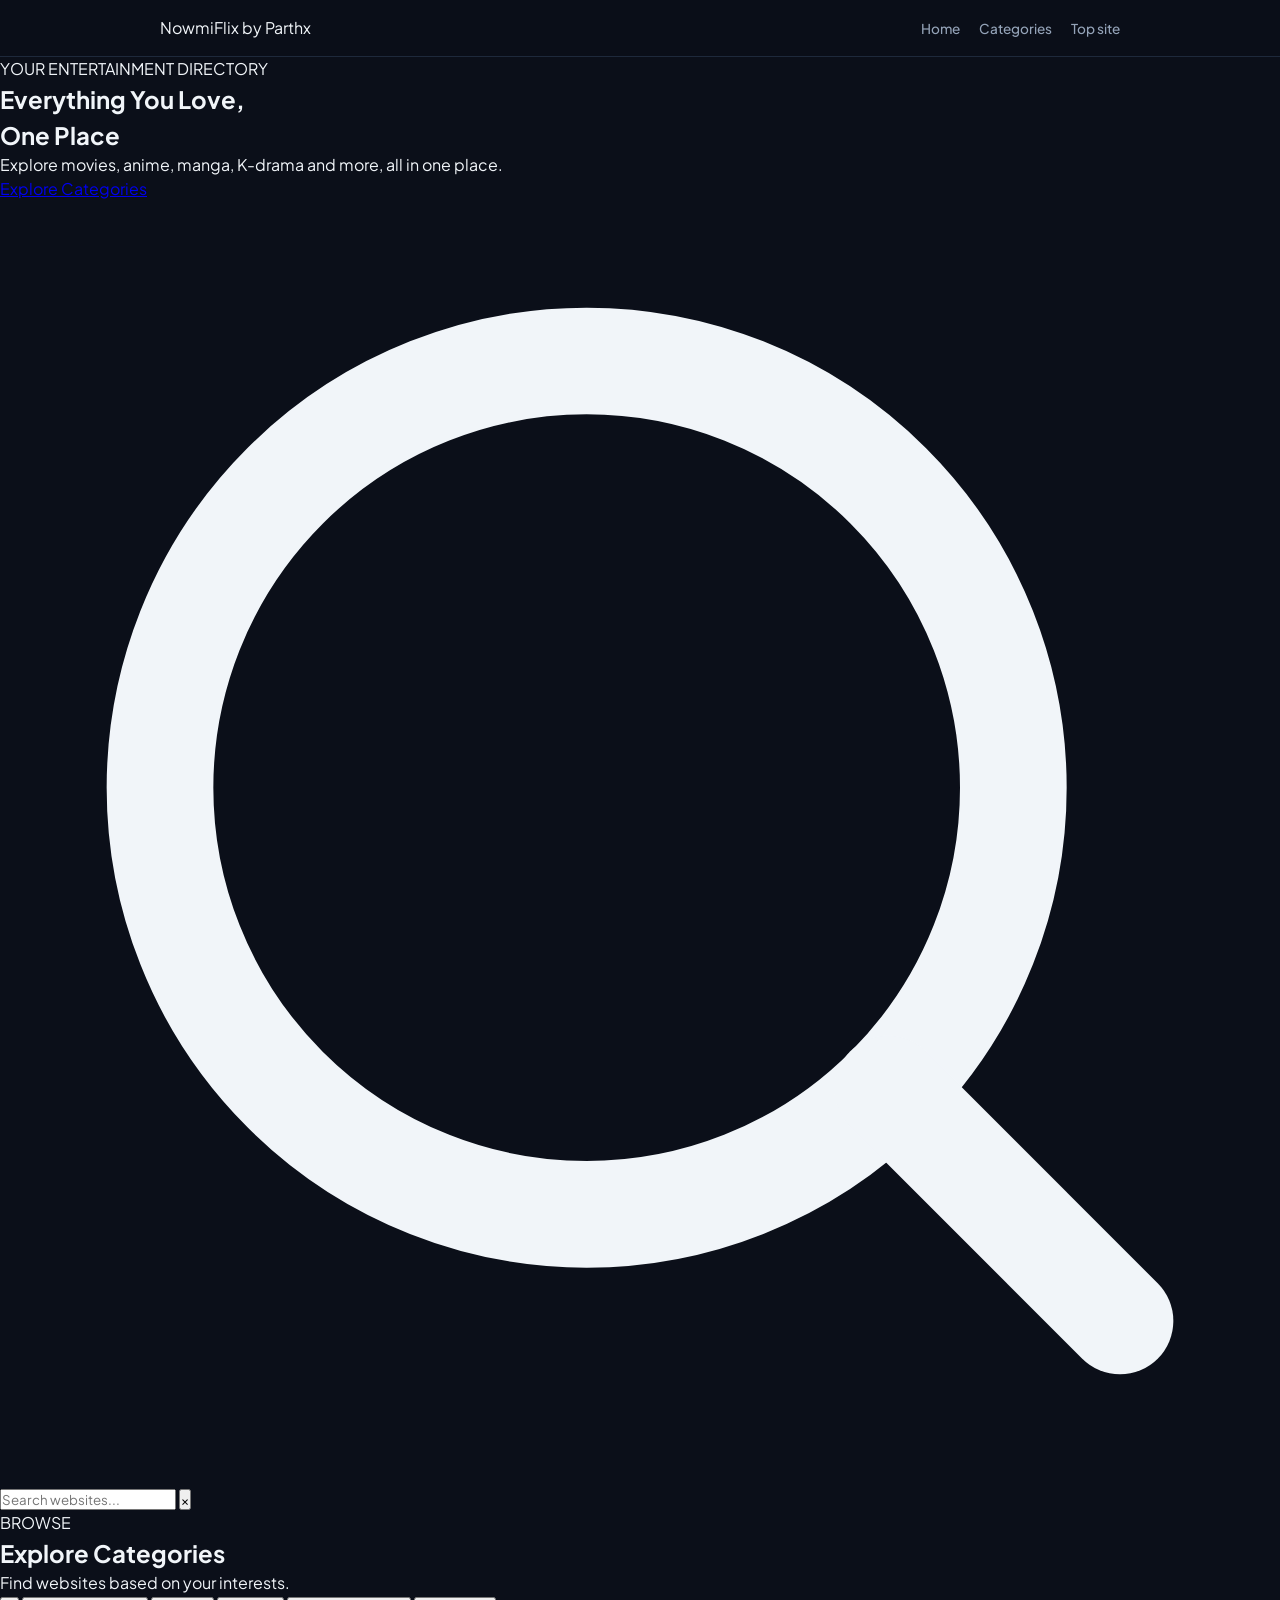
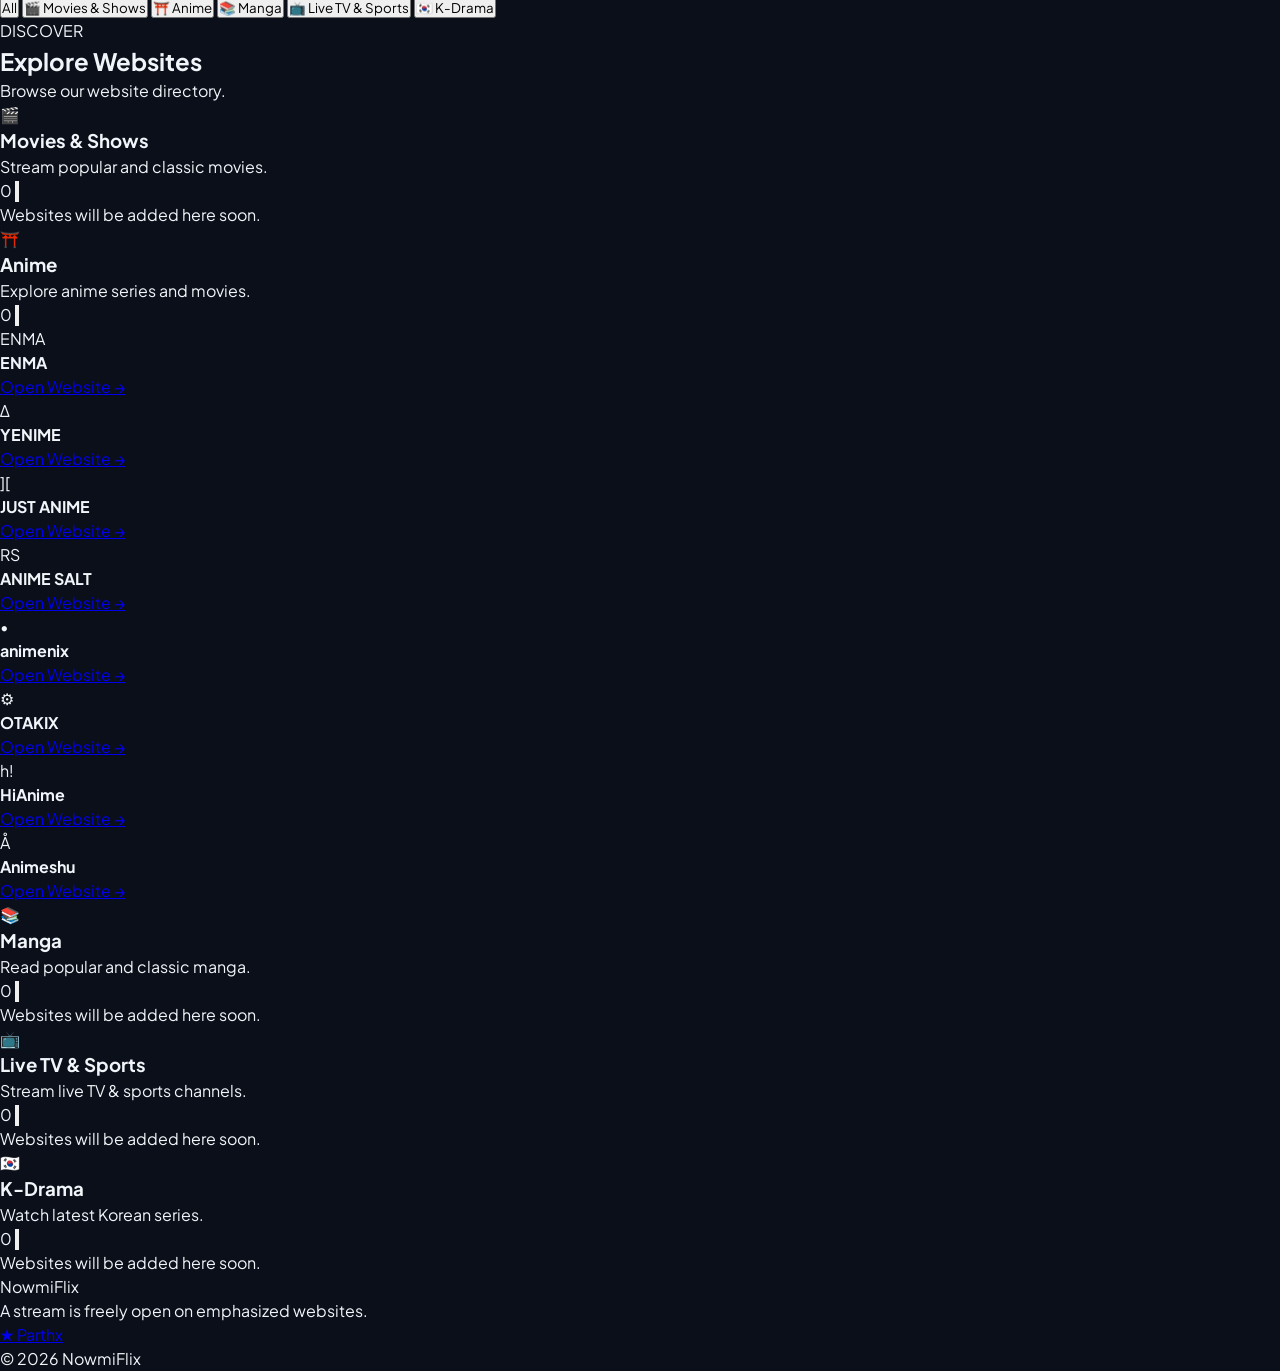
==== index.html @ 89842b66 "Create index.html" ====
<!DOCTYPE html>
<html lang="en">
<head>
  <meta charset="UTF-8">
  <meta name="viewport" content="width=device-width, initial-scale=1.0">
  <title>NowmiFlix</title>
  <link rel="stylesheet" href="style.css">
  <link rel="preconnect" href="https://fonts.googleapis.com">
  <link rel="preconnect" href="https://fonts.gstatic.com" crossorigin>
  <link href="https://fonts.googleapis.com/css2?family=Plus+Jakarta+Sans:wght@400;500;600;700;800&display=swap" rel="stylesheet">
</head>
<body>

  <!-- NAVBAR -->
  <header class="navbar">
    <div class="nav-container">
      <div class="brand">
        <span class="brand-title">Nowmi<span class="brand-accent">Flix</span></span>
        <span class="brand-sub">by Parthx</span>
      </div>
      <nav class="nav-links">
        <a href="#home">Home</a>
        <a href="#categories">Categories</a>
        <a href="#top-site">Top site</a>
      </nav>
    </div>
  </header>

  <main class="main-content">
    <!-- HERO SECTION -->
    <section class="hero-section" id="home">
      <span class="badge-label">YOUR ENTERTAINMENT DIRECTORY</span>
      <h1 class="hero-title">Everything You Love,<br><span class="hero-accent">One Place</span></h1>
      <p class="hero-desc">Explore movies, anime, manga, K-drama and more, all in one place.</p>
      <a href="#categories" class="btn-primary">Explore Categories</a>
    </section>

    <!-- SEARCH BAR -->
    <div class="search-wrapper">
      <div class="search-box">
        <svg class="search-icon" viewBox="0 0 24 24" fill="none" stroke="currentColor" stroke-width="2" stroke-linecap="round" stroke-linejoin="round">
          <circle cx="11" cy="11" r="8"></circle>
          <line x1="21" y1="21" x2="16.65" y2="16.65"></line>
        </svg>
        <input type="search" id="site-search" class="search-input" placeholder="Search websites..." autocomplete="off">
        <button type="button" id="clear-search-btn" class="clear-search-btn" aria-label="Clear Search">&times;</button>
      </div>
    </div>

    <!-- CATEGORY PILL SELECTOR -->
    <section class="filter-section" id="categories">
      <span class="sub-label">BROWSE</span>
      <h2 class="section-title">Explore Categories</h2>
      <p class="section-desc">Find websites based on your interests.</p>

      <div class="category-pills">
        <button class="pill active" data-category="all">All</button>
        <button class="pill" data-category="movies">🎬 Movies & Shows</button>
        <button class="pill" data-category="anime">⛩️ Anime</button>
        <button class="pill" data-category="manga">📚 Manga</button>
        <button class="pill" data-category="sports">📺 Live TV & Sports</button>
        <button class="pill" data-category="kdrama">🇰🇷 K-Drama</button>
      </div>
    </section>

    <!-- CATEGORY DIRECTORY -->
    <section class="directory-section">
      <span class="sub-label">DISCOVER</span>
      <h2 class="section-title">Explore Websites</h2>
      <p class="section-desc">Browse our website directory.</p>

      <div class="categories-list">
        
        <!-- 1. MOVIES & SHOWS -->
        <div class="category-card" data-category="movies">
          <div class="category-card-header">
            <div class="cat-left">
              <div class="cat-icon-box">🎬</div>
              <div class="cat-info">
                <h3 class="cat-title">Movies & Shows</h3>
                <p class="cat-sub">Stream popular and classic movies.</p>
              </div>
            </div>
            <div class="cat-right">
              <span class="cat-count">0</span>
              <button class="cat-toggle-btn" aria-label="Toggle">
                <svg viewBox="0 0 24 24" fill="none" stroke="currentColor" stroke-width="2.5" stroke-linecap="round" stroke-linejoin="round">
                  <polyline points="6 9 12 15 18 9"></polyline>
                </svg>
              </button>
            </div>
          </div>
          <div class="category-content">
            <p class="empty-msg">Websites will be added here soon.</p>
          </div>
        </div>

        <!-- 2. ANIME (EXPANDED BY DEFAULT) -->
        <div class="category-card expanded" data-category="anime">
          <div class="category-card-header">
            <div class="cat-left">
              <div class="cat-icon-box">⛩️</div>
              <div class="cat-info">
                <h3 class="cat-title">Anime</h3>
                <p class="cat-sub">Explore anime series and movies.</p>
              </div>
            </div>
            <div class="cat-right">
              <span class="cat-count">0</span>
              <button class="cat-toggle-btn" aria-label="Toggle">
                <svg viewBox="0 0 24 24" fill="none" stroke="currentColor" stroke-width="2.5" stroke-linecap="round" stroke-linejoin="round">
                  <polyline points="6 9 12 15 18 9"></polyline>
                </svg>
              </button>
            </div>
          </div>
          <div class="category-content">
            <div class="websites-grid">
              
              <div class="website-card">
                <div class="logo-box">
                  <span class="logo-text blue">ENMA</span>
                </div>
                <h4 class="website-name">ENMA</h4>
                <a href="https://enma.to" target="_blank" rel="noopener noreferrer" class="btn-visit">Open Website &rarr;</a>
              </div>

              <div class="website-card">
                <div class="logo-box">
                  <span class="logo-shape">&Delta;</span>
                </div>
                <h4 class="website-name">YENIME</h4>
                <a href="https://yenime.com" target="_blank" rel="noopener noreferrer" class="btn-visit">Open Website &rarr;</a>
              </div>

              <div class="website-card">
                <div class="logo-box">
                  <span class="logo-text tech">][</span>
                </div>
                <h4 class="website-name">JUST ANIME</h4>
                <a href="https://justanime.to" target="_blank" rel="noopener noreferrer" class="btn-visit">Open Website &rarr;</a>
              </div>

              <div class="website-card">
                <div class="logo-box">
                  <span class="logo-text pink">RS</span>
                </div>
                <h4 class="website-name">ANIME SALT</h4>
                <a href="https://animesalt.com" target="_blank" rel="noopener noreferrer" class="btn-visit">Open Website &rarr;</a>
              </div>

              <div class="website-card">
                <div class="logo-box">
                  <span class="logo-circle">&bull;</span>
                </div>
                <h4 class="website-name">animenix</h4>
                <a href="https://animenix.com" target="_blank" rel="noopener noreferrer" class="btn-visit">Open Website &rarr;</a>
              </div>

              <div class="website-card">
                <div class="logo-box">
                  <span class="logo-icon-orange">&#9881;</span>
                </div>
                <h4 class="website-name">OTAKIX</h4>
                <a href="https://otakix.com" target="_blank" rel="noopener noreferrer" class="btn-visit">Open Website &rarr;</a>
              </div>

              <div class="website-card">
                <div class="logo-box round purple">
                  <span class="logo-text white">h!</span>
                </div>
                <h4 class="website-name">HiAnime</h4>
                <a href="https://hianime.to" target="_blank" rel="noopener noreferrer" class="btn-visit">Open Website &rarr;</a>
              </div>

              <div class="website-card">
                <div class="logo-box round light">
                  <span class="logo-text dark">&Aring;</span>
                </div>
                <h4 class="website-name">Animeshu</h4>
                <a href="https://animeshu.to" target="_blank" rel="noopener noreferrer" class="btn-visit">Open Website &rarr;</a>
              </div>

            </div>
          </div>
        </div>

        <!-- 3. MANGA -->
        <div class="category-card" data-category="manga">
          <div class="category-card-header">
            <div class="cat-left">
              <div class="cat-icon-box">📚</div>
              <div class="cat-info">
                <h3 class="cat-title">Manga</h3>
                <p class="cat-sub">Read popular and classic manga.</p>
              </div>
            </div>
            <div class="cat-right">
              <span class="cat-count">0</span>
              <button class="cat-toggle-btn" aria-label="Toggle">
                <svg viewBox="0 0 24 24" fill="none" stroke="currentColor" stroke-width="2.5" stroke-linecap="round" stroke-linejoin="round">
                  <polyline points="6 9 12 15 18 9"></polyline>
                </svg>
              </button>
            </div>
          </div>
          <div class="category-content">
            <p class="empty-msg">Websites will be added here soon.</p>
          </div>
        </div>

        <!-- 4. LIVE TV & SPORTS -->
        <div class="category-card" data-category="sports">
          <div class="category-card-header">
            <div class="cat-left">
              <div class="cat-icon-box">📺</div>
              <div class="cat-info">
                <h3 class="cat-title">Live TV & Sports</h3>
                <p class="cat-sub">Stream live TV & sports channels.</p>
              </div>
            </div>
            <div class="cat-right">
              <span class="cat-count">0</span>
              <button class="cat-toggle-btn" aria-label="Toggle">
                <svg viewBox="0 0 24 24" fill="none" stroke="currentColor" stroke-width="2.5" stroke-linecap="round" stroke-linejoin="round">
                  <polyline points="6 9 12 15 18 9"></polyline>
                </svg>
              </button>
            </div>
          </div>
          <div class="category-content">
            <p class="empty-msg">Websites will be added here soon.</p>
          </div>
        </div>

        <!-- 5. K-DRAMA -->
        <div class="category-card" data-category="kdrama">
          <div class="category-card-header">
            <div class="cat-left">
              <div class="cat-icon-box">🇰🇷</div>
              <div class="cat-info">
                <h3 class="cat-title">K-Drama</h3>
                <p class="cat-sub">Watch latest Korean series.</p>
              </div>
            </div>
            <div class="cat-right">
              <span class="cat-count">0</span>
              <button class="cat-toggle-btn" aria-label="Toggle">
                <svg viewBox="0 0 24 24" fill="none" stroke="currentColor" stroke-width="2.5" stroke-linecap="round" stroke-linejoin="round">
                  <polyline points="6 9 12 15 18 9"></polyline>
                </svg>
              </button>
            </div>
          </div>
          <div class="category-content">
            <p class="empty-msg">Websites will be added here soon.</p>
          </div>
        </div>

      </div>
    </section>
  </main>

  <!-- FOOTER -->
  <footer class="footer">
    <div class="footer-brand">Nowmi<span class="brand-accent">Flix</span></div>
    <p class="footer-text">A stream is freely open on emphasized websites.</p>
    <a href="#" class="creator-badge">&#9733; Parthx</a>
    <p class="copyright">&copy; 2026 NowmiFlix</p>
  </footer>

  <script src="script.js"></script>
</body>
</html>
---- style.css ----
* {
  margin: 0;
  padding: 0;
  box-sizing: border-box;
  font-family: 'Plus Jakarta Sans', sans-serif;
  -webkit-tap-highlight-color: transparent;
}

body {
  background-color: #0b0f19;
  color: #f1f5f9;
  min-height: 100vh;
  line-height: 1.5;
  overflow-x: hidden;
}

/* Navbar */
.navbar {
  background-color: rgba(11, 15, 25, 0.95);
  backdrop-filter: blur(10px);
  position: sticky;
  top: 0;
  z-index: 100;
  border-bottom: 1px solid #1e293b;
}

.nav-container {
  max-width: 1000px;
  margin: 0 auto;
  padding: 16px 20px;
  display: flex;
  justify-content: space-between;
  align-items: center;
}

.logo h1 {
  font-size: 1.3rem;
  font-weight: 800;
  letter-spacing: -0.5px;
}

.logo h1 span {
  color: #2dd4bf;
}

.by-tag {
  font-size: 0.65rem;
  color: #64748b;
  display: block;
  margin-top: -3px;
}

.nav-links a {
  color: #94a3b8;
  text-decoration: none;
  font-size: 0.85rem;
  margin-left: 16px;
  font-weight: 500;
  transition: color 0.2s;
}

.nav-links a.active, .nav-links a:hover {
  color: #2dd4bf;
}

/* Hero Section */
.hero {
  padding: 40px 20px 25px;
  text-align: center;
  max-width: 700px;
  margin: 0 auto;
}

.badge {
  display: inline-block;
  font-size: 0.68rem;
  font-weight: 700;
  letter-spacing: 1px;
  color: #2dd4bf;
  margin-bottom: 12px;
}

.hero h2 {
  font-size: 2rem;
  font-weight: 800;
  line-height: 1.2;
  margin-bottom: 12px;
}

.gradient-text {
  background: linear-gradient(90deg, #2dd4bf, #38bdf8);
  -webkit-background-clip: text;
  -we
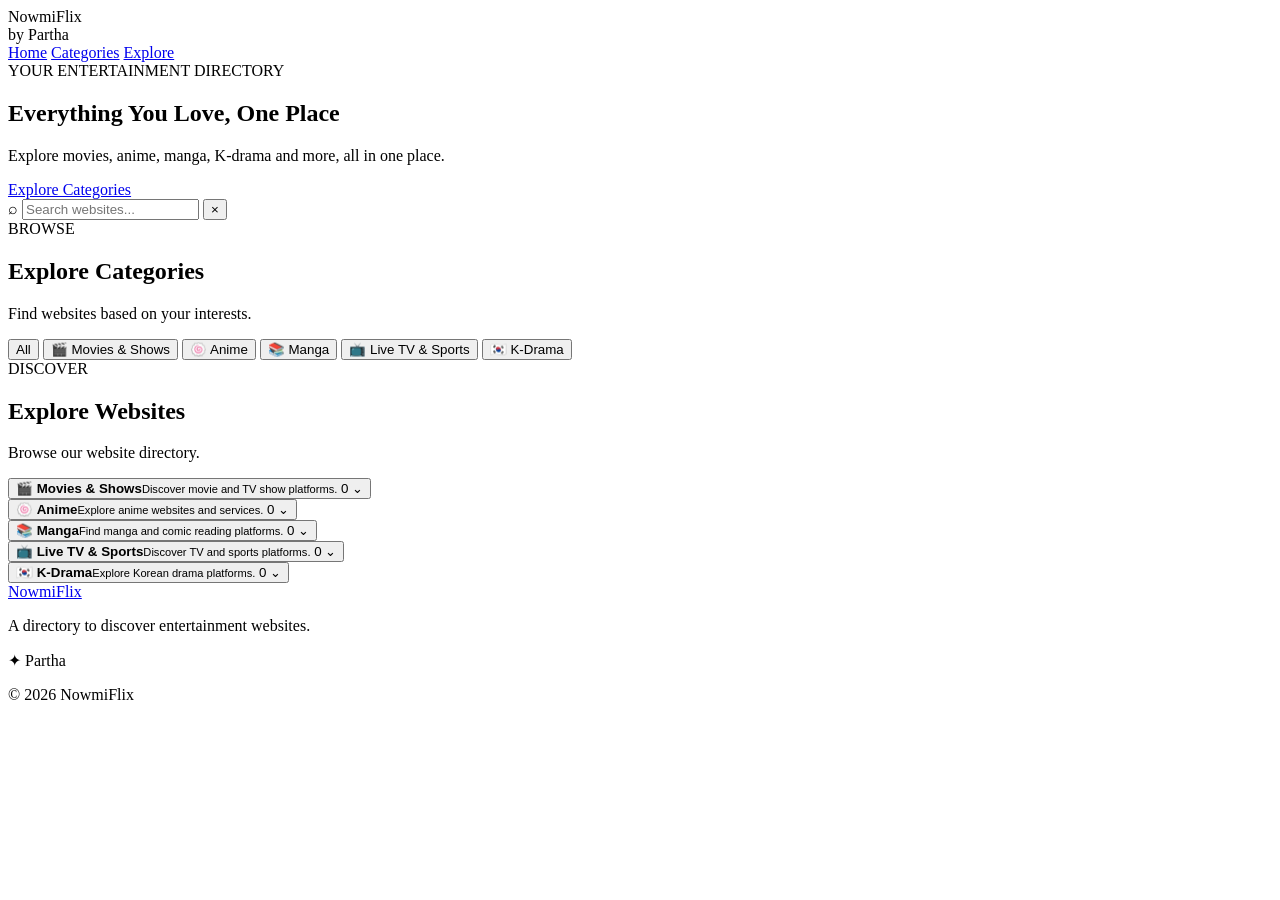
==== commit 3b5bae57: "Add files via upload" ====
--- a/index.html
+++ b/index.html
@@ -3,272 +3,407 @@
 <head>
   <meta charset="UTF-8">
   <meta name="viewport" content="width=device-width, initial-scale=1.0">
-  <title>NowmiFlix</title>
+  <meta name="theme-color" content="#10131e">
+
+  <title>NowmiFlix | Discover More</title>
+  <meta name="description"
+        content="Discover movies, anime, manga, K-drama and more with NowmiFlix.">
+
   <link rel="stylesheet" href="style.css">
-  <link rel="preconnect" href="https://fonts.googleapis.com">
-  <link rel="preconnect" href="https://fonts.gstatic.com" crossorigin>
-  <link href="https://fonts.googleapis.com/css2?family=Plus+Jakarta+Sans:wght@400;500;600;700;800&display=swap" rel="stylesheet">
 </head>
+
 <body>
 
-  <!-- NAVBAR -->
   <header class="navbar">
-    <div class="nav-container">
-      <div class="brand">
-        <span class="brand-title">Nowmi<span class="brand-accent">Flix</span></span>
-        <span class="brand-sub">by Parthx</span>
-      </div>
-      <nav class="nav-links">
-        <a href="#home">Home</a>
-        <a href="#categories">Categories</a>
-        <a href="#top-site">Top site</a>
-      </nav>
+
+    <div class="logo-wrap">
+      <div class="logo">
+        Nowmi<span>Flix</span>
+      </div>
+
+      <div class="logo-author">
+        by Partha
+      </div>
     </div>
+
+    <nav>
+      <a href="#home">Home</a>
+      <a href="#categories">Categories</a>
+      <a href="#sites">Explore</a>
+    </nav>
+
   </header>
 
-  <main class="main-content">
-    <!-- HERO SECTION -->
-    <section class="hero-section" id="home">
-      <span class="badge-label">YOUR ENTERTAINMENT DIRECTORY</span>
-      <h1 class="hero-title">Everything You Love,<br><span class="hero-accent">One Place</span></h1>
-      <p class="hero-desc">Explore movies, anime, manga, K-drama and more, all in one place.</p>
-      <a href="#categories" class="btn-primary">Explore Categories</a>
+
+  <main id="home">
+
+    <!-- Hero -->
+    <section class="hero">
+
+      <div class="hero-content">
+
+        <span class="eyebrow">
+          YOUR ENTERTAINMENT DIRECTORY
+        </span>
+
+        <h1>
+          Everything You Love,
+          <span>One Place</span>
+        </h1>
+
+        <p>
+          Explore movies, anime, manga, K-drama and more,
+          all in one place.
+        </p>
+
+        <a href="#categories" class="hero-btn">
+          Explore Categories
+        </a>
+
+      </div>
+
     </section>
 
-    <!-- SEARCH BAR -->
-    <div class="search-wrapper">
+
+    <!-- Search -->
+    <section class="search-section">
+
       <div class="search-box">
-        <svg class="search-icon" viewBox="0 0 24 24" fill="none" stroke="currentColor" stroke-width="2" stroke-linecap="round" stroke-linejoin="round">
-          <circle cx="11" cy="11" r="8"></circle>
-          <line x1="21" y1="21" x2="16.65" y2="16.65"></line>
-        </svg>
-        <input type="search" id="site-search" class="search-input" placeholder="Search websites..." autocomplete="off">
-        <button type="button" id="clear-search-btn" class="clear-search-btn" aria-label="Clear Search">&times;</button>
-      </div>
+
+        <span class="search-icon">
+          ⌕
+        </span>
+
+        <input
+          type="search"
+          id="searchInput"
+          placeholder="Search websites..."
+          aria-label="Search websites"
+        >
+
+        <button
+          id="clearSearch"
+          aria-label="Clear search"
+        >
+          ×
+        </button>
+
+      </div>
+
+    </section>
+
+
+    <!-- Categories -->
+    <section
+      class="section"
+      id="categories"
+    >
+
+      <div class="section-heading">
+
+        <div>
+
+          <span class="eyebrow">
+            BROWSE
+          </span>
+
+          <h2>
+            Explore Categories
+          </h2>
+
+          <p>
+            Find websites based on your interests.
+          </p>
+
+        </div>
+
+      </div>
+
+
+      <div class="category-list">
+
+        <button
+          class="category active"
+          data-category="all"
+        >
+          All
+        </button>
+
+        <button
+          class="category"
+          data-category="movies"
+        >
+          🎬 Movies & Shows
+        </button>
+
+        <button
+          class="category"
+          data-category="anime"
+        >
+          🍥 Anime
+        </button>
+
+        <button
+          class="category"
+          data-category="manga"
+        >
+          📚 Manga
+        </button>
+
+        <button
+          class="category"
+          data-category="sports"
+        >
+          📺 Live TV & Sports
+        </button>
+
+        <button
+          class="category"
+          data-category="kdrama"
+        >
+          🇰🇷 K-Drama
+        </button>
+
+      </div>
+
+    </section>
+
+
+    <!-- Websites -->
+    <section
+      class="section sites-section"
+      id="sites"
+    >
+
+      <div class="section-heading">
+
+        <div>
+
+          <span class="eyebrow">
+            DISCOVER
+          </span>
+
+          <h2>
+            Explore Websites
+          </h2>
+
+          <p id="resultText">
+            Browse our website directory.
+          </p>
+
+        </div>
+
+      </div>
+
+
+      <div class="site-groups" id="siteGroups">
+        <section class="site-group" data-category="movies">
+          <button class="group-header" type="button" aria-expanded="false">
+            <span class="group-heading-icon" aria-hidden="true">🎬</span>
+            <span class="group-heading-text"><strong>Movies & Shows</strong><small>Discover movie and TV show platforms.</small></span>
+            <span class="group-count" data-count>0</span>
+            <span class="group-arrow" aria-hidden="true">⌄</span>
+          </button>
+          <div class="website-grid" hidden>
+          <p class="category-empty">Websites will be added here soon.</p>
+          </div>
+        </section>
+        <section class="site-group" data-category="anime">
+          <button class="group-header" type="button" aria-expanded="false">
+            <span class="group-heading-icon" aria-hidden="true">🍥</span>
+            <span class="group-heading-text"><strong>Anime</strong><small>Explore anime websites and services.</small></span>
+            <span class="group-count" data-count>0</span>
+            <span class="group-arrow" aria-hidden="true">⌄</span>
+          </button>
+          <div class="website-grid" hidden>
+          <a class="website-card" href="https://enma.lol" target="_blank" rel="noopener noreferrer nofollow" data-name="ENMA">
+            <img class="website-logo" src="https://www.google.com/s2/favicons?domain=enma.lol&amp;sz=64" alt="" loading="lazy" onerror="this.style.display='none'">
+            <div class="website-info">
+              <h3>ENMA</h3>
+              <span class="open-website">Open Website ↗</span>
+            </div>
+          </a>
+          <a class="website-card" href="https://yenime.net" target="_blank" rel="noopener noreferrer nofollow" data-name="YENIME">
+            <img class="website-logo" src="https://www.google.com/s2/favicons?domain=yenime.net&amp;sz=64" alt="" loading="lazy" onerror="this.style.display='none'">
+            <div class="website-info">
+              <h3>YENIME</h3>
+              <span class="open-website">Open Website ↗</span>
+            </div>
+          </a>
+          <a class="website-card" href="https://flixani.studio" target="_blank" rel="noopener noreferrer nofollow" data-name="FLIXANI">
+            <img class="website-logo" src="https://www.google.com/s2/favicons?domain=flixani.studio&amp;sz=64" alt="" loading="lazy" onerror="this.style.display='none'">
+            <div class="website-info">
+              <h3>FLIXANI</h3>
+              <span class="open-website">Open Website ↗</span>
+            </div>
+          </a>
+          <a class="website-card" href="https://anishows.org" target="_blank" rel="noopener noreferrer nofollow" data-name="ANY SHOWS">
+            <img class="website-logo" src="https://www.google.com/s2/favicons?domain=anishows.org&amp;sz=64" alt="" loading="lazy" onerror="this.style.display='none'">
+            <div class="website-info">
+              <h3>ANY SHOWS</h3>
+              <span class="open-website">Open Website ↗</span>
+            </div>
+          </a>
+          <a class="website-card" href="https://animetvplus.xyz" target="_blank" rel="noopener noreferrer nofollow" data-name="ANIME TV">
+            <img class="website-logo" src="https://www.google.com/s2/favicons?domain=animetvplus.xyz&amp;sz=64" alt="" loading="lazy" onerror="this.style.display='none'">
+            <div class="website-info">
+              <h3>ANIME TV</h3>
+              <span class="open-website">Open Website ↗</span>
+            </div>
+          </a>
+          <a class="website-card" href="https://kaa.lt" target="_blank" rel="noopener noreferrer nofollow" data-name="KAA">
+            <img class="website-logo" src="https://www.google.com/s2/favicons?domain=kaa.lt&amp;sz=64" alt="" loading="lazy" onerror="this.style.display='none'">
+            <div class="website-info">
+              <h3>KAA</h3>
+              <span class="open-website">Open Website ↗</span>
+            </div>
+          </a>
+          <a class="website-card" href="https://justanime.to" target="_blank" rel="noopener noreferrer nofollow" data-name="JUST ANIME">
+            <img class="website-logo" src="https://www.google.com/s2/favicons?domain=justanime.to&amp;sz=64" alt="" loading="lazy" onerror="this.style.display='none'">
+            <div class="website-info">
+              <h3>JUST ANIME</h3>
+              <span class="open-website">Open Website ↗</span>
+            </div>
+          </a>
+          <a class="website-card" href="https://animesalt.link" target="_blank" rel="noopener noreferrer nofollow" data-name="ANIME SALT">
+            <img class="website-logo" src="https://www.google.com/s2/favicons?domain=animesalt.link&amp;sz=64" alt="" loading="lazy" onerror="this.style.display='none'">
+            <div class="website-info">
+              <h3>ANIME SALT</h3>
+              <span class="open-website">Open Website ↗</span>
+            </div>
+          </a>
+          <a class="website-card" href="https://senpaiflix.fun" target="_blank" rel="noopener noreferrer nofollow" data-name="SENPAI FLIX">
+            <img class="website-logo" src="https://www.google.com/s2/favicons?domain=senpaiflix.fun&amp;sz=64" alt="" loading="lazy" onerror="this.style.display='none'">
+            <div class="website-info">
+              <h3>SENPAI FLIX</h3>
+              <span class="open-website">Open Website ↗</span>
+            </div>
+          </a>
+          <a class="website-card" href="https://animextrons.co.in" target="_blank" rel="noopener noreferrer nofollow" data-name="ANIMEXTRONS">
+            <img class="website-logo" src="https://www.google.com/s2/favicons?domain=animextrons.co.in&amp;sz=64" alt="" loading="lazy" onerror="this.style.display='none'">
+            <div class="website-info">
+              <h3>ANIMEXTRONS</h3>
+              <span class="open-website">Open Website ↗</span>
+            </div>
+          </a>
+          <a class="website-card" href="https://anikototv.to" target="_blank" rel="noopener noreferrer nofollow" data-name="ANIKOTO TV">
+            <img class="website-logo" src="https://www.google.com/s2/favicons?domain=anikototv.to&amp;sz=64" alt="" loading="lazy" onerror="this.style.display='none'">
+            <div class="website-info">
+              <h3>ANIKOTO TV</h3>
+              <span class="open-website">Open Website ↗</span>
+            </div>
+          </a>
+          <a class="website-card" href="https://watchanimez.me" target="_blank" rel="noopener noreferrer nofollow" data-name="WATCH ANIMEx">
+            <img class="website-logo" src="https://www.google.com/s2/favicons?domain=watchanimez.me&amp;sz=64" alt="" loading="lazy" onerror="this.style.display='none'">
+            <div class="website-info">
+              <h3>WATCH ANIMEx</h3>
+              <span class="open-website">Open Website ↗</span>
+            </div>
+          </a>
+          <a class="website-card" href="https://animerulz.co.in" target="_blank" rel="noopener noreferrer nofollow" data-name="animerulz">
+            <img class="website-logo" src="https://www.google.com/s2/favicons?domain=animerulz.co.in&amp;sz=64" alt="" loading="lazy" onerror="this.style.display='none'">
+            <div class="website-info">
+              <h3>animerulz</h3>
+              <span class="open-website">Open Website ↗</span>
+            </div>
+          </a>
+          <a class="website-card" href="https://otanox.online" target="_blank" rel="noopener noreferrer nofollow" data-name="OTANOX">
+            <img class="website-logo" src="https://www.google.com/s2/favicons?domain=otanox.online&amp;sz=64" alt="" loading="lazy" onerror="this.style.display='none'">
+            <div class="website-info">
+              <h3>OTANOX</h3>
+              <span class="open-website">Open Website ↗</span>
+            </div>
+          </a>
+          <a class="website-card" href="https://hianime.at" target="_blank" rel="noopener noreferrer nofollow" data-name="HiAnime">
+            <img class="website-logo" src="https://www.google.com/s2/favicons?domain=hianime.at&amp;sz=64" alt="" loading="lazy" onerror="this.style.display='none'">
+            <div class="website-info">
+              <h3>HiAnime</h3>
+              <span class="open-website">Open Website ↗</span>
+            </div>
+          </a>
+          <a class="website-card" href="https://animetsu.site" target="_blank" rel="noopener noreferrer nofollow" data-name="Animetsu">
+            <img class="website-logo" src="https://www.google.com/s2/favicons?domain=animetsu.site&amp;sz=64" alt="" loading="lazy" onerror="this.style.display='none'">
+            <div class="website-info">
+              <h3>Animetsu</h3>
+              <span class="open-website">Open Website ↗</span>
+            </div>
+          </a>
+          </div>
+        </section>
+        <section class="site-group" data-category="manga">
+          <button class="group-header" type="button" aria-expanded="false">
+            <span class="group-heading-icon" aria-hidden="true">📚</span>
+            <span class="group-heading-text"><strong>Manga</strong><small>Find manga and comic reading platforms.</small></span>
+            <span class="group-count" data-count>0</span>
+            <span class="group-arrow" aria-hidden="true">⌄</span>
+          </button>
+          <div class="website-grid" hidden>
+          <p class="category-empty">Websites will be added here soon.</p>
+          </div>
+        </section>
+        <section class="site-group" data-category="sports">
+          <button class="group-header" type="button" aria-expanded="false">
+            <span class="group-heading-icon" aria-hidden="true">📺</span>
+            <span class="group-heading-text"><strong>Live TV & Sports</strong><small>Discover TV and sports platforms.</small></span>
+            <span class="group-count" data-count>0</span>
+            <span class="group-arrow" aria-hidden="true">⌄</span>
+          </button>
+          <div class="website-grid" hidden>
+          <p class="category-empty">Websites will be added here soon.</p>
+          </div>
+        </section>
+        <section class="site-group" data-category="kdrama">
+          <button class="group-header" type="button" aria-expanded="false">
+            <span class="group-heading-icon" aria-hidden="true">🇰🇷</span>
+            <span class="group-heading-text"><strong>K-Drama</strong><small>Explore Korean drama platforms.</small></span>
+            <span class="group-count" data-count>0</span>
+            <span class="group-arrow" aria-hidden="true">⌄</span>
+          </button>
+          <div class="website-grid" hidden>
+          <p class="category-empty">Websites will be added here soon.</p>
+          </div>
+        </section>
+      </div>
+
+      <p
+        class="empty-message"
+        id="emptyMessage"
+        hidden
+      >
+        No matching websites found.
+      </p>
+
+    </section>
+
+  </main>
+
+
+  <!-- Footer -->
+  <footer>
+
+    <a
+      href="#home"
+      class="logo"
+    >
+      Nowmi<span>Flix</span>
+    </a>
+
+    <p>
+      A directory to discover entertainment websites.
+    </p>
+
+    <div class="creator-badge">
+      ✦ Partha
     </div>
 
-    <!-- CATEGORY PILL SELECTOR -->
-    <section class="filter-section" id="categories">
-      <span class="sub-label">BROWSE</span>
-      <h2 class="section-title">Explore Categories</h2>
-      <p class="section-desc">Find websites based on your interests.</p>
-
-      <div class="category-pills">
-        <button class="pill active" data-category="all">All</button>
-        <button class="pill" data-category="movies">🎬 Movies & Shows</button>
-        <button class="pill" data-category="anime">⛩️ Anime</button>
-        <button class="pill" data-category="manga">📚 Manga</button>
-        <button class="pill" data-category="sports">📺 Live TV & Sports</button>
-        <button class="pill" data-category="kdrama">🇰🇷 K-Drama</button>
-      </div>
-    </section>
-
-    <!-- CATEGORY DIRECTORY -->
-    <section class="directory-section">
-      <span class="sub-label">DISCOVER</span>
-      <h2 class="section-title">Explore Websites</h2>
-      <p class="section-desc">Browse our website directory.</p>
-
-      <div class="categories-list">
-        
-        <!-- 1. MOVIES & SHOWS -->
-        <div class="category-card" data-category="movies">
-          <div class="category-card-header">
-            <div class="cat-left">
-              <div class="cat-icon-box">🎬</div>
-              <div class="cat-info">
-                <h3 class="cat-title">Movies & Shows</h3>
-                <p class="cat-sub">Stream popular and classic movies.</p>
-              </div>
-            </div>
-            <div class="cat-right">
-              <span class="cat-count">0</span>
-              <button class="cat-toggle-btn" aria-label="Toggle">
-                <svg viewBox="0 0 24 24" fill="none" stroke="currentColor" stroke-width="2.5" stroke-linecap="round" stroke-linejoin="round">
-                  <polyline points="6 9 12 15 18 9"></polyline>
-                </svg>
-              </button>
-            </div>
-          </div>
-          <div class="category-content">
-            <p class="empty-msg">Websites will be added here soon.</p>
-          </div>
-        </div>
-
-        <!-- 2. ANIME (EXPANDED BY DEFAULT) -->
-        <div class="category-card expanded" data-category="anime">
-          <div class="category-card-header">
-            <div class="cat-left">
-              <div class="cat-icon-box">⛩️</div>
-              <div class="cat-info">
-                <h3 class="cat-title">Anime</h3>
-                <p class="cat-sub">Explore anime series and movies.</p>
-              </div>
-            </div>
-            <div class="cat-right">
-              <span class="cat-count">0</span>
-              <button class="cat-toggle-btn" aria-label="Toggle">
-                <svg viewBox="0 0 24 24" fill="none" stroke="currentColor" stroke-width="2.5" stroke-linecap="round" stroke-linejoin="round">
-                  <polyline points="6 9 12 15 18 9"></polyline>
-                </svg>
-              </button>
-            </div>
-          </div>
-          <div class="category-content">
-            <div class="websites-grid">
-              
-              <div class="website-card">
-                <div class="logo-box">
-                  <span class="logo-text blue">ENMA</span>
-                </div>
-                <h4 class="website-name">ENMA</h4>
-                <a href="https://enma.to" target="_blank" rel="noopener noreferrer" class="btn-visit">Open Website &rarr;</a>
-              </div>
-
-              <div class="website-card">
-                <div class="logo-box">
-                  <span class="logo-shape">&Delta;</span>
-                </div>
-                <h4 class="website-name">YENIME</h4>
-                <a href="https://yenime.com" target="_blank" rel="noopener noreferrer" class="btn-visit">Open Website &rarr;</a>
-              </div>
-
-              <div class="website-card">
-                <div class="logo-box">
-                  <span class="logo-text tech">][</span>
-                </div>
-                <h4 class="website-name">JUST ANIME</h4>
-                <a href="https://justanime.to" target="_blank" rel="noopener noreferrer" class="btn-visit">Open Website &rarr;</a>
-              </div>
-
-              <div class="website-card">
-                <div class="logo-box">
-                  <span class="logo-text pink">RS</span>
-                </div>
-                <h4 class="website-name">ANIME SALT</h4>
-                <a href="https://animesalt.com" target="_blank" rel="noopener noreferrer" class="btn-visit">Open Website &rarr;</a>
-              </div>
-
-              <div class="website-card">
-                <div class="logo-box">
-                  <span class="logo-circle">&bull;</span>
-                </div>
-                <h4 class="website-name">animenix</h4>
-                <a href="https://animenix.com" target="_blank" rel="noopener noreferrer" class="btn-visit">Open Website &rarr;</a>
-              </div>
-
-              <div class="website-card">
-                <div class="logo-box">
-                  <span class="logo-icon-orange">&#9881;</span>
-                </div>
-                <h4 class="website-name">OTAKIX</h4>
-                <a href="https://otakix.com" target="_blank" rel="noopener noreferrer" class="btn-visit">Open Website &rarr;</a>
-              </div>
-
-              <div class="website-card">
-                <div class="logo-box round purple">
-                  <span class="logo-text white">h!</span>
-                </div>
-                <h4 class="website-name">HiAnime</h4>
-                <a href="https://hianime.to" target="_blank" rel="noopener noreferrer" class="btn-visit">Open Website &rarr;</a>
-              </div>
-
-              <div class="website-card">
-                <div class="logo-box round light">
-                  <span class="logo-text dark">&Aring;</span>
-                </div>
-                <h4 class="website-name">Animeshu</h4>
-                <a href="https://animeshu.to" target="_blank" rel="noopener noreferrer" class="btn-visit">Open Website &rarr;</a>
-              </div>
-
-            </div>
-          </div>
-        </div>
-
-        <!-- 3. MANGA -->
-        <div class="category-card" data-category="manga">
-          <div class="category-card-header">
-            <div class="cat-left">
-              <div class="cat-icon-box">📚</div>
-              <div class="cat-info">
-                <h3 class="cat-title">Manga</h3>
-                <p class="cat-sub">Read popular and classic manga.</p>
-              </div>
-            </div>
-            <div class="cat-right">
-              <span class="cat-count">0</span>
-              <button class="cat-toggle-btn" aria-label="Toggle">
-                <svg viewBox="0 0 24 24" fill="none" stroke="currentColor" stroke-width="2.5" stroke-linecap="round" stroke-linejoin="round">
-                  <polyline points="6 9 12 15 18 9"></polyline>
-                </svg>
-              </button>
-            </div>
-          </div>
-          <div class="category-content">
-            <p class="empty-msg">Websites will be added here soon.</p>
-          </div>
-        </div>
-
-        <!-- 4. LIVE TV & SPORTS -->
-        <div class="category-card" data-category="sports">
-          <div class="category-card-header">
-            <div class="cat-left">
-              <div class="cat-icon-box">📺</div>
-              <div class="cat-info">
-                <h3 class="cat-title">Live TV & Sports</h3>
-                <p class="cat-sub">Stream live TV & sports channels.</p>
-              </div>
-            </div>
-            <div class="cat-right">
-              <span class="cat-count">0</span>
-              <button class="cat-toggle-btn" aria-label="Toggle">
-                <svg viewBox="0 0 24 24" fill="none" stroke="currentColor" stroke-width="2.5" stroke-linecap="round" stroke-linejoin="round">
-                  <polyline points="6 9 12 15 18 9"></polyline>
-                </svg>
-              </button>
-            </div>
-          </div>
-          <div class="category-content">
-            <p class="empty-msg">Websites will be added here soon.</p>
-          </div>
-        </div>
-
-        <!-- 5. K-DRAMA -->
-        <div class="category-card" data-category="kdrama">
-          <div class="category-card-header">
-            <div class="cat-left">
-              <div class="cat-icon-box">🇰🇷</div>
-              <div class="cat-info">
-                <h3 class="cat-title">K-Drama</h3>
-                <p class="cat-sub">Watch latest Korean series.</p>
-              </div>
-            </div>
-            <div class="cat-right">
-              <span class="cat-count">0</span>
-              <button class="cat-toggle-btn" aria-label="Toggle">
-                <svg viewBox="0 0 24 24" fill="none" stroke="currentColor" stroke-width="2.5" stroke-linecap="round" stroke-linejoin="round">
-                  <polyline points="6 9 12 15 18 9"></polyline>
-                </svg>
-              </button>
-            </div>
-          </div>
-          <div class="category-content">
-            <p class="empty-msg">Websites will be added here soon.</p>
-          </div>
-        </div>
-
-      </div>
-    </section>
-  </main>
-
-  <!-- FOOTER -->
-  <footer class="footer">
-    <div class="footer-brand">Nowmi<span class="brand-accent">Flix</span></div>
-    <p class="footer-text">A stream is freely open on emphasized websites.</p>
-    <a href="#" class="creator-badge">&#9733; Parthx</a>
-    <p class="copyright">&copy; 2026 NowmiFlix</p>
+    <p class="copyright">
+      © 2026 NowmiFlix
+    </p>
+
   </footer>
 
-  <script src="script.js"></script>
+
+  <script src="script.js" defer></script>
+
 </body>
 </html>
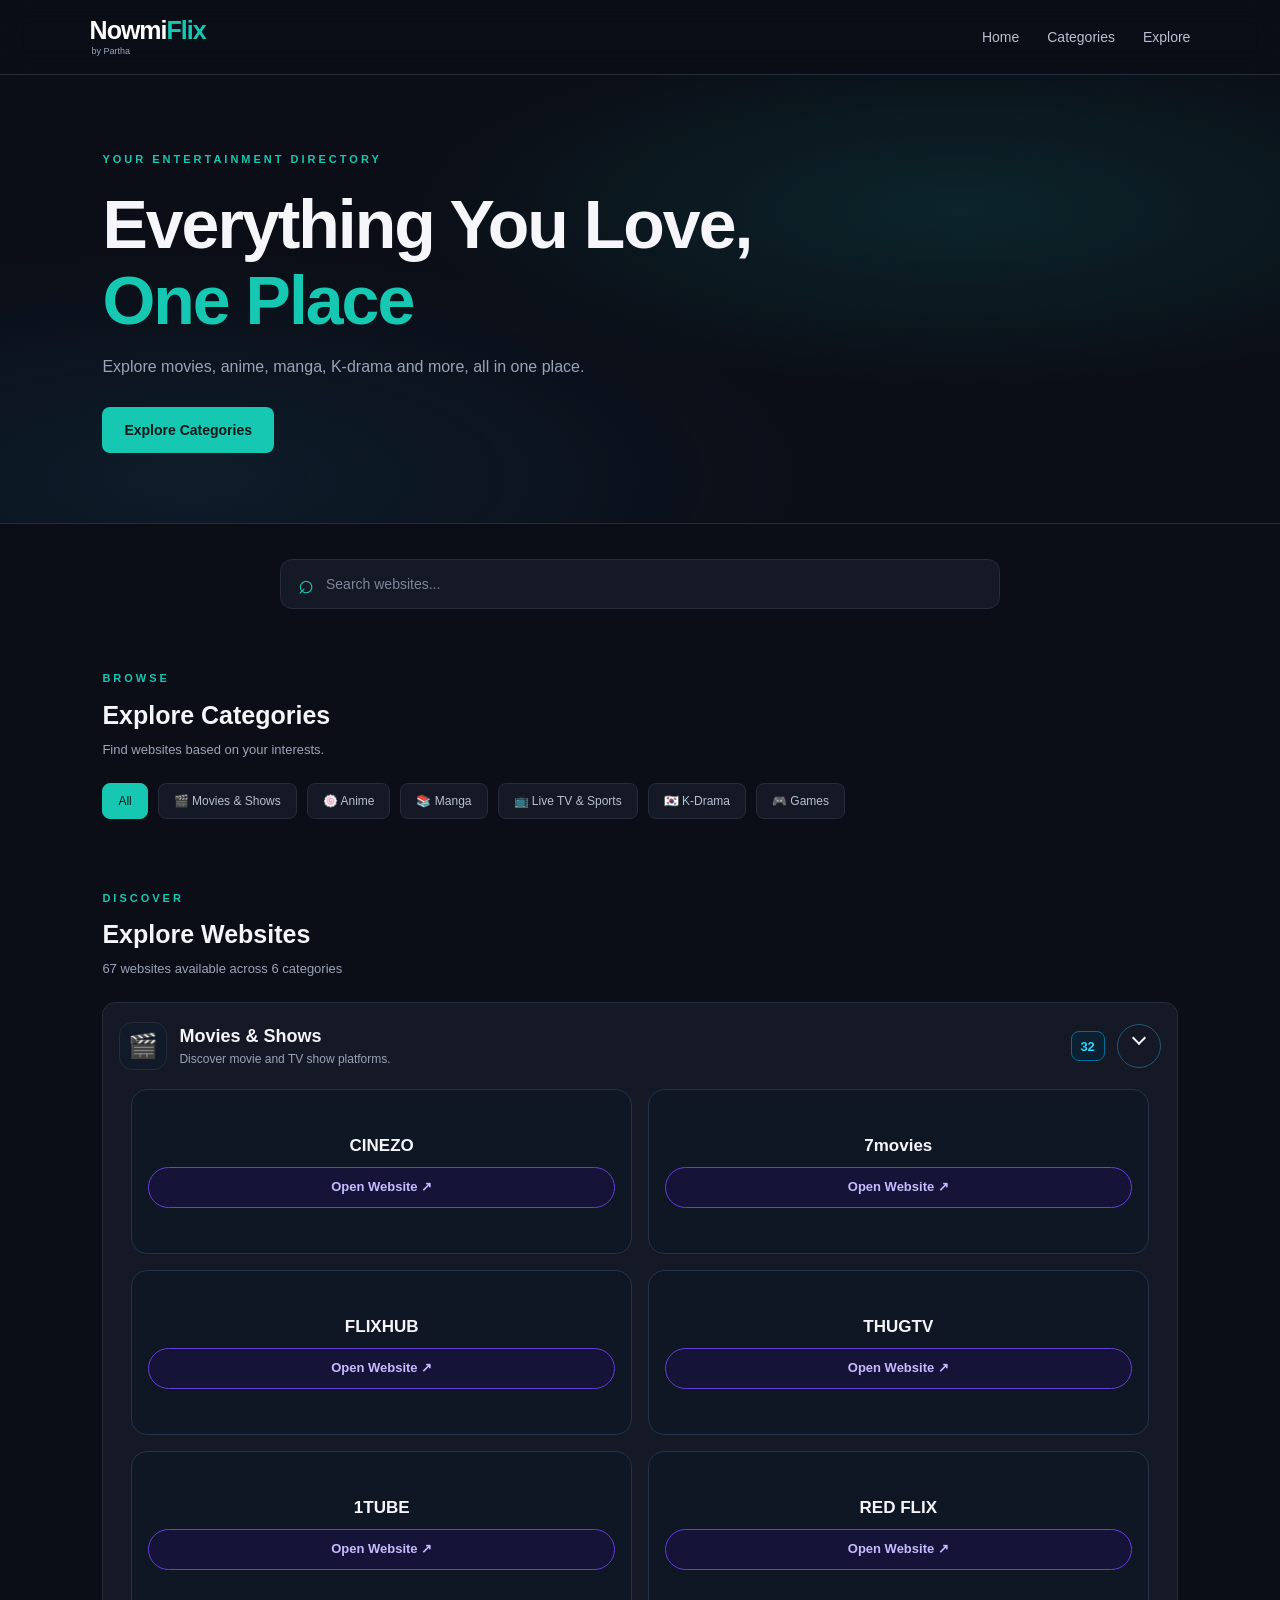
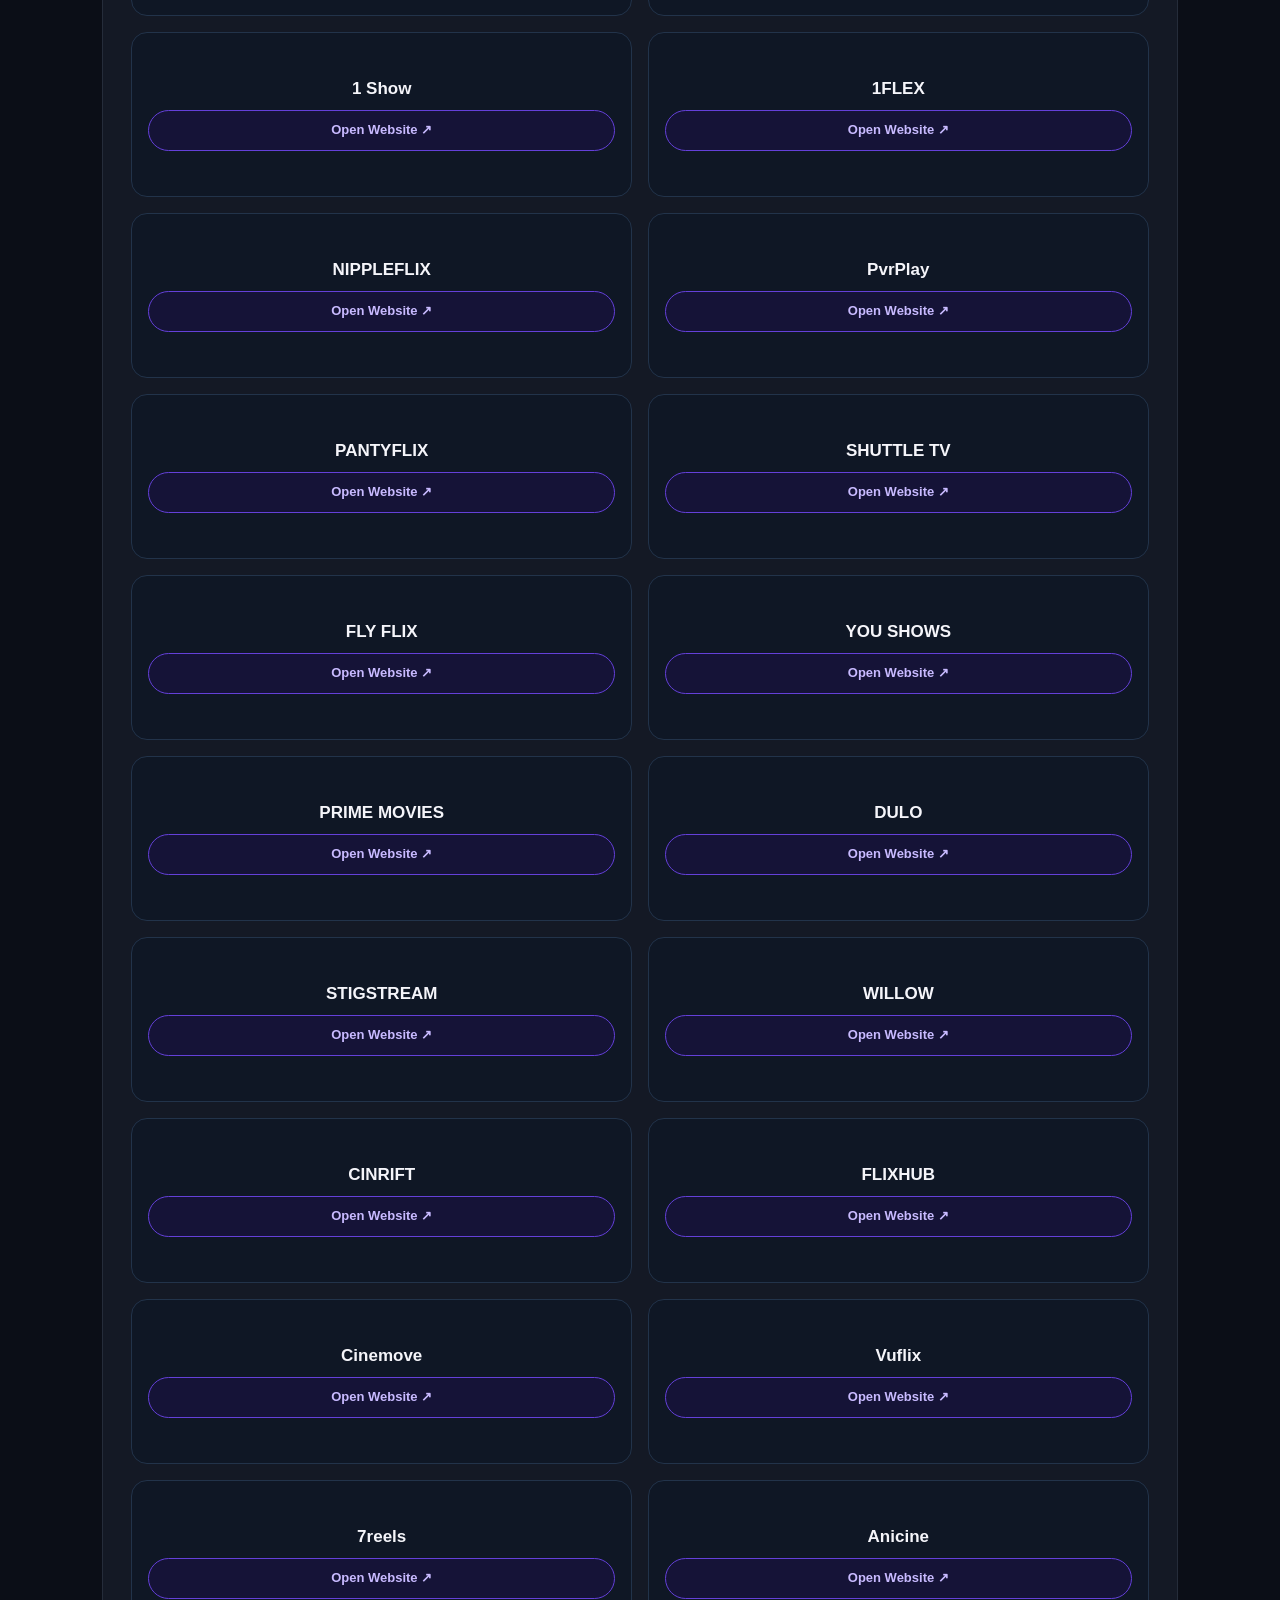
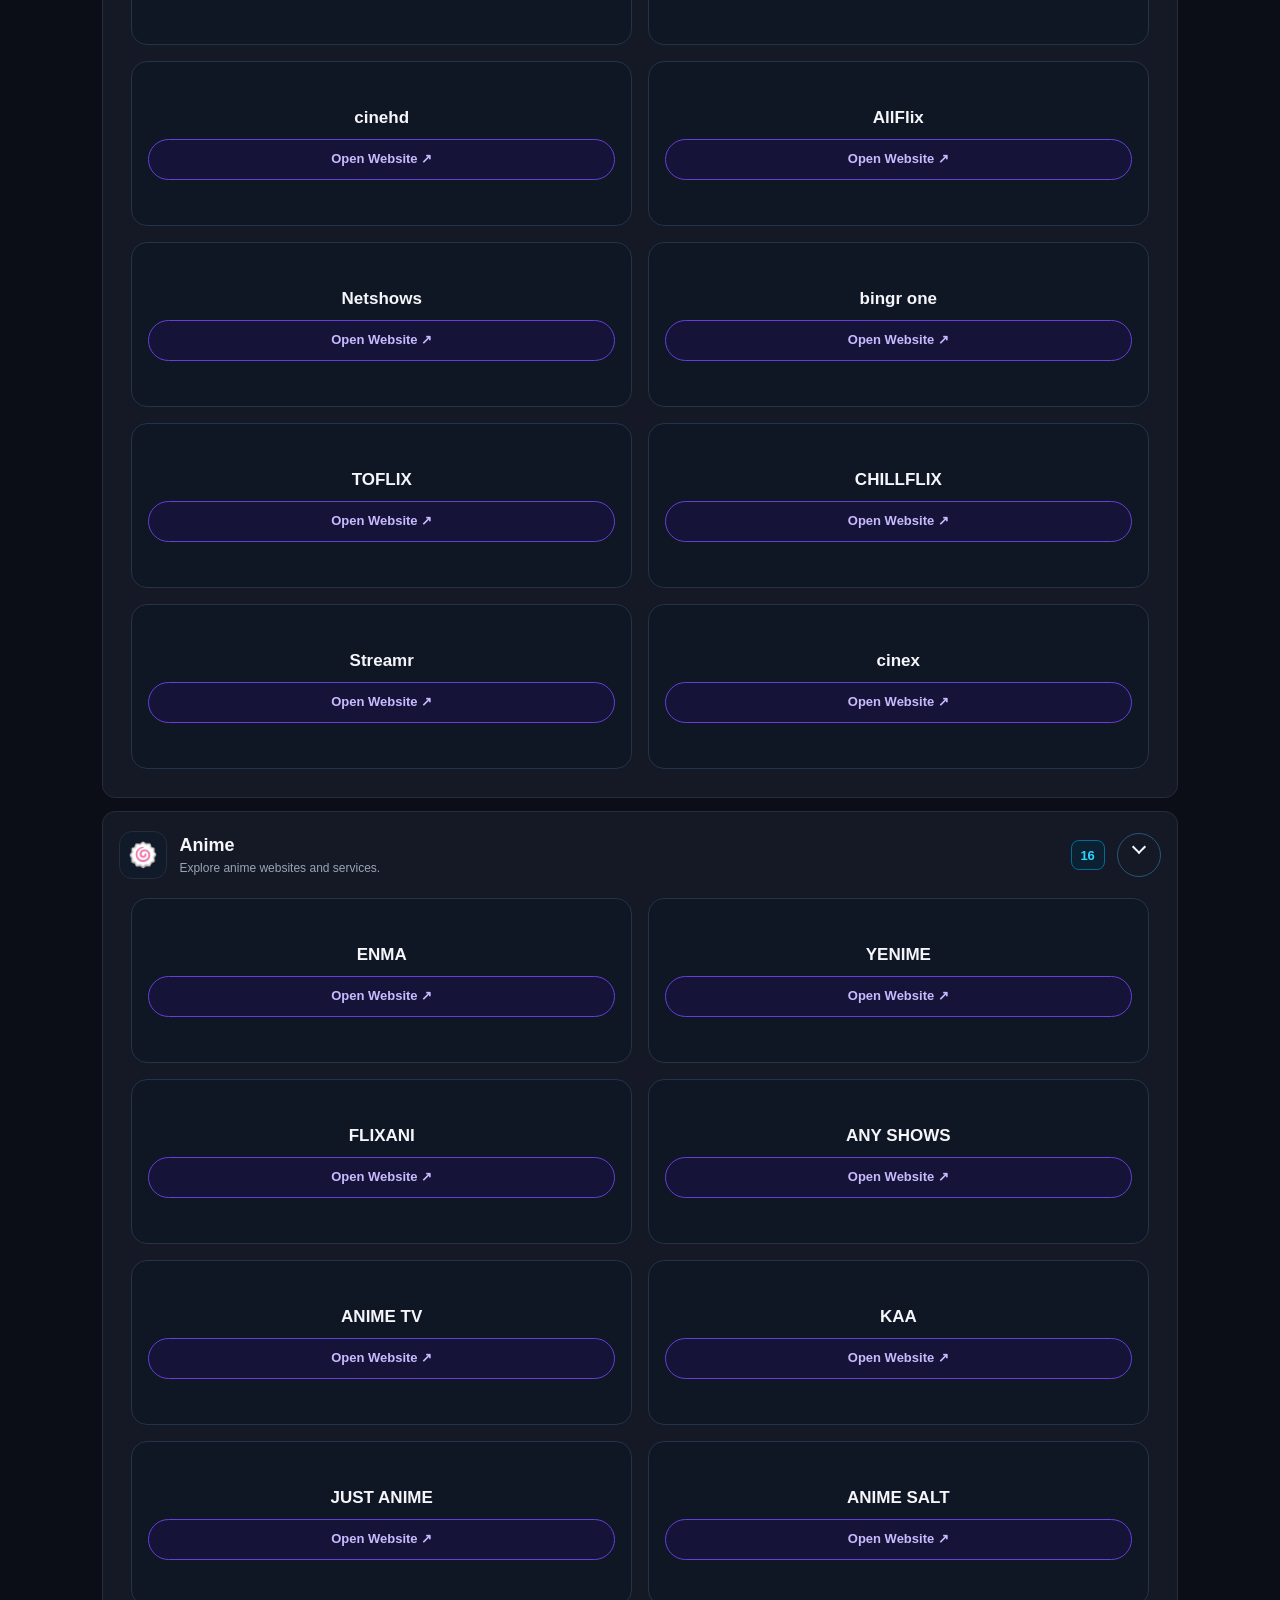
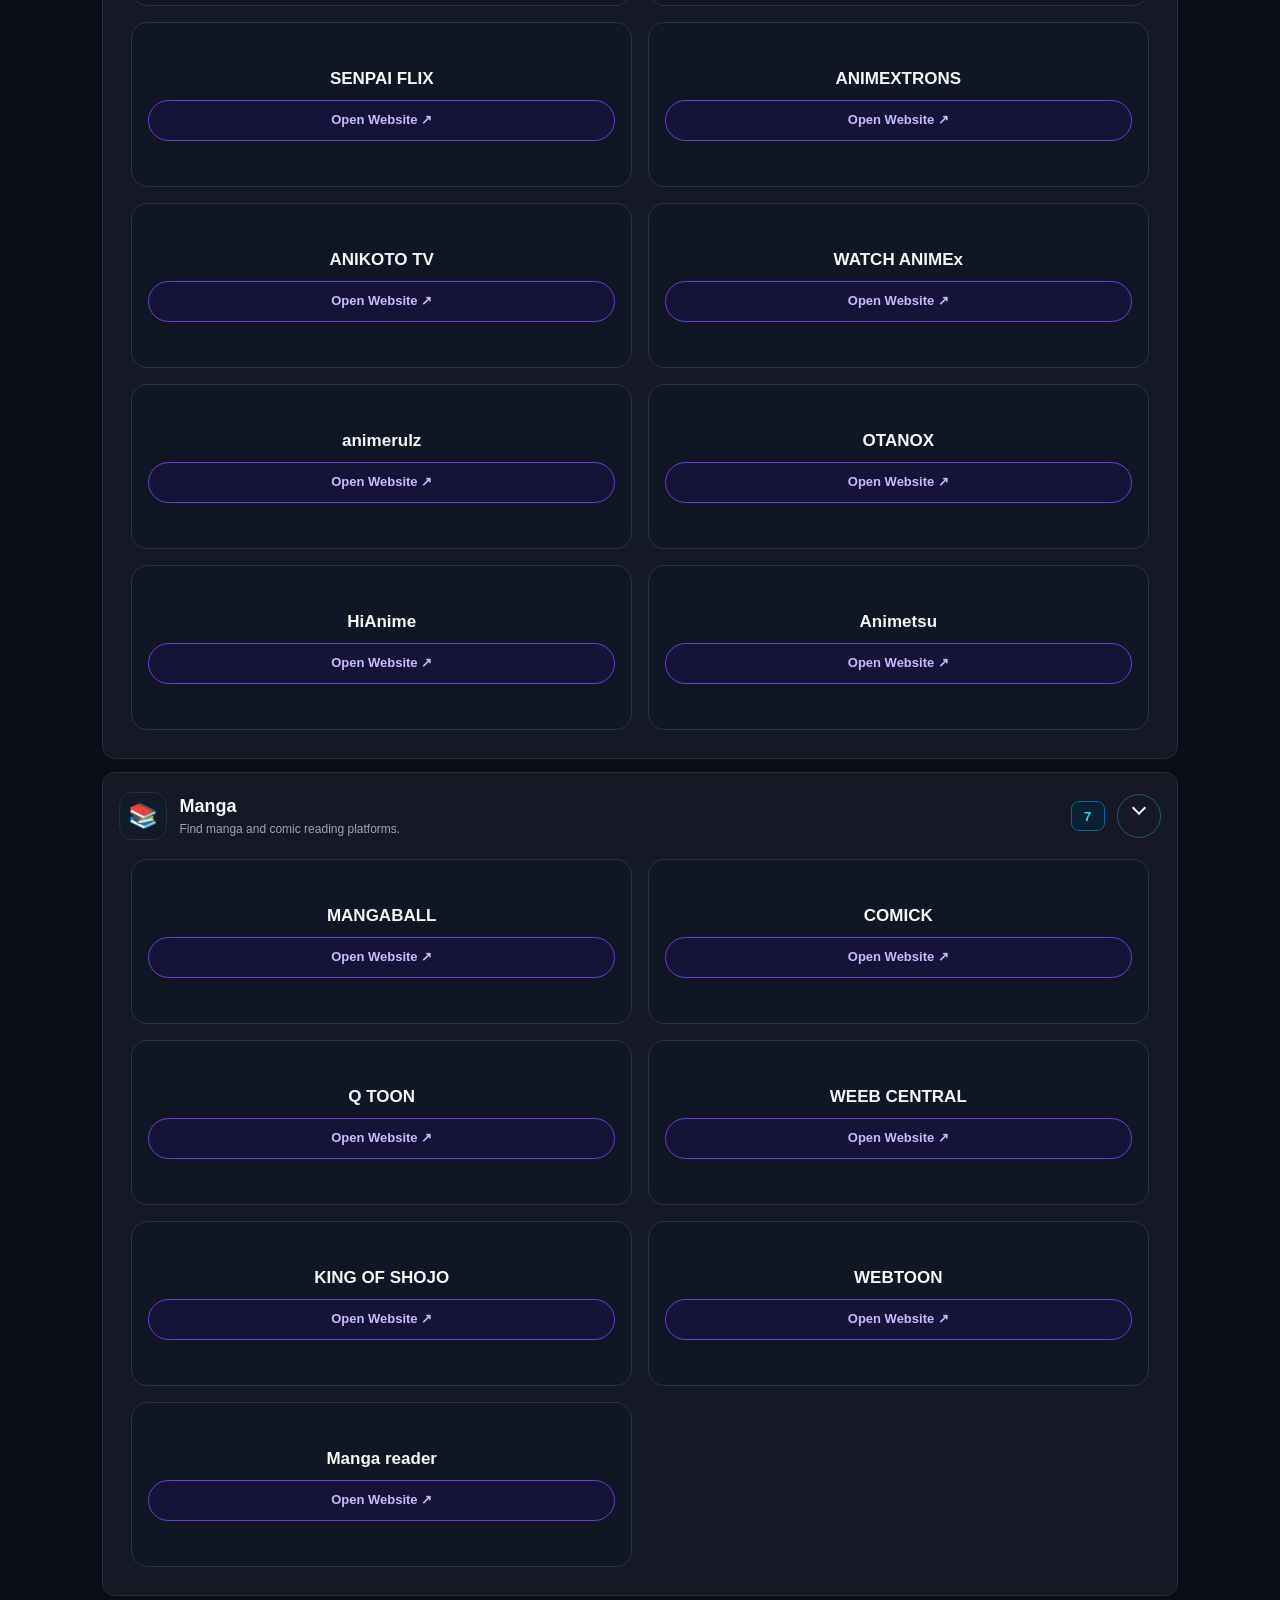
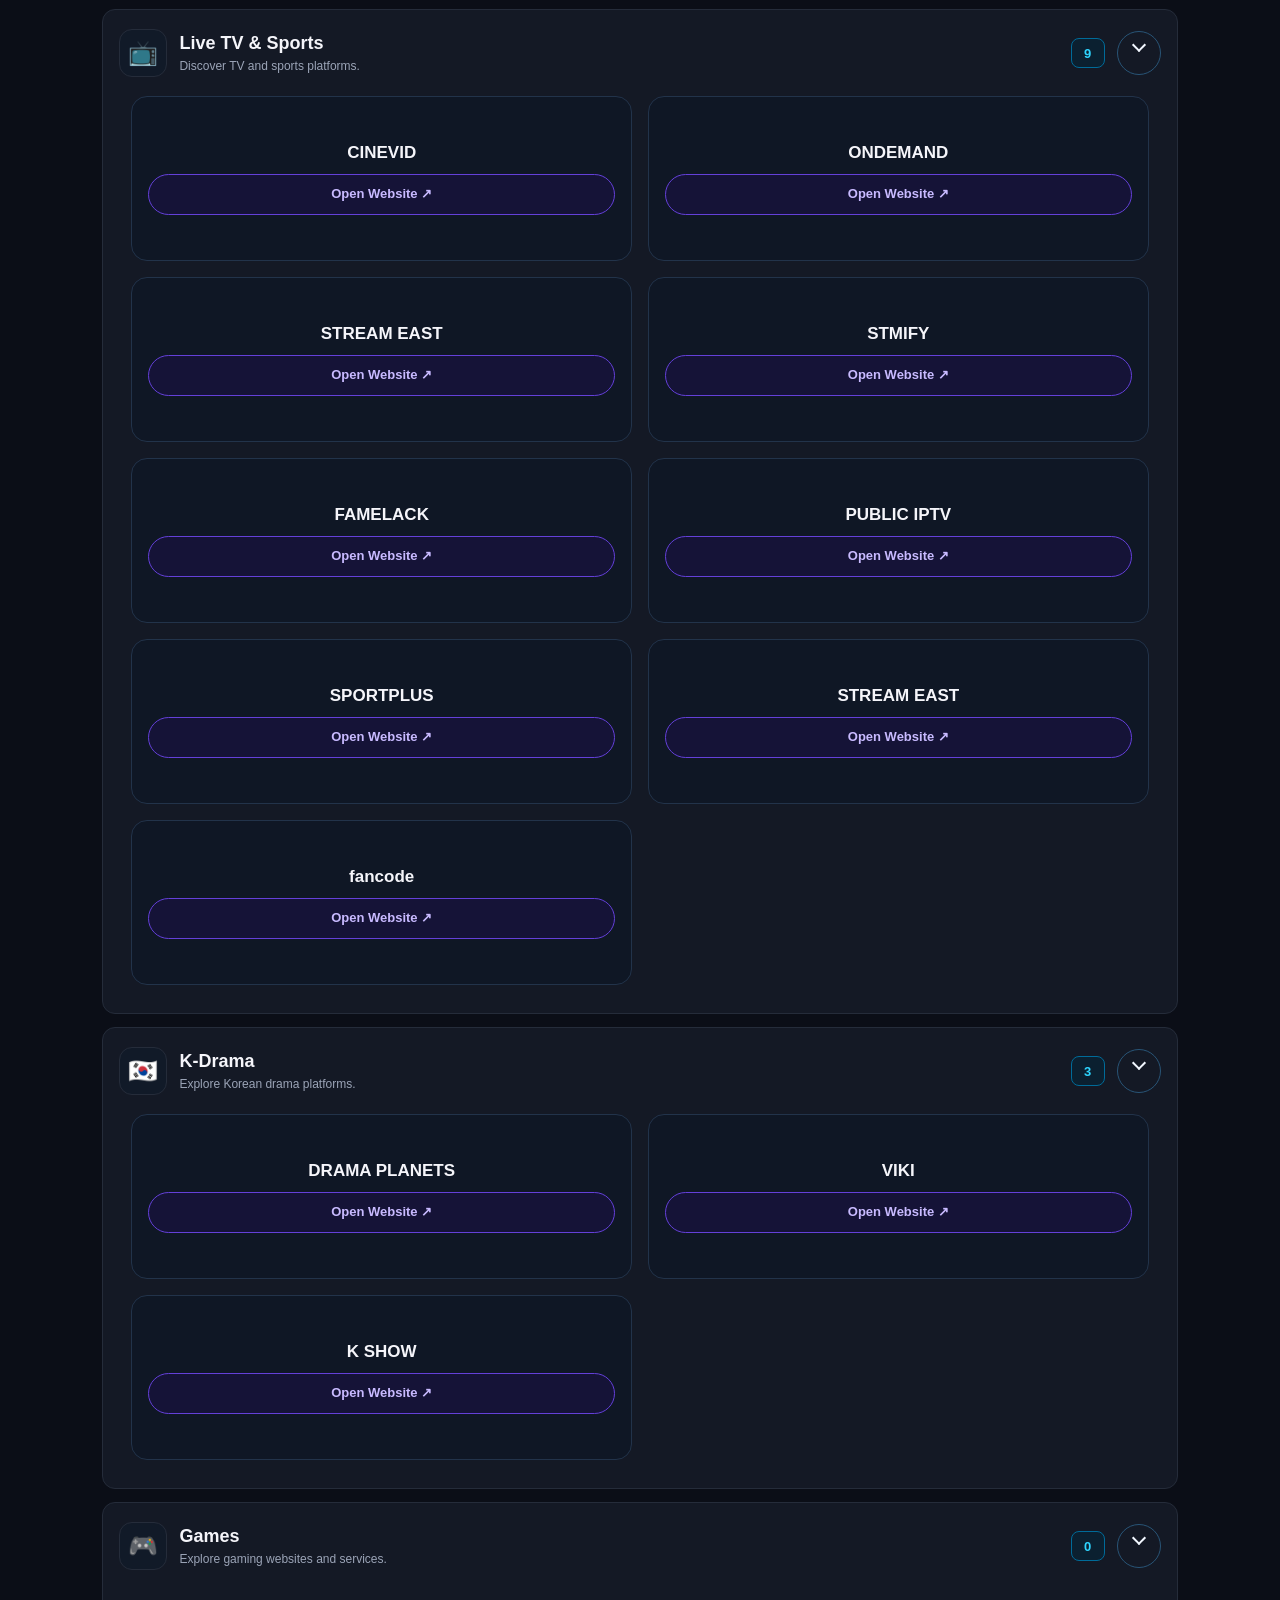
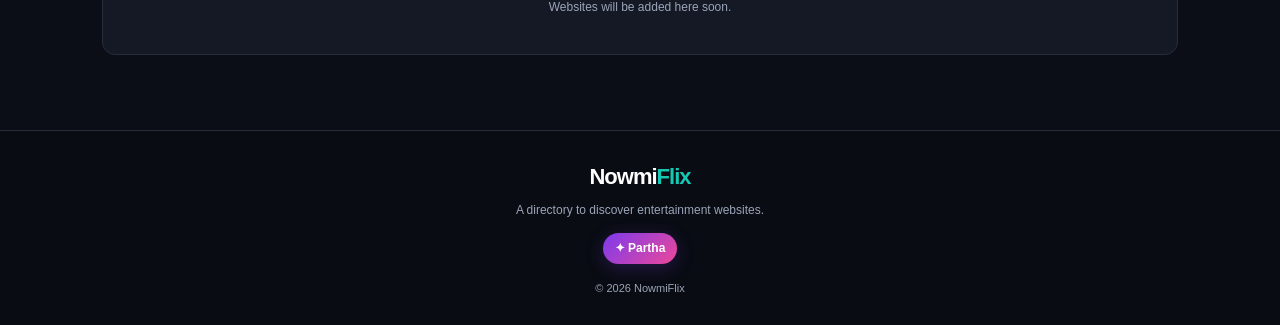
==== commit 702032c4: "Add files via upload" ====
--- a/index.html
+++ b/index.html
@@ -162,6 +162,13 @@
           data-category="kdrama"
         >
           🇰🇷 K-Drama
+        </button>
+
+        <button
+          class="category"
+          data-category="games"
+        >
+          🎮 Games
         </button>
 
       </div>
@@ -205,7 +212,230 @@
             <span class="group-arrow" aria-hidden="true">⌄</span>
           </button>
           <div class="website-grid" hidden>
-          <p class="category-empty">Websites will be added here soon.</p>
+          <a class="website-card" href="https://cinezo.net" target="_blank" rel="noopener noreferrer nofollow" data-name="CINEZO">
+            <img class="website-logo" src="https://www.google.com/s2/favicons?domain=cinezo.net&amp;sz=64" alt="" loading="lazy" onerror="this.style.display='none'">
+            <div class="website-info">
+              <h3>CINEZO</h3>
+              <span class="open-website">Open Website ↗</span>
+            </div>
+          </a>
+          <a class="website-card" href="https://7movies.in" target="_blank" rel="noopener noreferrer nofollow" data-name="7movies">
+            <img class="website-logo" src="https://www.google.com/s2/favicons?domain=7movies.in&amp;sz=64" alt="" loading="lazy" onerror="this.style.display='none'">
+            <div class="website-info">
+              <h3>7movies</h3>
+              <span class="open-website">Open Website ↗</span>
+            </div>
+          </a>
+          <a class="website-card" href="https://flixhub.studio" target="_blank" rel="noopener noreferrer nofollow" data-name="FLIXHUB">
+            <img class="website-logo" src="https://www.google.com/s2/favicons?domain=flixhub.studio&amp;sz=64" alt="" loading="lazy" onerror="this.style.display='none'">
+            <div class="website-info">
+              <h3>FLIXHUB</h3>
+              <span class="open-website">Open Website ↗</span>
+            </div>
+          </a>
+          <a class="website-card" href="https://thugtv.online" target="_blank" rel="noopener noreferrer nofollow" data-name="THUGTV">
+            <img class="website-logo" src="https://www.google.com/s2/favicons?domain=thugtv.online&amp;sz=64" alt="" loading="lazy" onerror="this.style.display='none'">
+            <div class="website-info">
+              <h3>THUGTV</h3>
+              <span class="open-website">Open Website ↗</span>
+            </div>
+          </a>
+          <a class="website-card" href="https://1tube.org" target="_blank" rel="noopener noreferrer nofollow" data-name="1TUBE">
+            <img class="website-logo" src="https://www.google.com/s2/favicons?domain=1tube.org&amp;sz=64" alt="" loading="lazy" onerror="this.style.display='none'">
+            <div class="website-info">
+              <h3>1TUBE</h3>
+              <span class="open-website">Open Website ↗</span>
+            </div>
+          </a>
+          <a class="website-card" href="https://redflix.club" target="_blank" rel="noopener noreferrer nofollow" data-name="RED FLIX">
+            <img class="website-logo" src="https://www.google.com/s2/favicons?domain=redflix.club&amp;sz=64" alt="" loading="lazy" onerror="this.style.display='none'">
+            <div class="website-info">
+              <h3>RED FLIX</h3>
+              <span class="open-website">Open Website ↗</span>
+            </div>
+          </a>
+          <a class="website-card" href="https://1shows.org" target="_blank" rel="noopener noreferrer nofollow" data-name="1 Show">
+            <img class="website-logo" src="https://www.google.com/s2/favicons?domain=1shows.org&amp;sz=64" alt="" loading="lazy" onerror="this.style.display='none'">
+            <div class="website-info">
+              <h3>1 Show</h3>
+              <span class="open-website">Open Website ↗</span>
+            </div>
+          </a>
+          <a class="website-card" href="https://1flex.org" target="_blank" rel="noopener noreferrer nofollow" data-name="1FLEX">
+            <img class="website-logo" src="https://www.google.com/s2/favicons?domain=1flex.org&amp;sz=64" alt="" loading="lazy" onerror="this.style.display='none'">
+            <div class="website-info">
+              <h3>1FLEX</h3>
+              <span class="open-website">Open Website ↗</span>
+            </div>
+          </a>
+          <a class="website-card" href="https://nippleflix.org" target="_blank" rel="noopener noreferrer nofollow" data-name="NIPPLEFLIX">
+            <img class="website-logo" src="https://www.google.com/s2/favicons?domain=nippleflix.org&amp;sz=64" alt="" loading="lazy" onerror="this.style.display='none'">
+            <div class="website-info">
+              <h3>NIPPLEFLIX</h3>
+              <span class="open-website">Open Website ↗</span>
+            </div>
+          </a>
+          <a class="website-card" href="https://pvrplay.com" target="_blank" rel="noopener noreferrer nofollow" data-name="PvrPlay">
+            <img class="website-logo" src="https://www.google.com/s2/favicons?domain=pvrplay.com&amp;sz=64" alt="" loading="lazy" onerror="this.style.display='none'">
+            <div class="website-info">
+              <h3>PvrPlay</h3>
+              <span class="open-website">Open Website ↗</span>
+            </div>
+          </a>
+          <a class="website-card" href="https://pantyflix.org" target="_blank" rel="noopener noreferrer nofollow" data-name="PANTYFLIX">
+            <img class="website-logo" src="https://www.google.com/s2/favicons?domain=pantyflix.org&amp;sz=64" alt="" loading="lazy" onerror="this.style.display='none'">
+            <div class="website-info">
+              <h3>PANTYFLIX</h3>
+              <span class="open-website">Open Website ↗</span>
+            </div>
+          </a>
+          <a class="website-card" href="https://shuttletv.su" target="_blank" rel="noopener noreferrer nofollow" data-name="SHUTTLE TV">
+            <img class="website-logo" src="https://www.google.com/s2/favicons?domain=shuttletv.su&amp;sz=64" alt="" loading="lazy" onerror="this.style.display='none'">
+            <div class="website-info">
+              <h3>SHUTTLE TV</h3>
+              <span class="open-website">Open Website ↗</span>
+            </div>
+          </a>
+          <a class="website-card" href="https://flyflix.net" target="_blank" rel="noopener noreferrer nofollow" data-name="FLY FLIX">
+            <img class="website-logo" src="https://www.google.com/s2/favicons?domain=flyflix.net&amp;sz=64" alt="" loading="lazy" onerror="this.style.display='none'">
+            <div class="website-info">
+              <h3>FLY FLIX</h3>
+              <span class="open-website">Open Website ↗</span>
+            </div>
+          </a>
+          <a class="website-card" href="https://youshows.org" target="_blank" rel="noopener noreferrer nofollow" data-name="YOU SHOWS">
+            <img class="website-logo" src="https://www.google.com/s2/favicons?domain=youshows.org&amp;sz=64" alt="" loading="lazy" onerror="this.style.display='none'">
+            <div class="website-info">
+              <h3>YOU SHOWS</h3>
+              <span class="open-website">Open Website ↗</span>
+            </div>
+          </a>
+          <a class="website-card" href="https://primeshows.org" target="_blank" rel="noopener noreferrer nofollow" data-name="PRIME MOVIES">
+            <img class="website-logo" src="https://www.google.com/s2/favicons?domain=primeshows.org&amp;sz=64" alt="" loading="lazy" onerror="this.style.display='none'">
+            <div class="website-info">
+              <h3>PRIME MOVIES</h3>
+              <span class="open-website">Open Website ↗</span>
+            </div>
+          </a>
+          <a class="website-card" href="https://dulo.cx" target="_blank" rel="noopener noreferrer nofollow" data-name="DULO">
+            <img class="website-logo" src="https://www.google.com/s2/favicons?domain=dulo.cx&amp;sz=64" alt="" loading="lazy" onerror="this.style.display='none'">
+            <div class="website-info">
+              <h3>DULO</h3>
+              <span class="open-website">Open Website ↗</span>
+            </div>
+          </a>
+          <a class="website-card" href="https://stigstream.ru" target="_blank" rel="noopener noreferrer nofollow" data-name="STIGSTREAM">
+            <img class="website-logo" src="https://www.google.com/s2/favicons?domain=stigstream.ru&amp;sz=64" alt="" loading="lazy" onerror="this.style.display='none'">
+            <div class="website-info">
+              <h3>STIGSTREAM</h3>
+              <span class="open-website">Open Website ↗</span>
+            </div>
+          </a>
+          <a class="website-card" href="https://willow.arlen.icu" target="_blank" rel="noopener noreferrer nofollow" data-name="WILLOW">
+            <img class="website-logo" src="https://www.google.com/s2/favicons?domain=willow.arlen.icu&amp;sz=64" alt="" loading="lazy" onerror="this.style.display='none'">
+            <div class="website-info">
+              <h3>WILLOW</h3>
+              <span class="open-website">Open Website ↗</span>
+            </div>
+          </a>
+          <a class="website-card" href="https://cinrift.me" target="_blank" rel="noopener noreferrer nofollow" data-name="CINRIFT">
+            <img class="website-logo" src="https://www.google.com/s2/favicons?domain=cinrift.me&amp;sz=64" alt="" loading="lazy" onerror="this.style.display='none'">
+            <div class="website-info">
+              <h3>CINRIFT</h3>
+              <span class="open-website">Open Website ↗</span>
+            </div>
+          </a>
+          <a class="website-card" href="https://flixhub.studio" target="_blank" rel="noopener noreferrer nofollow" data-name="FLIXHUB">
+            <img class="website-logo" src="https://www.google.com/s2/favicons?domain=flixhub.studio&amp;sz=64" alt="" loading="lazy" onerror="this.style.display='none'">
+            <div class="website-info">
+              <h3>FLIXHUB</h3>
+              <span class="open-website">Open Website ↗</span>
+            </div>
+          </a>
+          <a class="website-card" href="https://cinemove.cc" target="_blank" rel="noopener noreferrer nofollow" data-name="Cinemove">
+            <img class="website-logo" src="https://www.google.com/s2/favicons?domain=cinemove.cc&amp;sz=64" alt="" loading="lazy" onerror="this.style.display='none'">
+            <div class="website-info">
+              <h3>Cinemove</h3>
+              <span class="open-website">Open Website ↗</span>
+            </div>
+          </a>
+          <a class="website-card" href="https://vuflix.co" target="_blank" rel="noopener noreferrer nofollow" data-name="Vuflix">
+            <img class="website-logo" src="https://www.google.com/s2/favicons?domain=vuflix.co&amp;sz=64" alt="" loading="lazy" onerror="this.style.display='none'">
+            <div class="website-info">
+              <h3>Vuflix</h3>
+              <span class="open-website">Open Website ↗</span>
+            </div>
+          </a>
+          <a class="website-card" href="https://7reels.cc" target="_blank" rel="noopener noreferrer nofollow" data-name="7reels">
+            <img class="website-logo" src="https://www.google.com/s2/favicons?domain=7reels.cc&amp;sz=64" alt="" loading="lazy" onerror="this.style.display='none'">
+            <div class="website-info">
+              <h3>7reels</h3>
+              <span class="open-website">Open Website ↗</span>
+            </div>
+          </a>
+          <a class="website-card" href="https://anicine.xyz" target="_blank" rel="noopener noreferrer nofollow" data-name="Anicine">
+            <img class="website-logo" src="https://www.google.com/s2/favicons?domain=anicine.xyz&amp;sz=64" alt="" loading="lazy" onerror="this.style.display='none'">
+            <div class="website-info">
+              <h3>Anicine</h3>
+              <span class="open-website">Open Website ↗</span>
+            </div>
+          </a>
+          <a class="website-card" href="https://cinehd.vc" target="_blank" rel="noopener noreferrer nofollow" data-name="cinehd">
+            <img class="website-logo" src="https://www.google.com/s2/favicons?domain=cinehd.vc&amp;sz=64" alt="" loading="lazy" onerror="this.style.display='none'">
+            <div class="website-info">
+              <h3>cinehd</h3>
+              <span class="open-website">Open Website ↗</span>
+            </div>
+          </a>
+          <a class="website-card" href="https://allflix.org" target="_blank" rel="noopener noreferrer nofollow" data-name="AllFlix">
+            <img class="website-logo" src="https://www.google.com/s2/favicons?domain=allflix.org&amp;sz=64" alt="" loading="lazy" onerror="this.style.display='none'">
+            <div class="website-info">
+              <h3>AllFlix</h3>
+              <span class="open-website">Open Website ↗</span>
+            </div>
+          </a>
+          <a class="website-card" href="https://netshows.xyz" target="_blank" rel="noopener noreferrer nofollow" data-name="Netshows">
+            <img class="website-logo" src="https://www.google.com/s2/favicons?domain=netshows.xyz&amp;sz=64" alt="" loading="lazy" onerror="this.style.display='none'">
+            <div class="website-info">
+              <h3>Netshows</h3>
+              <span class="open-website">Open Website ↗</span>
+            </div>
+          </a>
+          <a class="website-card" href="https://bingr.one" target="_blank" rel="noopener noreferrer nofollow" data-name="bingr one">
+            <img class="website-logo" src="https://www.google.com/s2/favicons?domain=bingr.one&amp;sz=64" alt="" loading="lazy" onerror="this.style.display='none'">
+            <div class="website-info">
+              <h3>bingr one</h3>
+              <span class="open-website">Open Website ↗</span>
+            </div>
+          </a>
+          <a class="website-card" href="https://toflix.co" target="_blank" rel="noopener noreferrer nofollow" data-name="TOFLIX">
+            <img class="website-logo" src="https://www.google.com/s2/favicons?domain=toflix.co&amp;sz=64" alt="" loading="lazy" onerror="this.style.display='none'">
+            <div class="website-info">
+              <h3>TOFLIX</h3>
+              <span class="open-website">Open Website ↗</span>
+            </div>
+          </a>
+          <a class="website-card" href="https://chillflix.lol" target="_blank" rel="noopener noreferrer nofollow" data-name="CHILLFLIX">
+            <img class="website-logo" src="https://www.google.com/s2/favicons?domain=chillflix.lol&amp;sz=64" alt="" loading="lazy" onerror="this.style.display='none'">
+            <div class="website-info">
+              <h3>CHILLFLIX</h3>
+              <span class="open-website">Open Website ↗</span>
+            </div>
+          </a>
+          <a class="website-card" href="https://streamr.dpdns.org" target="_blank" rel="noopener noreferrer nofollow" data-name="Streamr">
+            <img class="website-logo" src="https://www.google.com/s2/favicons?domain=streamr.dpdns.org&amp;sz=64" alt="" loading="lazy" onerror="this.style.display='none'">
+            <div class="website-info">
+              <h3>Streamr</h3>
+              <span class="open-website">Open Website ↗</span>
+            </div>
+          </a>
+          <a class="website-card" href="https://cinex.lol" target="_blank" rel="noopener noreferrer nofollow" data-name="cinex">
+            <img class="website-logo" src="https://www.google.com/s2/favicons?domain=cinex.lol&amp;sz=64" alt="" loading="lazy" onerror="this.style.display='none'">
+            <div class="website-info">
+              <h3>cinex</h3>
+              <span class="open-website">Open Website ↗</span>
+            </div>
+          </a>
           </div>
         </section>
         <section class="site-group" data-category="anime">
@@ -338,7 +568,55 @@
             <span class="group-arrow" aria-hidden="true">⌄</span>
           </button>
           <div class="website-grid" hidden>
-          <p class="category-empty">Websites will be added here soon.</p>
+          <a class="website-card" href="https://mangaball.net" target="_blank" rel="noopener noreferrer nofollow" data-name="MANGABALL">
+            <img class="website-logo" src="https://www.google.com/s2/favicons?domain=mangaball.net&amp;sz=64" alt="" loading="lazy" onerror="this.style.display='none'">
+            <div class="website-info">
+              <h3>MANGABALL</h3>
+              <span class="open-website">Open Website ↗</span>
+            </div>
+          </a>
+          <a class="website-card" href="https://comick.dev" target="_blank" rel="noopener noreferrer nofollow" data-name="COMICK">
+            <img class="website-logo" src="https://www.google.com/s2/favicons?domain=comick.dev&amp;sz=64" alt="" loading="lazy" onerror="this.style.display='none'">
+            <div class="website-info">
+              <h3>COMICK</h3>
+              <span class="open-website">Open Website ↗</span>
+            </div>
+          </a>
+          <a class="website-card" href="https://qtoon.org" target="_blank" rel="noopener noreferrer nofollow" data-name="Q TOON">
+            <img class="website-logo" src="https://www.google.com/s2/favicons?domain=qtoon.org&amp;sz=64" alt="" loading="lazy" onerror="this.style.display='none'">
+            <div class="website-info">
+              <h3>Q TOON</h3>
+              <span class="open-website">Open Website ↗</span>
+            </div>
+          </a>
+          <a class="website-card" href="https://weebcentral.com" target="_blank" rel="noopener noreferrer nofollow" data-name="WEEB CENTRAL">
+            <img class="website-logo" src="https://www.google.com/s2/favicons?domain=weebcentral.com&amp;sz=64" alt="" loading="lazy" onerror="this.style.display='none'">
+            <div class="website-info">
+              <h3>WEEB CENTRAL</h3>
+              <span class="open-website">Open Website ↗</span>
+            </div>
+          </a>
+          <a class="website-card" href="https://kingofshojo.com" target="_blank" rel="noopener noreferrer nofollow" data-name="KING OF SHOJO">
+            <img class="website-logo" src="https://www.google.com/s2/favicons?domain=kingofshojo.com&amp;sz=64" alt="" loading="lazy" onerror="this.style.display='none'">
+            <div class="website-info">
+              <h3>KING OF SHOJO</h3>
+              <span class="open-website">Open Website ↗</span>
+            </div>
+          </a>
+          <a class="website-card" href="https://webtoons.com" target="_blank" rel="noopener noreferrer nofollow" data-name="WEBTOON">
+            <img class="website-logo" src="https://www.google.com/s2/favicons?domain=webtoons.com&amp;sz=64" alt="" loading="lazy" onerror="this.style.display='none'">
+            <div class="website-info">
+              <h3>WEBTOON</h3>
+              <span class="open-website">Open Website ↗</span>
+            </div>
+          </a>
+          <a class="website-card" href="https://anireads.cc" target="_blank" rel="noopener noreferrer nofollow" data-name="Manga reader">
+            <img class="website-logo" src="https://www.google.com/s2/favicons?domain=anireads.cc&amp;sz=64" alt="" loading="lazy" onerror="this.style.display='none'">
+            <div class="website-info">
+              <h3>Manga reader</h3>
+              <span class="open-website">Open Website ↗</span>
+            </div>
+          </a>
           </div>
         </section>
         <section class="site-group" data-category="sports">
@@ -349,7 +627,69 @@
             <span class="group-arrow" aria-hidden="true">⌄</span>
           </button>
           <div class="website-grid" hidden>
-          <p class="category-empty">Websites will be added here soon.</p>
+          <a class="website-card" href="https://cinevid.st" target="_blank" rel="noopener noreferrer nofollow" data-name="CINEVID">
+            <img class="website-logo" src="https://www.google.com/s2/favicons?domain=cinevid.st&amp;sz=64" alt="" loading="lazy" onerror="this.style.display='none'">
+            <div class="website-info">
+              <h3>CINEVID</h3>
+              <span class="open-website">Open Website ↗</span>
+            </div>
+          </a>
+          <a class="website-card" href="https://ondemand.st" target="_blank" rel="noopener noreferrer nofollow" data-name="ONDEMAND">
+            <img class="website-logo" src="https://www.google.com/s2/favicons?domain=ondemand.st&amp;sz=64" alt="" loading="lazy" onerror="this.style.display='none'">
+            <div class="website-info">
+              <h3>ONDEMAND</h3>
+              <span class="open-website">Open Website ↗</span>
+            </div>
+          </a>
+          <a class="website-card" href="https://thestreameast.top" target="_blank" rel="noopener noreferrer nofollow" data-name="STREAM EAST">
+            <img class="website-logo" src="https://www.google.com/s2/favicons?domain=thestreameast.top&amp;sz=64" alt="" loading="lazy" onerror="this.style.display='none'">
+            <div class="website-info">
+              <h3>STREAM EAST</h3>
+              <span class="open-website">Open Website ↗</span>
+            </div>
+          </a>
+          <a class="website-card" href="https://stmify.com" target="_blank" rel="noopener noreferrer nofollow" data-name="STMIFY">
+            <img class="website-logo" src="https://www.google.com/s2/favicons?domain=stmify.com&amp;sz=64" alt="" loading="lazy" onerror="this.style.display='none'">
+            <div class="website-info">
+              <h3>STMIFY</h3>
+              <span class="open-website">Open Website ↗</span>
+            </div>
+          </a>
+          <a class="website-card" href="https://famelack.com" target="_blank" rel="noopener noreferrer nofollow" data-name="FAMELACK">
+            <img class="website-logo" src="https://www.google.com/s2/favicons?domain=famelack.com&amp;sz=64" alt="" loading="lazy" onerror="this.style.display='none'">
+            <div class="website-info">
+              <h3>FAMELACK</h3>
+              <span class="open-website">Open Website ↗</span>
+            </div>
+          </a>
+          <a class="website-card" href="https://publiciptv.com" target="_blank" rel="noopener noreferrer nofollow" data-name="PUBLIC IPTV">
+            <img class="website-logo" src="https://www.google.com/s2/favicons?domain=publiciptv.com&amp;sz=64" alt="" loading="lazy" onerror="this.style.display='none'">
+            <div class="website-info">
+              <h3>PUBLIC IPTV</h3>
+              <span class="open-website">Open Website ↗</span>
+            </div>
+          </a>
+          <a class="website-card" href="https://en97.sportplus.watch" target="_blank" rel="noopener noreferrer nofollow" data-name="SPORTPLUS">
+            <img class="website-logo" src="https://www.google.com/s2/favicons?domain=en97.sportplus.watch&amp;sz=64" alt="" loading="lazy" onerror="this.style.display='none'">
+            <div class="website-info">
+              <h3>SPORTPLUS</h3>
+              <span class="open-website">Open Website ↗</span>
+            </div>
+          </a>
+          <a class="website-card" href="https://streameastnow.net" target="_blank" rel="noopener noreferrer nofollow" data-name="STREAM EAST">
+            <img class="website-logo" src="https://www.google.com/s2/favicons?domain=streameastnow.net&amp;sz=64" alt="" loading="lazy" onerror="this.style.display='none'">
+            <div class="website-info">
+              <h3>STREAM EAST</h3>
+              <span class="open-website">Open Website ↗</span>
+            </div>
+          </a>
+          <a class="website-card" href="https://fancode.com" target="_blank" rel="noopener noreferrer nofollow" data-name="fancode">
+            <img class="website-logo" src="https://www.google.com/s2/favicons?domain=fancode.com&amp;sz=64" alt="" loading="lazy" onerror="this.style.display='none'">
+            <div class="website-info">
+              <h3>fancode</h3>
+              <span class="open-website">Open Website ↗</span>
+            </div>
+          </a>
           </div>
         </section>
         <section class="site-group" data-category="kdrama">
@@ -360,7 +700,41 @@
             <span class="group-arrow" aria-hidden="true">⌄</span>
           </button>
           <div class="website-grid" hidden>
-          <p class="category-empty">Websites will be added here soon.</p>
+          <a class="website-card" href="https://dramaplanets.online" target="_blank" rel="noopener noreferrer nofollow" data-name="DRAMA PLANETS">
+            <img class="website-logo" src="https://www.google.com/s2/favicons?domain=dramaplanets.online&amp;sz=64" alt="" loading="lazy" onerror="this.style.display='none'">
+            <div class="website-info">
+              <h3>DRAMA PLANETS</h3>
+              <span class="open-website">Open Website ↗</span>
+            </div>
+          </a>
+          <a class="website-card" href="https://viki.com" target="_blank" rel="noopener noreferrer nofollow" data-name="VIKI">
+            <img class="website-logo" src="https://www.google.com/s2/favicons?domain=viki.com&amp;sz=64" alt="" loading="lazy" onerror="this.style.display='none'">
+            <div class="website-info">
+              <h3>VIKI</h3>
+              <span class="open-website">Open Website ↗</span>
+            </div>
+          </a>
+          <a class="website-card" href="https://kshow123.tv" target="_blank" rel="noopener noreferrer nofollow" data-name="K SHOW">
+            <img class="website-logo" src="https://www.google.com/s2/favicons?domain=kshow123.tv&amp;sz=64" alt="" loading="lazy" onerror="this.style.display='none'">
+            <div class="website-info">
+              <h3>K SHOW</h3>
+              <span class="open-website">Open Website ↗</span>
+            </div>
+          </a>
+          </div>
+        </section>
+
+        <section class="site-group" data-category="games">
+          <button class="group-header" type="button" aria-expanded="false">
+            <span class="group-heading-icon" aria-hidden="true">🎮</span>
+            <span class="group-heading-text"><strong>Games</strong><small>Explore gaming websites and services.</small></span>
+            <span class="group-count" data-count>0</span>
+            <span class="group-arrow" aria-hidden="true">⌄</span>
+          </button>
+          <div class="website-grid" hidden>
+            <div class="category-empty">
+              Websites will be added here soon.
+            </div>
           </div>
         </section>
       </div>
--- a/style.css
+++ b/style.css
@@ -0,0 +1,738 @@
+* {
+  margin: 0;
+  padding: 0;
+  box-sizing: border-box;
+}
+
+html {
+  scroll-behavior: smooth;
+}
+
+body {
+  font-family: Arial, sans-serif;
+  background: #0b0e17;
+  color: #f5f5fa;
+  line-height: 1.6;
+}
+
+:root {
+  --accent: #16c7b2;
+  --accent-light: #75f1dc;
+  --surface: #141925;
+  --border: #252c3a;
+  --muted: #9ba4b7;
+}
+
+/* Navbar */
+
+.logo-wrap {
+  display: flex;
+  flex-direction: column;
+  align-items: flex-start;
+  line-height: 1;
+}
+
+.logo-author {
+  font-size: 9px;
+  color: var(--muted);
+  margin-top: 4px;
+  margin-left: 2px;
+}
+
+.navbar {
+  position: sticky;
+  top: 0;
+  z-index: 10;
+  display: flex;
+  align-items: center;
+  justify-content: space-between;
+  padding: 18px 7%;
+  background: #0b0e17ed;
+  backdrop-filter: blur(14px);
+  border-bottom: 1px solid var(--border);
+}
+
+.logo {
+  color: white;
+  text-decoration: none;
+  font-size: 25px;
+  font-weight: 800;
+  letter-spacing: -1px;
+}
+
+.logo span {
+  color: var(--accent);
+}
+
+.navbar nav {
+  display: flex;
+  gap: 28px;
+}
+
+.navbar nav a {
+  color: #b9c0cf;
+  text-decoration: none;
+  font-size: 14px;
+  transition: color 0.2s;
+}
+
+.navbar nav a:hover {
+  color: var(--accent-light);
+}
+
+/* Hero */
+
+.hero {
+  min-height: 410px;
+  display: flex;
+  align-items: center;
+  padding: 70px 8%;
+  background:
+    radial-gradient(ellipse at 75% 30%, #0c766d38, transparent 40%),
+    radial-gradient(ellipse at 15% 90%, #164d6d38, transparent 40%),
+    #0b0e17;
+  border-bottom: 1px solid var(--border);
+}
+
+.hero-content {
+  max-width: 700px;
+}
+
+.eyebrow {
+  color: var(--accent);
+  font-size: 11px;
+  font-weight: 700;
+  letter-spacing: 3px;
+}
+
+.hero h1 {
+  font-size: clamp(38px, 7vw, 68px);
+  line-height: 1.13;
+  margin: 15px 0;
+  letter-spacing: -2px;
+}
+
+.hero h1 span {
+  color: var(--accent);
+}
+
+.hero p {
+  max-width: 490px;
+  color: var(--muted);
+  font-size: 16px;
+  margin-bottom: 27px;
+}
+
+.hero-btn {
+  display: inline-block;
+  background: var(--accent);
+  color: #061b18;
+  text-decoration: none;
+  font-size: 14px;
+  font-weight: 700;
+  padding: 12px 22px;
+  border-radius: 8px;
+  transition: 0.2s;
+}
+
+.hero-btn:hover {
+  background: var(--accent-light);
+  transform: translateY(-2px);
+}
+
+/* Search */
+
+.search-section {
+  padding: 35px 8% 10px;
+}
+
+.search-box {
+  max-width: 720px;
+  margin: auto;
+  display: flex;
+  align-items: center;
+  background: var(--surface);
+  border: 1px solid var(--border);
+  border-radius: 12px;
+  padding: 0 17px;
+  transition: border 0.2s;
+}
+
+.search-box:focus-within {
+  border-color: var(--accent);
+}
+
+.search-icon {
+  font-size: 27px;
+  color: var(--accent);
+  margin-right: 12px;
+}
+
+.search-box input {
+  flex: 1;
+  min-width: 0;
+  padding: 16px 0;
+  background: transparent;
+  border: none;
+  outline: none;
+  color: white;
+  font-size: 14px;
+}
+
+.search-box input::placeholder {
+  color: #7c8598;
+}
+
+.search-box button {
+  border: none;
+  background: transparent;
+  color: var(--muted);
+  font-size: 23px;
+  cursor: pointer;
+  padding: 5px;
+}
+
+/* Sections */
+
+.section {
+  padding: 45px 8% 20px;
+}
+
+.section-heading {
+  margin-bottom: 22px;
+}
+
+.section-heading h2 {
+  font-size: 25px;
+  margin: 5px 0;
+}
+
+.section-heading p {
+  color: var(--muted);
+  font-size: 13px;
+}
+
+/* Categories */
+
+.category-list {
+  display: flex;
+  flex-wrap: wrap;
+  gap: 10px;
+}
+
+.category {
+  padding: 10px 15px;
+  background: var(--surface);
+  border: 1px solid var(--border);
+  border-radius: 8px;
+  color: #b8c0d0;
+  font-size: 12px;
+  cursor: pointer;
+  transition: 0.2s;
+}
+
+.category:hover,
+.category.active {
+  color: #071c19;
+  background: var(--accent);
+  border-color: var(--accent);
+}
+
+/* Website cards */
+
+.sites-section {
+  padding-bottom: 75px;
+}
+
+.site-grid {
+  display: grid;
+  grid-template-columns: repeat(3, minmax(0, 1fr));
+  gap: 16px;
+}
+
+.site-card {
+  display: flex;
+  text-decoration: none;
+  color: inherit;
+  align-items: flex-start;
+  gap: 14px;
+  padding: 18px;
+  min-width: 0;
+  background: var(--surface);
+  border: 1px solid var(--border);
+  border-radius: 12px;
+  transition: transform 0.2s, border-color 0.2s;
+}
+
+.site-card:hover {
+  transform: translateY(-3px);
+  border-color: var(--accent);
+}
+
+.site-icon {
+  width: 48px;
+  height: 48px;
+  flex-shrink: 0;
+  display: grid;
+  place-items: center;
+  background: #1d2933;
+  border-radius: 10px;
+  font-size: 23px;
+}
+
+.site-info {
+  min-width: 0;
+}
+
+.site-info h3 {
+  font-size: 15px;
+  margin-bottom: 4px;
+}
+
+.site-info p {
+  color: var(--muted);
+  font-size: 12px;
+  line-height: 1.5;
+  margin-bottom: 10px;
+}
+
+.site-category {
+  color: var(--accent-light);
+  font-size: 10px;
+}
+
+.empty-message {
+  color: var(--muted);
+  text-align: center;
+  padding: 35px 10px;
+}
+
+
+/* Expandable category headers and website cards */
+
+.site-groups {
+  display: grid;
+  gap: 13px;
+}
+
+.site-group {
+  min-width: 0;
+  border: 1px solid var(--border);
+  border-radius: 13px;
+  background: var(--surface);
+  overflow: hidden;
+  transition: border-color .2s ease, box-shadow .2s ease;
+}
+
+.site-group.expanded {
+  border-color: #1b5a76;
+  box-shadow: 0 0 0 1px rgba(22, 199, 178, .05);
+}
+
+.site-group[hidden],
+.website-card[hidden] {
+  display: none !important;
+}
+
+/* The complete category card is clickable. */
+.group-header {
+  width: 100%;
+  min-height: 86px;
+  display: flex;
+  align-items: center;
+  gap: 12px;
+  padding: 15px 16px;
+  border: 0;
+  text-align: left;
+  color: inherit;
+  background: transparent;
+  cursor: pointer;
+  -webkit-tap-highlight-color: transparent;
+}
+
+.group-header:hover,
+.group-header:focus-visible,
+.site-group.expanded .group-header {
+  background: #111b2a;
+}
+
+.group-header:focus-visible {
+  outline: 2px solid var(--accent);
+  outline-offset: -2px;
+}
+
+.group-heading-icon {
+  width: 48px;
+  height: 48px;
+  display: grid;
+  place-items: center;
+  flex: 0 0 48px;
+  border-radius: 13px;
+  background: #111a28;
+  border: 1px solid var(--border);
+  font-size: 24px;
+}
+
+.group-heading-text {
+  flex: 1;
+  min-width: 0;
+  display: flex;
+  flex-direction: column;
+}
+
+.group-heading-text strong {
+  font-size: 18px;
+  line-height: 1.35;
+}
+
+.group-heading-text small {
+  margin-top: 3px;
+  color: var(--muted);
+  font-size: 12px;
+  line-height: 1.4;
+}
+
+.group-count {
+  min-width: 34px;
+  height: 30px;
+  padding: 0 8px;
+  display: inline-grid;
+  place-items: center;
+  border: 1px solid #006b99;
+  border-radius: 8px;
+  background: #0b2030;
+  color: #2ed5ff;
+  font-size: 13px;
+  font-weight: 700;
+}
+
+/* Category expand/collapse arrow */
+.group-arrow {
+  width: 44px;
+  height: 44px;
+  flex: 0 0 44px;
+  display: grid;
+  place-items: center;
+  border: 1.5px solid #285476;
+  border-radius: 50%;
+  color: #f2f7ff;
+  position: relative;
+  font-size: 0;
+  transition: background .2s ease, border-color .2s ease;
+}
+
+.group-arrow::before {
+  content: "";
+  width: 8px;
+  height: 8px;
+  border-right: 2.5px solid currentColor;
+  border-bottom: 2.5px solid currentColor;
+  transform: rotate(45deg);
+  transition: transform .2s ease;
+}
+
+.group-header[aria-expanded="true"] .group-arrow {
+  background: #102f3c;
+  border-color: #2a8c97;
+}
+
+.group-header[aria-expanded="true"] .group-arrow::before {
+  transform: rotate(225deg);
+}
+
+.website-grid {
+  display: grid;
+  grid-template-columns: repeat(2, minmax(0, 1fr));
+  gap: 16px;
+  padding: 0 28px 28px;
+}
+
+.website-card {
+  min-width: 0;
+  min-height: 165px;
+  display: flex;
+  flex-direction: column;
+  align-items: center;
+  justify-content: center;
+  gap: 8px;
+  padding: 16px;
+  border: 1px solid #22334a;
+  border-radius: 16px;
+  background: #0f1725;
+  color: inherit;
+  text-decoration: none;
+  text-align: center;
+  transition: border-color .2s, transform .2s, background .2s;
+  -webkit-tap-highlight-color: transparent;
+}
+
+.website-card:hover {
+  border-color: var(--accent);
+  background: #111c2d;
+  transform: translateY(-2px);
+}
+
+.website-logo {
+  width: 58px;
+  height: 58px;
+  flex: 0 0 58px;
+  object-fit: contain;
+  border-radius: 14px;
+  background: #080c14;
+  border: 1px solid #26354a;
+}
+
+.website-info {
+  width: 100%;
+  min-width: 0;
+}
+
+.website-info h3 {
+  overflow-wrap: anywhere;
+  font-size: 17px;
+  line-height: 1.35;
+}
+
+.open-website {
+  width: 100%;
+  display: flex;
+  align-items: center;
+  justify-content: center;
+  margin-top: 9px;
+  padding: 9px 10px;
+  border: 1px solid #6440d9;
+  border-radius: 999px;
+  background: #151337;
+  color: #c8baff;
+  font-size: 13px;
+  font-weight: 700;
+}
+
+.category-empty {
+  grid-column: 1 / -1;
+  padding: 9px 2px;
+  color: var(--muted);
+  font-size: 12px;
+  text-align: center;
+}
+
+@media (max-width: 700px) {
+  .group-header {
+    min-height: 78px;
+    gap: 9px;
+    padding: 13px 11px;
+  }
+
+  .group-heading-icon {
+    width: 42px;
+    height: 42px;
+    flex-basis: 42px;
+    font-size: 21px;
+  }
+
+  .group-heading-text strong {
+    font-size: 15px;
+  }
+
+  .group-heading-text small {
+    font-size: 10px;
+  }
+
+  .group-count {
+    min-width: 30px;
+    height: 28px;
+    font-size: 12px;
+  }
+
+  .group-arrow {
+    width: 44px;
+    height: 44px;
+    flex-basis: 44px;
+  }
+
+  .group-arrow::before {
+    width: 8px;
+    height: 8px;
+  }
+
+  .website-grid {
+    grid-template-columns: repeat(2, minmax(0, 1fr));
+    gap: 10px;
+    padding: 0 10px 12px;
+  }
+
+  .website-card {
+    min-height: 155px;
+    padding: 12px 9px;
+    border-radius: 13px;
+  }
+
+  .website-logo {
+    width: 50px;
+    height: 50px;
+    flex-basis: 50px;
+  }
+
+  .website-info h3 {
+    font-size: 13px;
+  }
+
+  .open-website {
+    font-size: 10px;
+    padding: 8px 5px;
+  }
+}
+
+#clearSearch {
+  display: inline-grid;
+  place-items: center;
+  width: 30px;
+  height: 30px;
+  flex: 0 0 30px;
+}
+
+#clearSearch[hidden] {
+  display: none !important;
+}
+
+/* Hide the browser's second/native X on search inputs.
+   NowmiFlix uses its own single clear-search button. */
+.search-box input[type="search"]::-webkit-search-cancel-button,
+.search-box input[type="search"]::-webkit-search-decoration {
+  -webkit-appearance: none;
+  appearance: none;
+}
+
+.search-box input[type="search"] {
+  -moz-appearance: textfield;
+  appearance: textfield;
+}
+
+/* Footer */
+
+footer {
+  padding: 28px 8%;
+  text-align: center;
+  border-top: 1px solid var(--border);
+  background: #090c13;
+}
+
+footer .logo {
+  font-size: 22px;
+}
+
+footer p {
+  color: var(--muted);
+  font-size: 12px;
+  margin-top: 7px;
+}
+
+footer .copyright {
+  margin-top: 16px;
+  font-size: 11px;
+}
+
+.creator-badge {
+  display: inline-block;
+  margin-top: 12px;
+  padding: 6px 12px;
+  border-radius: 999px;
+  color: #ffffff;
+  background: linear-gradient(135deg, #7c3aed, #ec4899);
+  font-size: 12px;
+  font-weight: 600;
+  box-shadow: 0 4px 18px rgba(124, 58, 237, 0.25);
+}
+
+/* Tablet */
+
+@media (max-width: 900px) {
+  .site-grid {
+    grid-template-columns: repeat(2, minmax(0, 1fr));
+  }
+
+  .hero {
+    min-height: 360px;
+  }
+}
+
+/* Mobile */
+
+@media (max-width: 600px) {
+  .navbar {
+    padding: 14px 5%;
+  }
+
+  .logo {
+    font-size: 22px;
+  }
+
+  .navbar nav {
+    gap: 13px;
+  }
+
+  .navbar nav a {
+    font-size: 12px;
+  }
+
+  .hero {
+    min-height: 340px;
+    padding: 55px 6%;
+  }
+
+  .hero h1 {
+    font-size: 42px;
+  }
+
+  .hero p {
+    font-size: 14px;
+  }
+
+  .search-section {
+    padding: 25px 5% 5px;
+  }
+
+  .section {
+    padding: 35px 5% 15px;
+  }
+
+  .section-heading h2 {
+    font-size: 22px;
+  }
+
+  .category-list {
+    gap: 8px;
+  }
+
+  .category {
+    padding: 9px 11px;
+    font-size: 11px;
+  }
+
+  .site-grid {
+    grid-template-columns: 1fr;
+    gap: 12px;
+  }
+
+  .site-card {
+    padding: 15px;
+  }
+
+  .sites-section {
+    padding-bottom: 50px;
+  }
+}
+
+@media (max-width: 360px) {
+  .navbar nav {
+    gap: 9px;
+  }
+
+  .navbar nav a {
+    font-size: 11px;
+  }
+
+  .hero h1 {
+    font-size: 36px;
+  }
+}
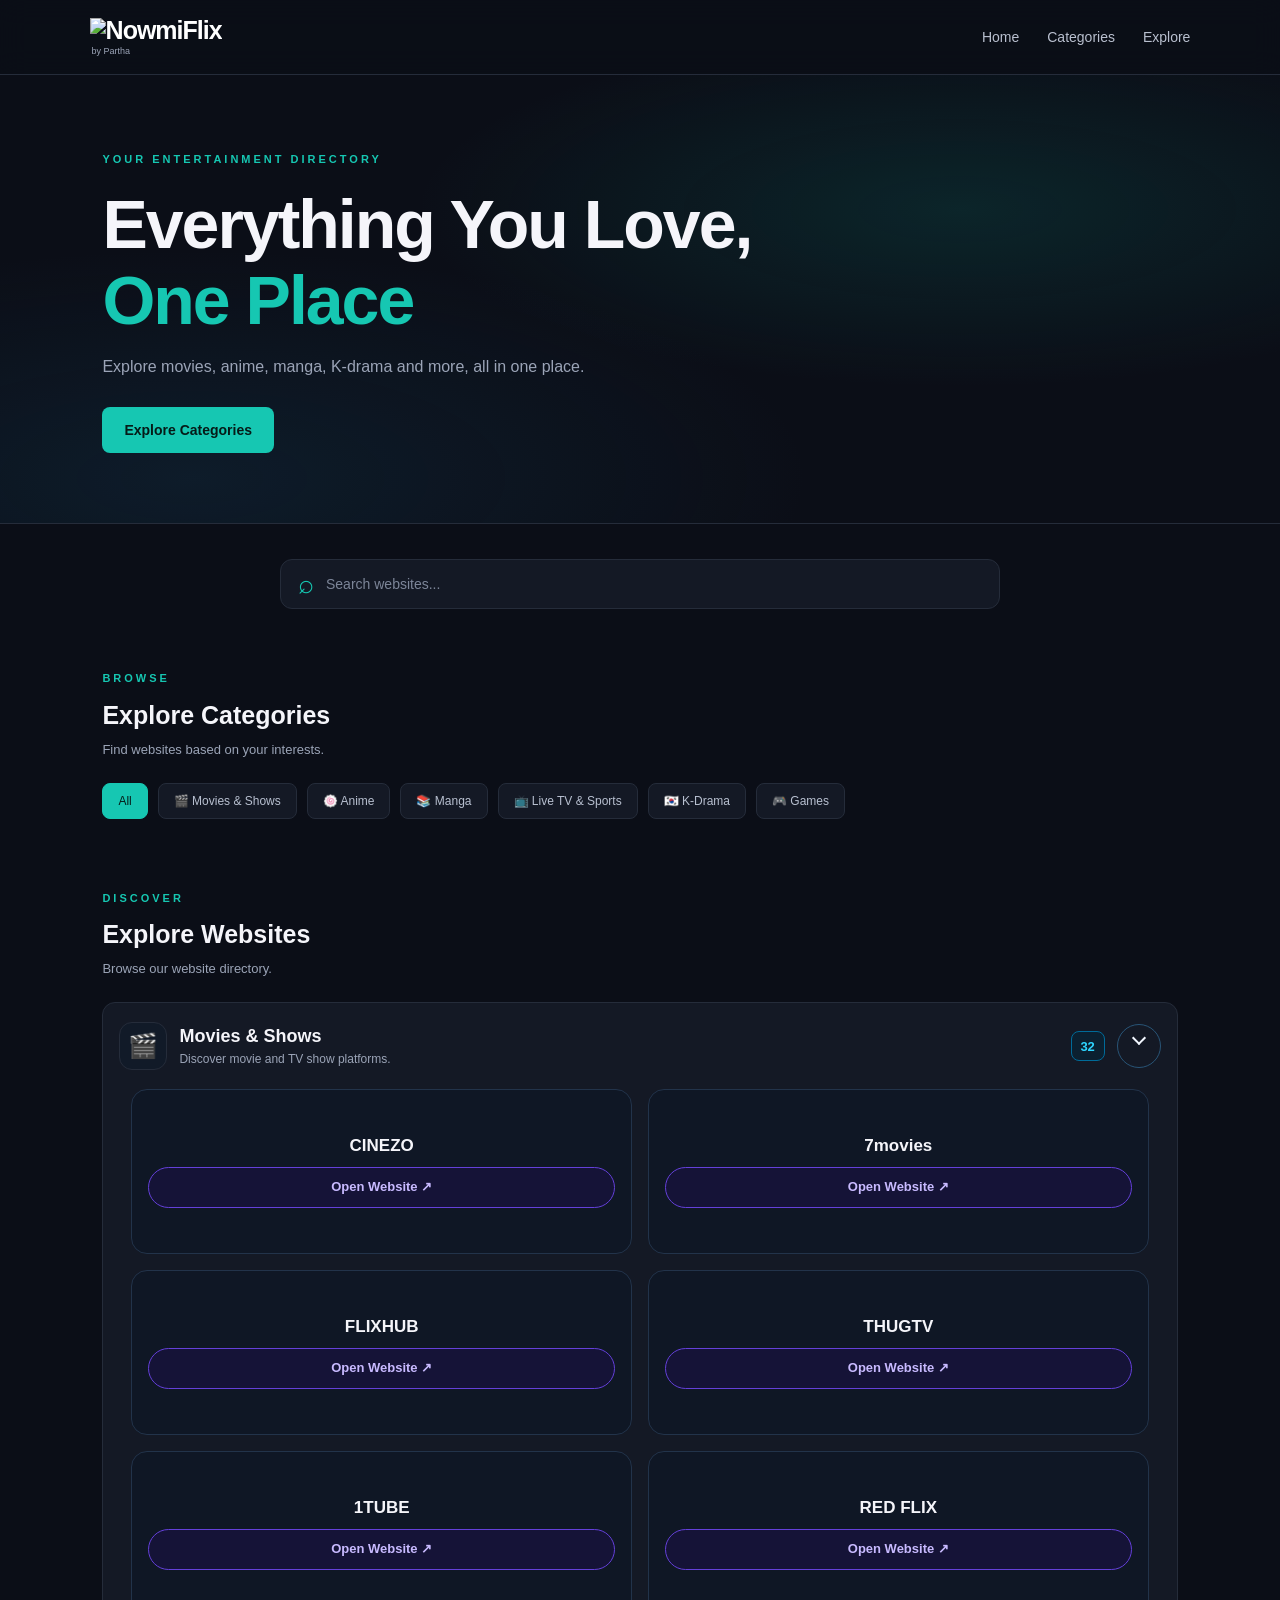
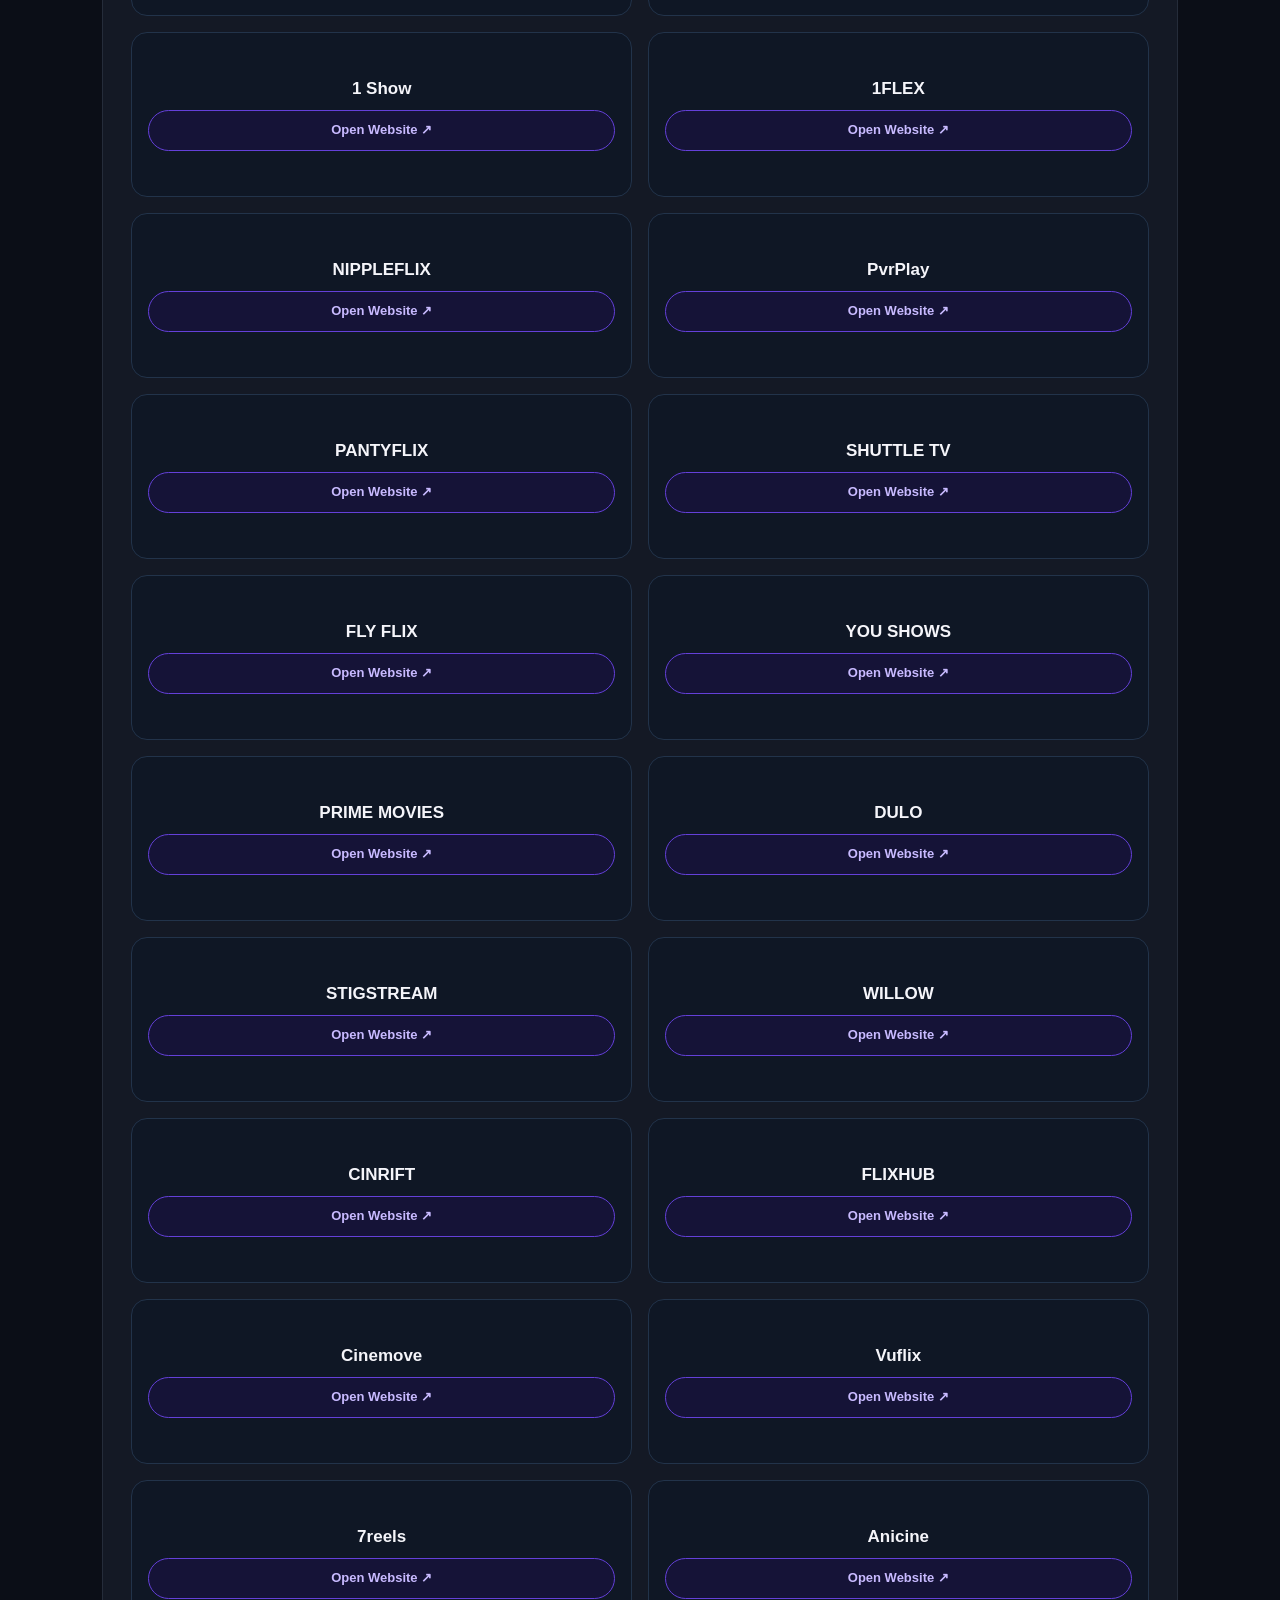
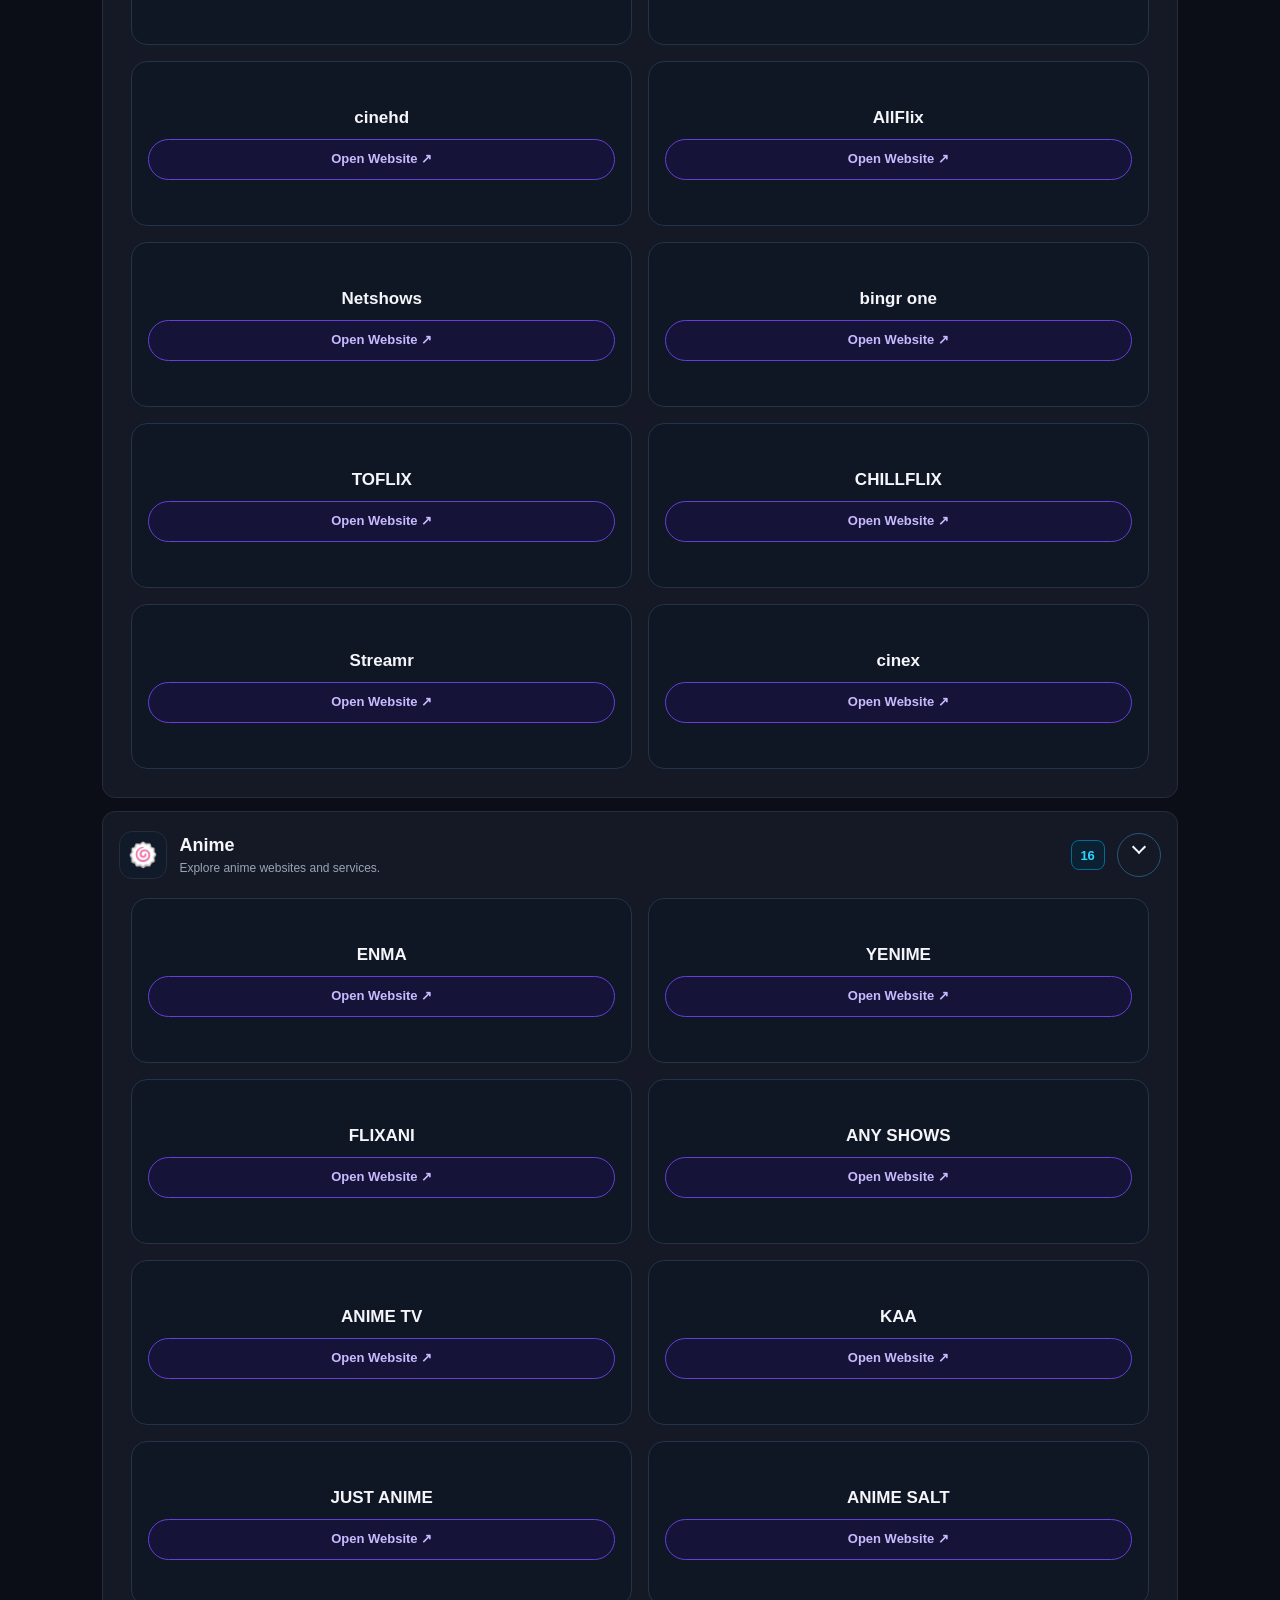
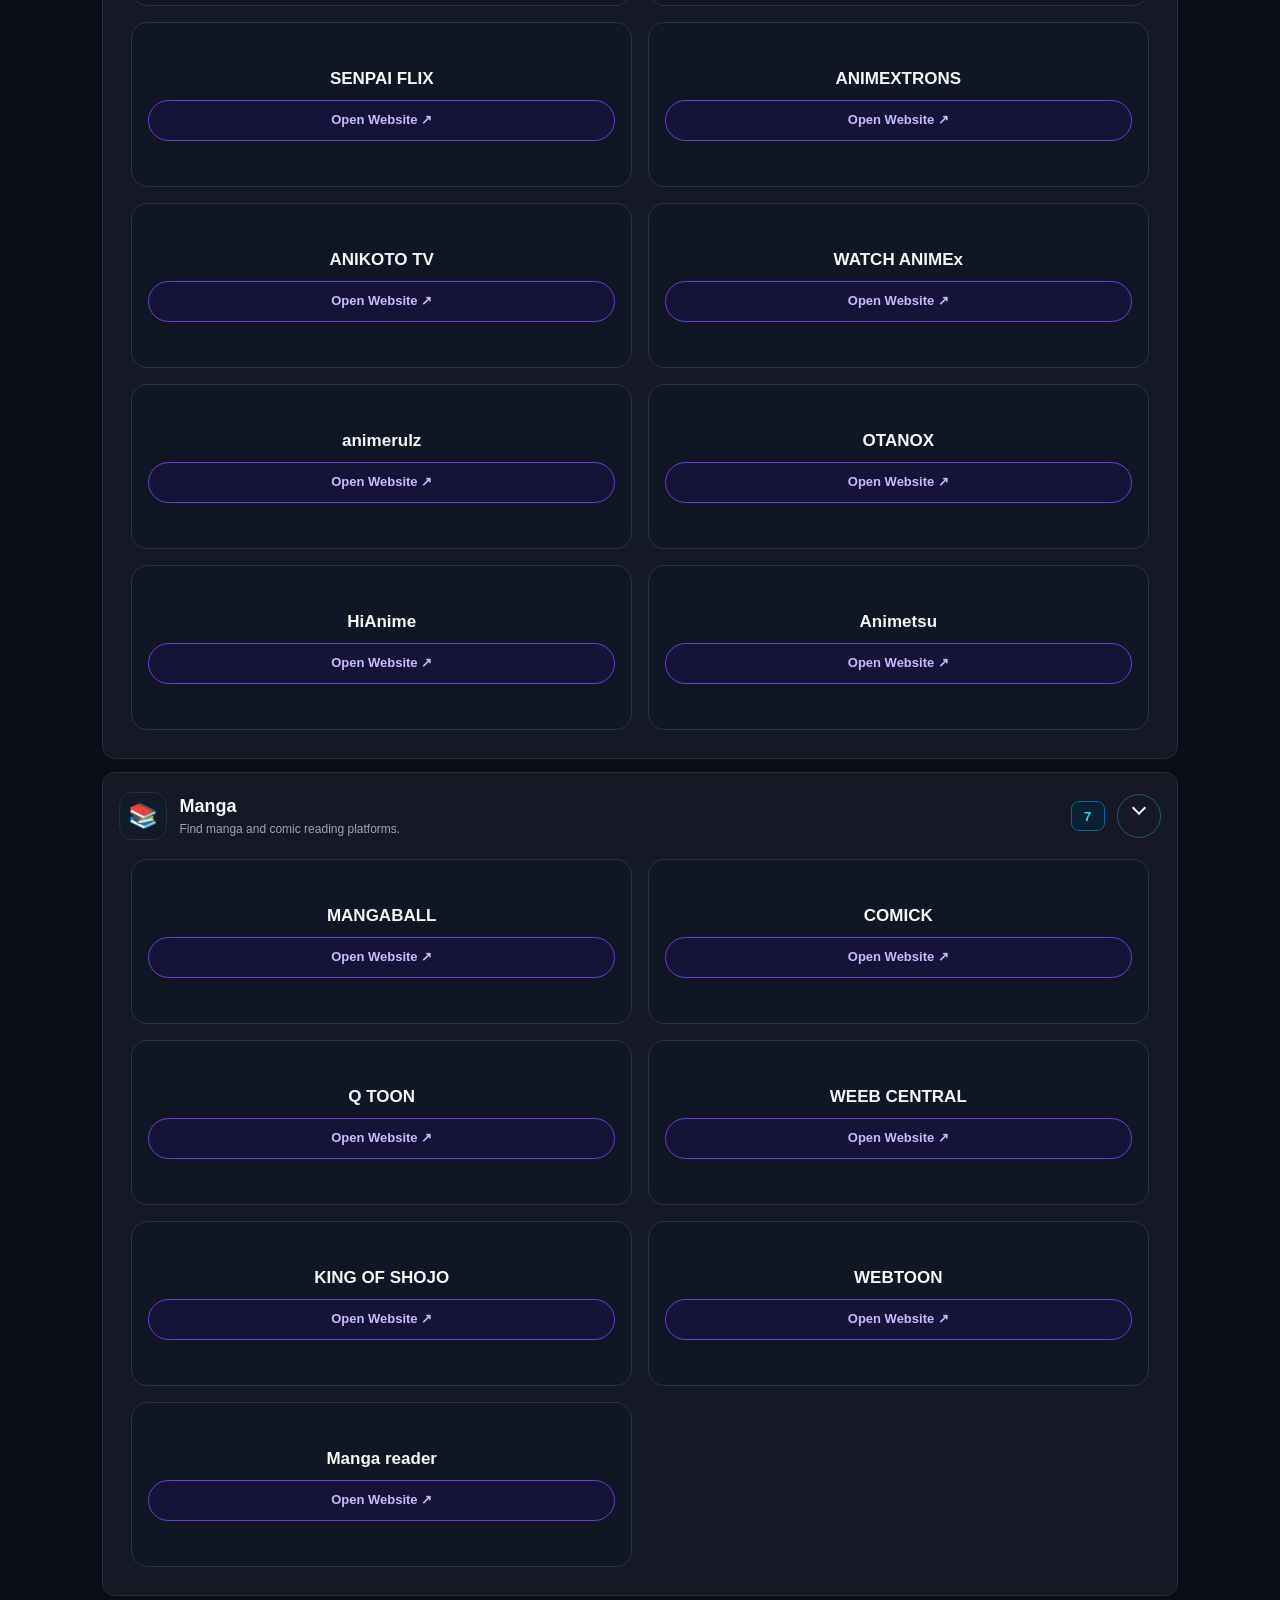
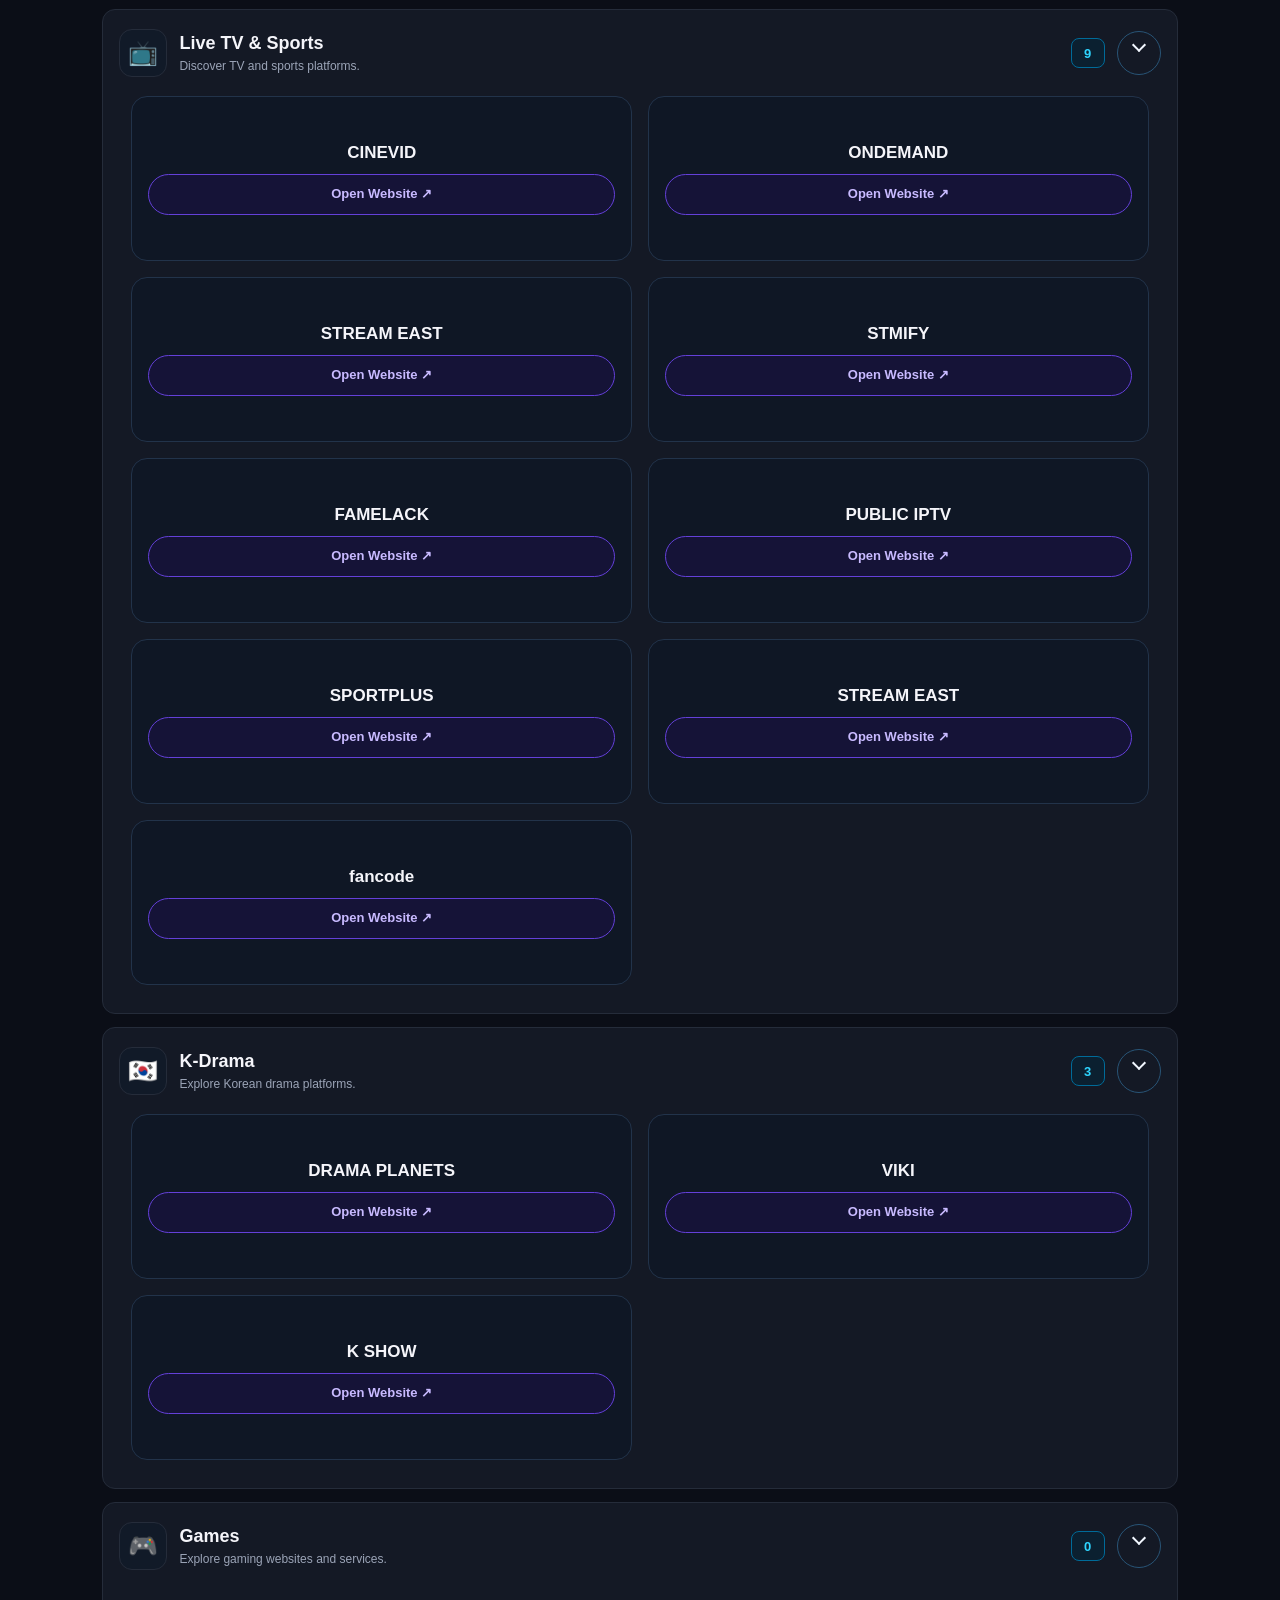
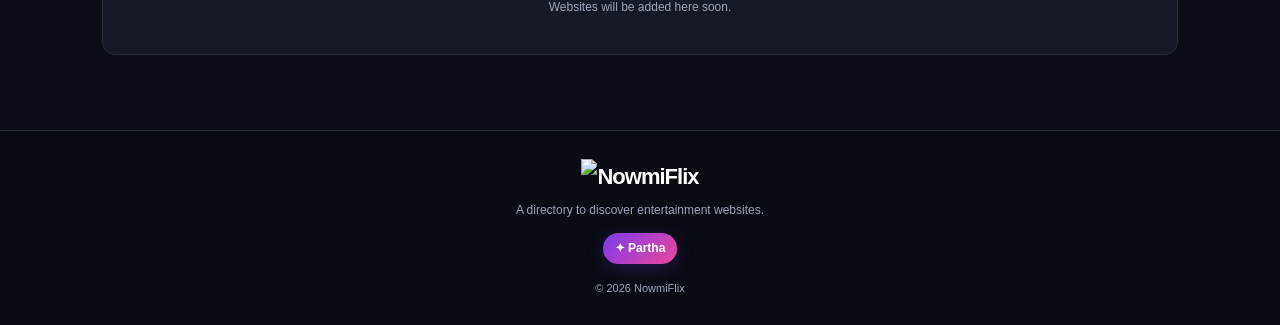
==== commit d31ca672: "Add files via upload" ====
--- a/index.html
+++ b/index.html
@@ -17,9 +17,9 @@
   <header class="navbar">
 
     <div class="logo-wrap">
-      <div class="logo">
-        Nowmi<span>Flix</span>
-      </div>
+      <a href="#home" class="logo logo-image-link" aria-label="NowmiFlix Home">
+        <img src="assets/NowmiFlix-logo-option-2.png" alt="NowmiFlix" class="brand-logo">
+      </a>
 
       <div class="logo-author">
         by Partha
@@ -757,9 +757,10 @@
 
     <a
       href="#home"
-      class="logo"
+      class="logo logo-image-link footer-logo-link"
+      aria-label="NowmiFlix Home"
     >
-      Nowmi<span>Flix</span>
+      <img src="assets/NowmiFlix-logo-option-2.png" alt="NowmiFlix" class="brand-logo footer-brand-logo">
     </a>
 
     <p>
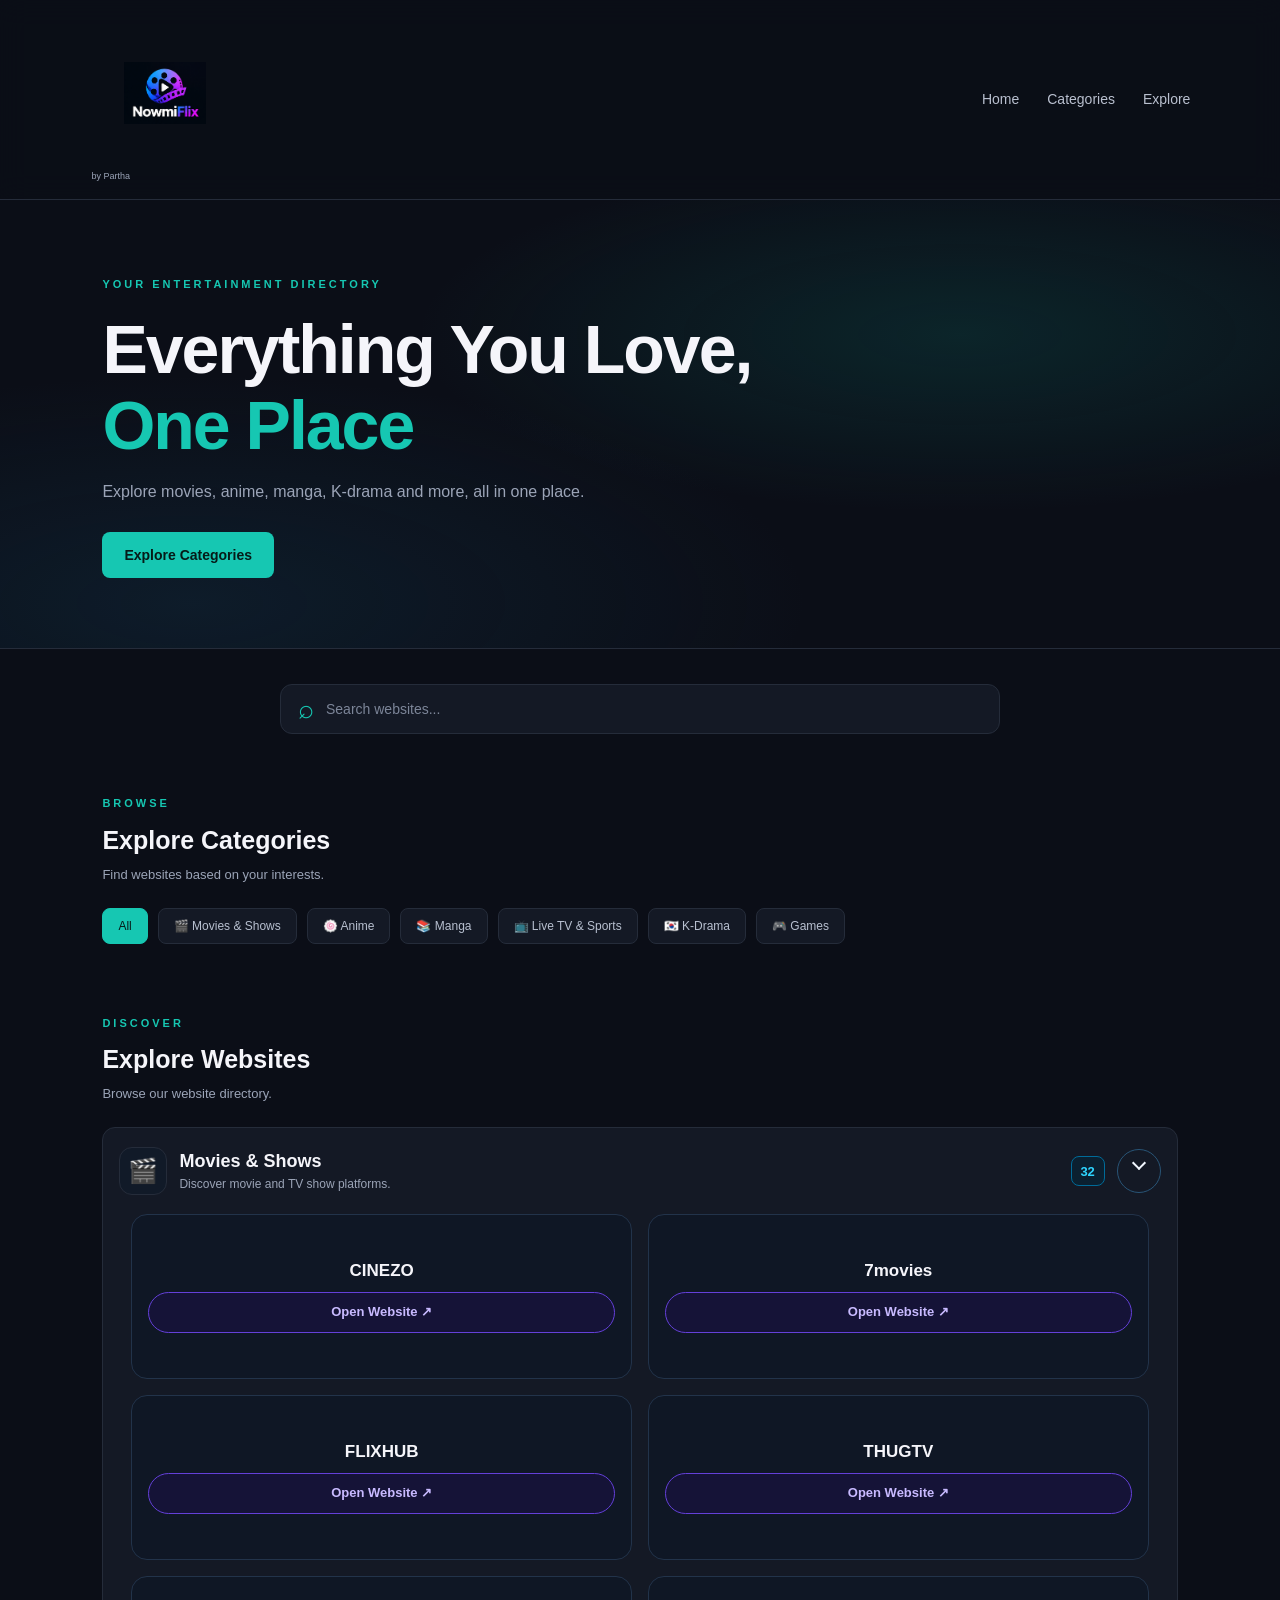
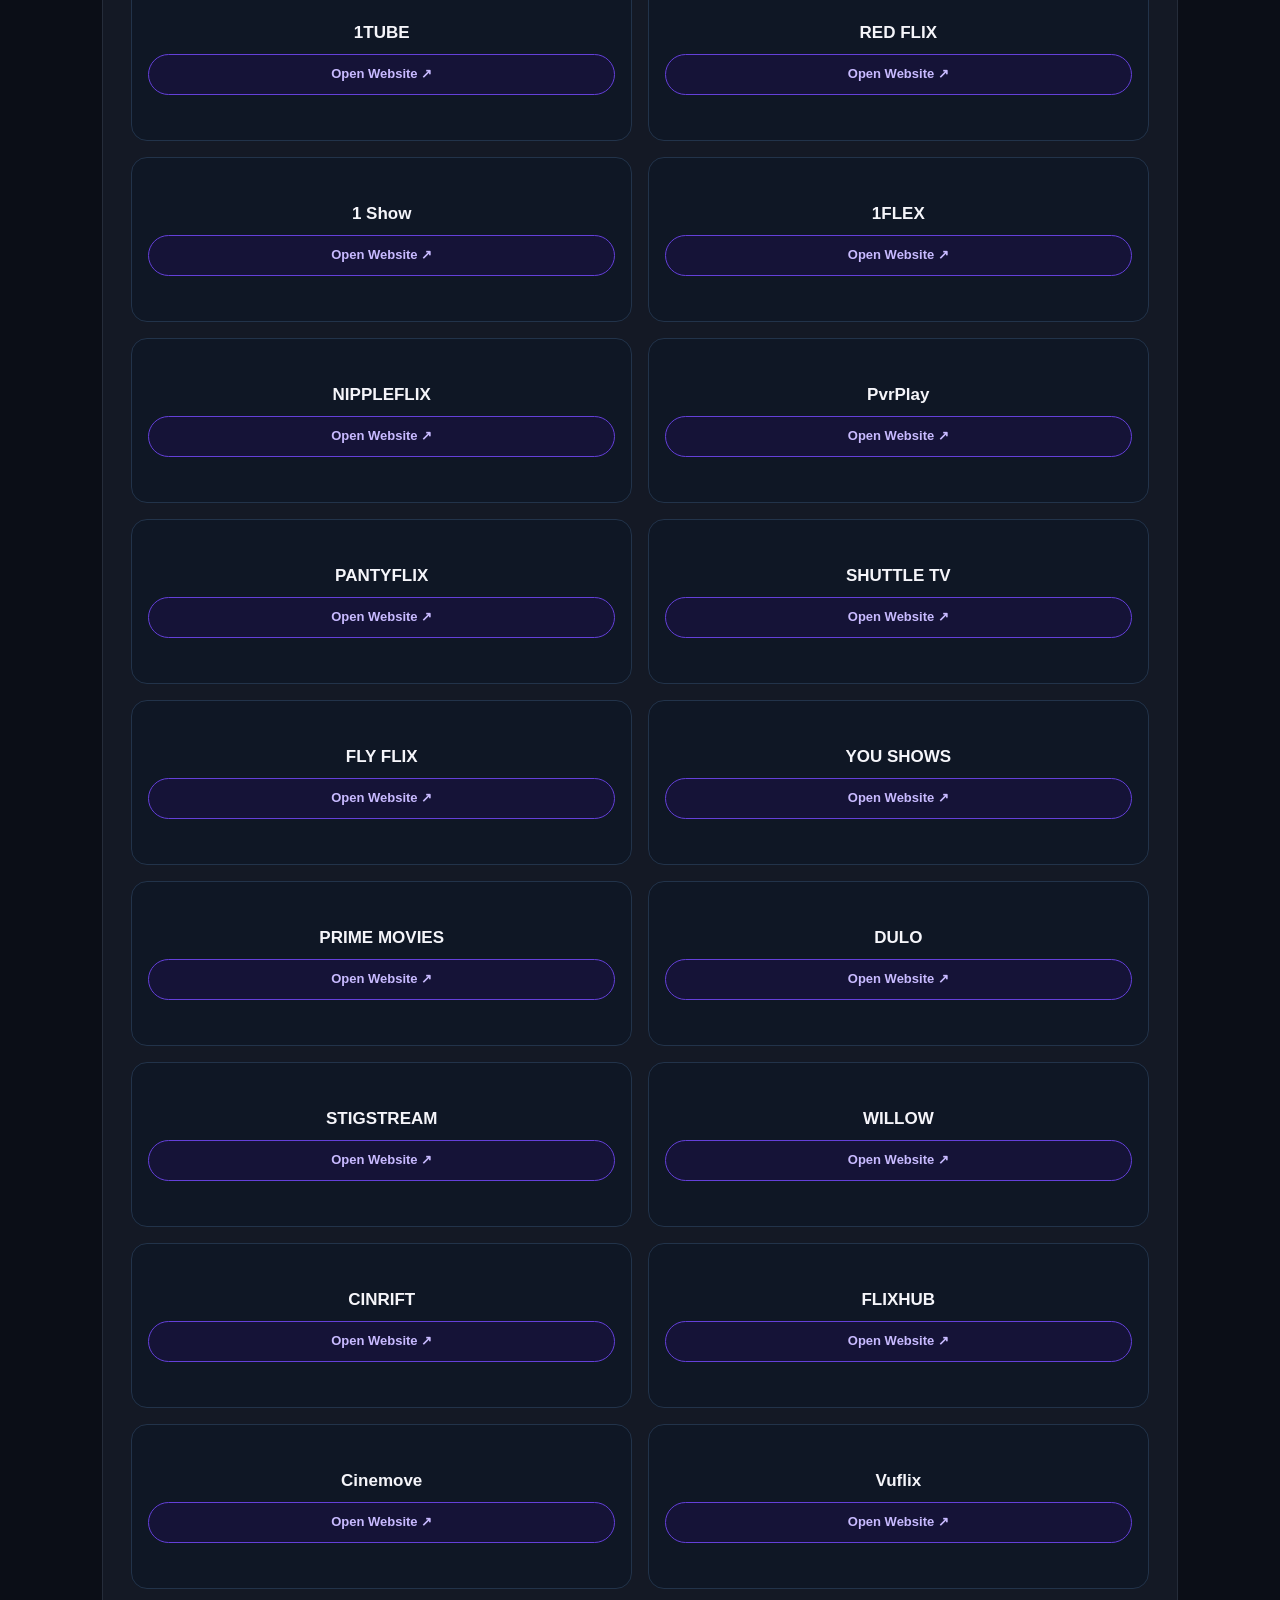
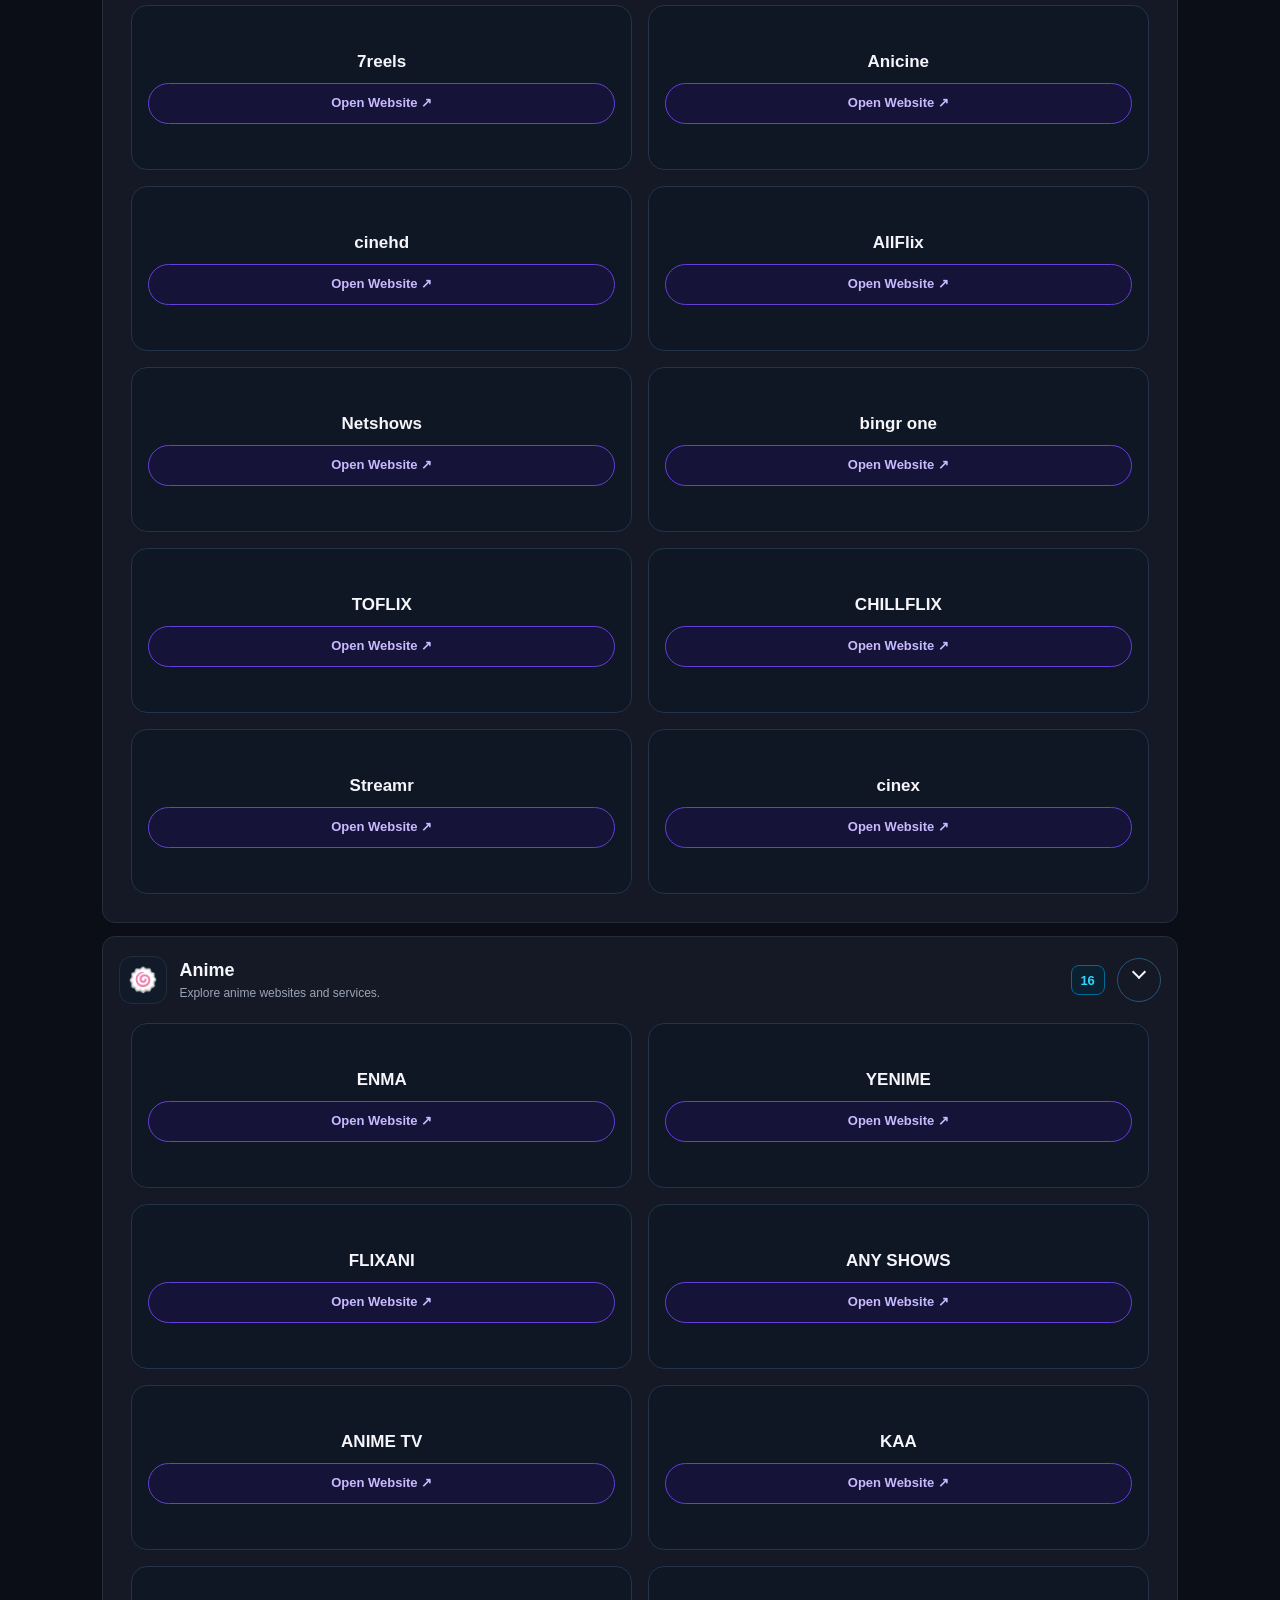
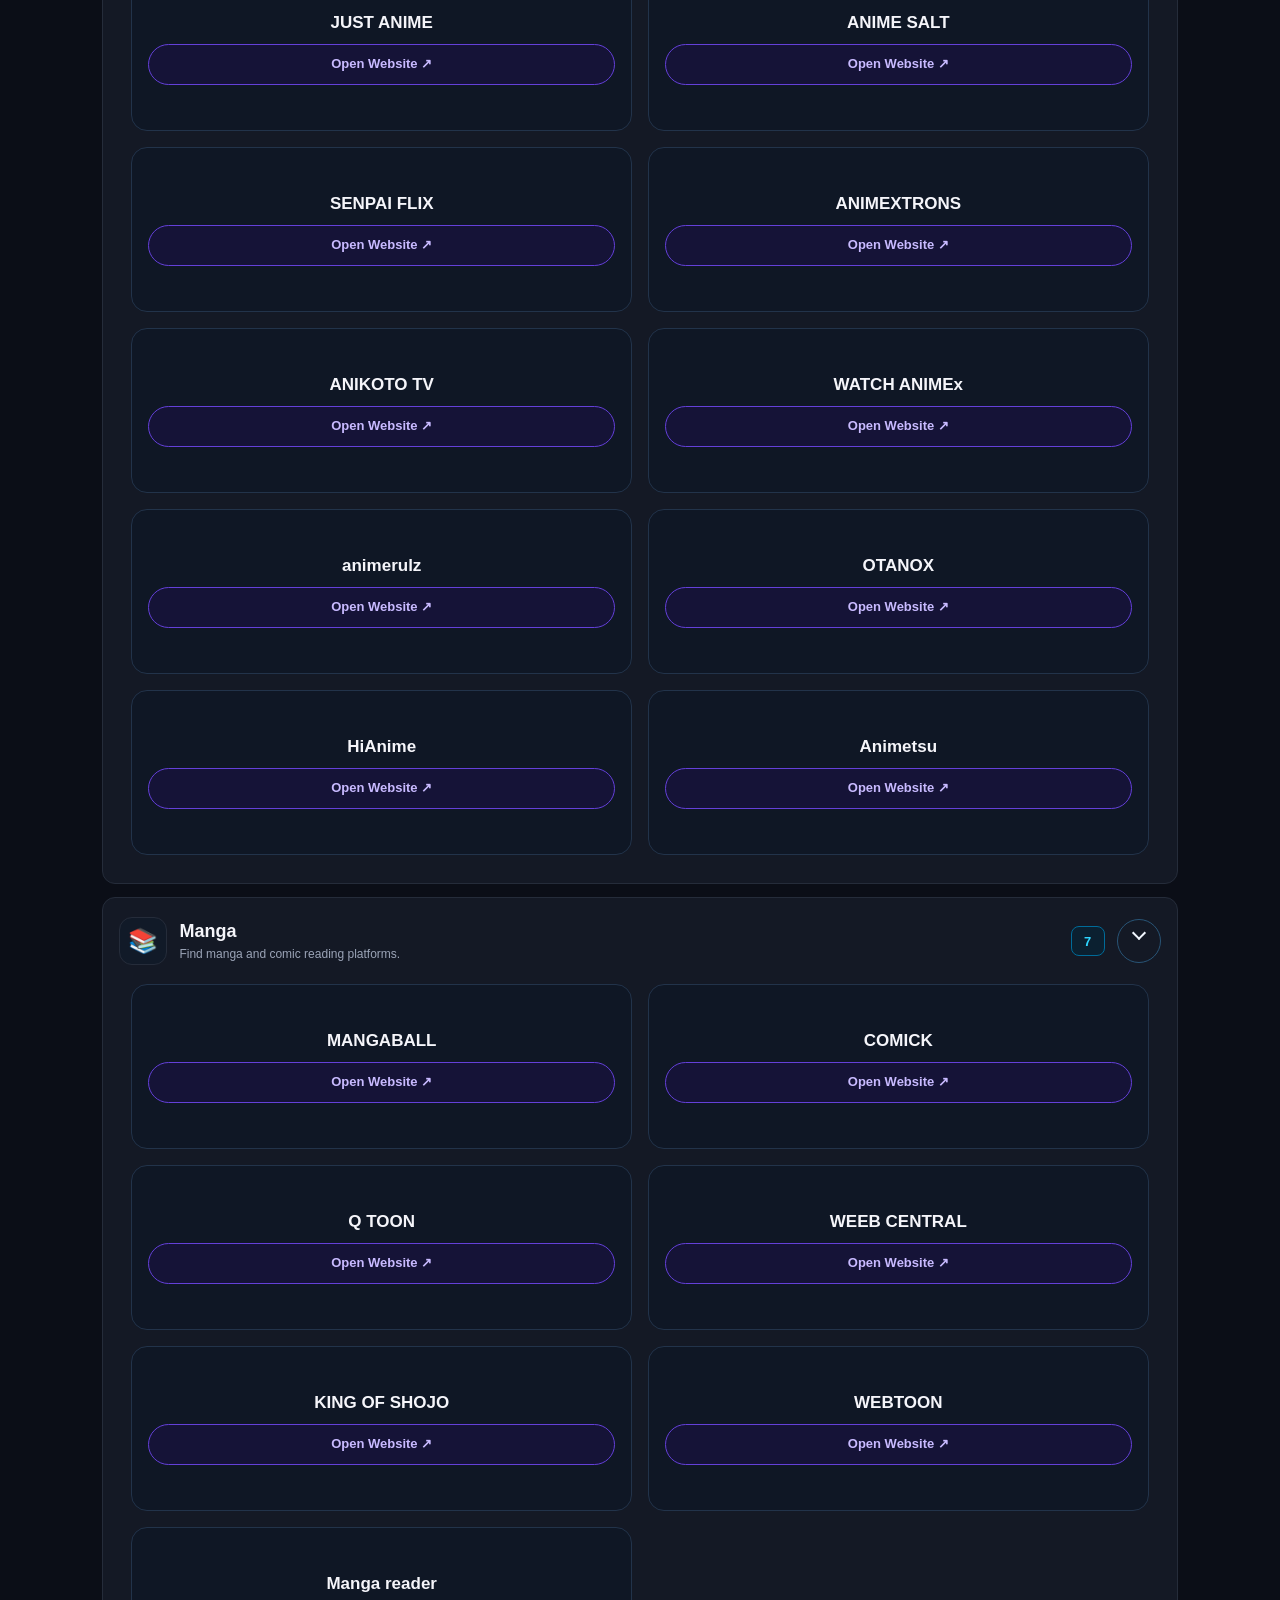
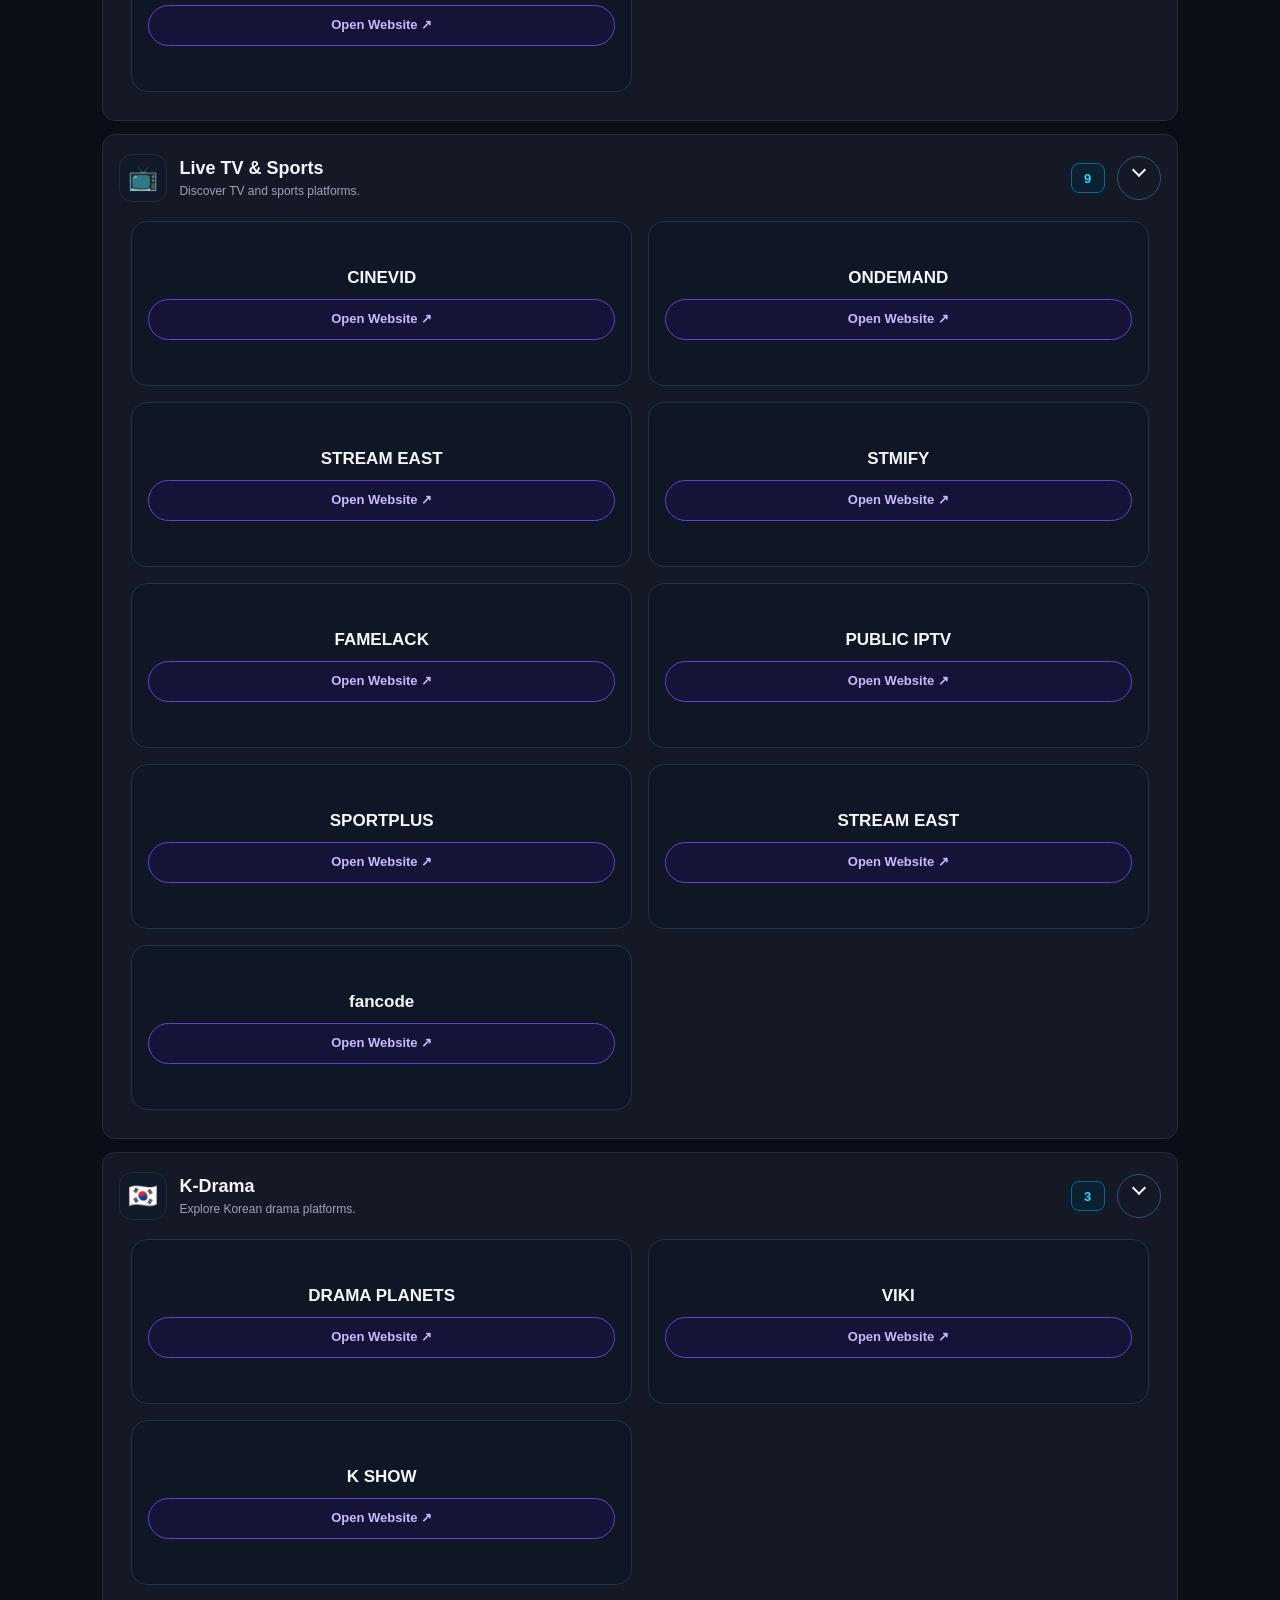
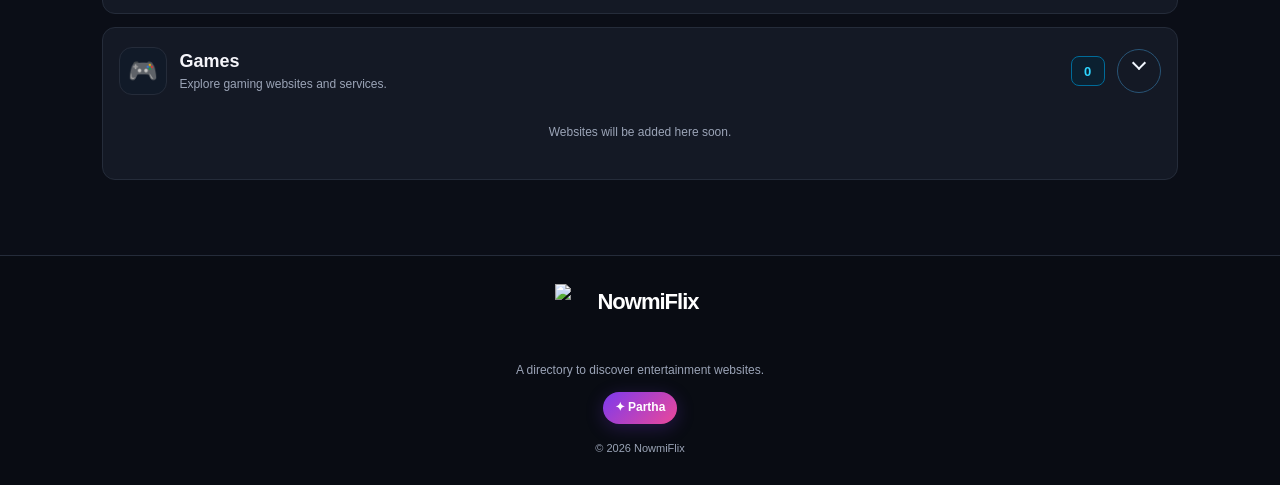
==== commit 6d009e66: "Update index.html" ====
--- a/index.html
+++ b/index.html
@@ -18,7 +18,7 @@
 
     <div class="logo-wrap">
       <a href="#home" class="logo logo-image-link" aria-label="NowmiFlix Home">
-        <img src="assets/NowmiFlix-logo-option-2.png" alt="NowmiFlix" class="brand-logo">
+        <img src="NowmiFlix-logo-option-2-2.png" alt="NowmiFlix" class="brand-logo">
       </a>
 
       <div class="logo-author">
--- a/style.css
+++ b/style.css
@@ -58,6 +58,23 @@
   font-size: 25px;
   font-weight: 800;
   letter-spacing: -1px;
+}
+
+.logo-image-link {
+  display: flex;
+  align-items: center;
+  width: 150px;
+  height: 62px;
+  flex: 0 0 150px;
+  overflow: hidden;
+}
+
+.brand-logo {
+  display: block;
+  width: 150px;
+  height: 62px;
+  object-fit: contain;
+  object-position: center;
 }
 
 .logo span {
@@ -621,6 +638,17 @@
   font-size: 22px;
 }
 
+.footer-logo-link {
+  width: 170px;
+  height: 70px;
+  margin: 0 auto;
+}
+
+.footer-brand-logo {
+  width: 170px;
+  height: 70px;
+}
+
 footer p {
   color: var(--muted);
   font-size: 12px;
@@ -667,6 +695,17 @@
     font-size: 22px;
   }
 
+  .logo-image-link {
+    width: 118px;
+    height: 50px;
+    flex-basis: 118px;
+  }
+
+  .brand-logo {
+    width: 118px;
+    height: 50px;
+  }
+
   .navbar nav {
     gap: 13px;
   }
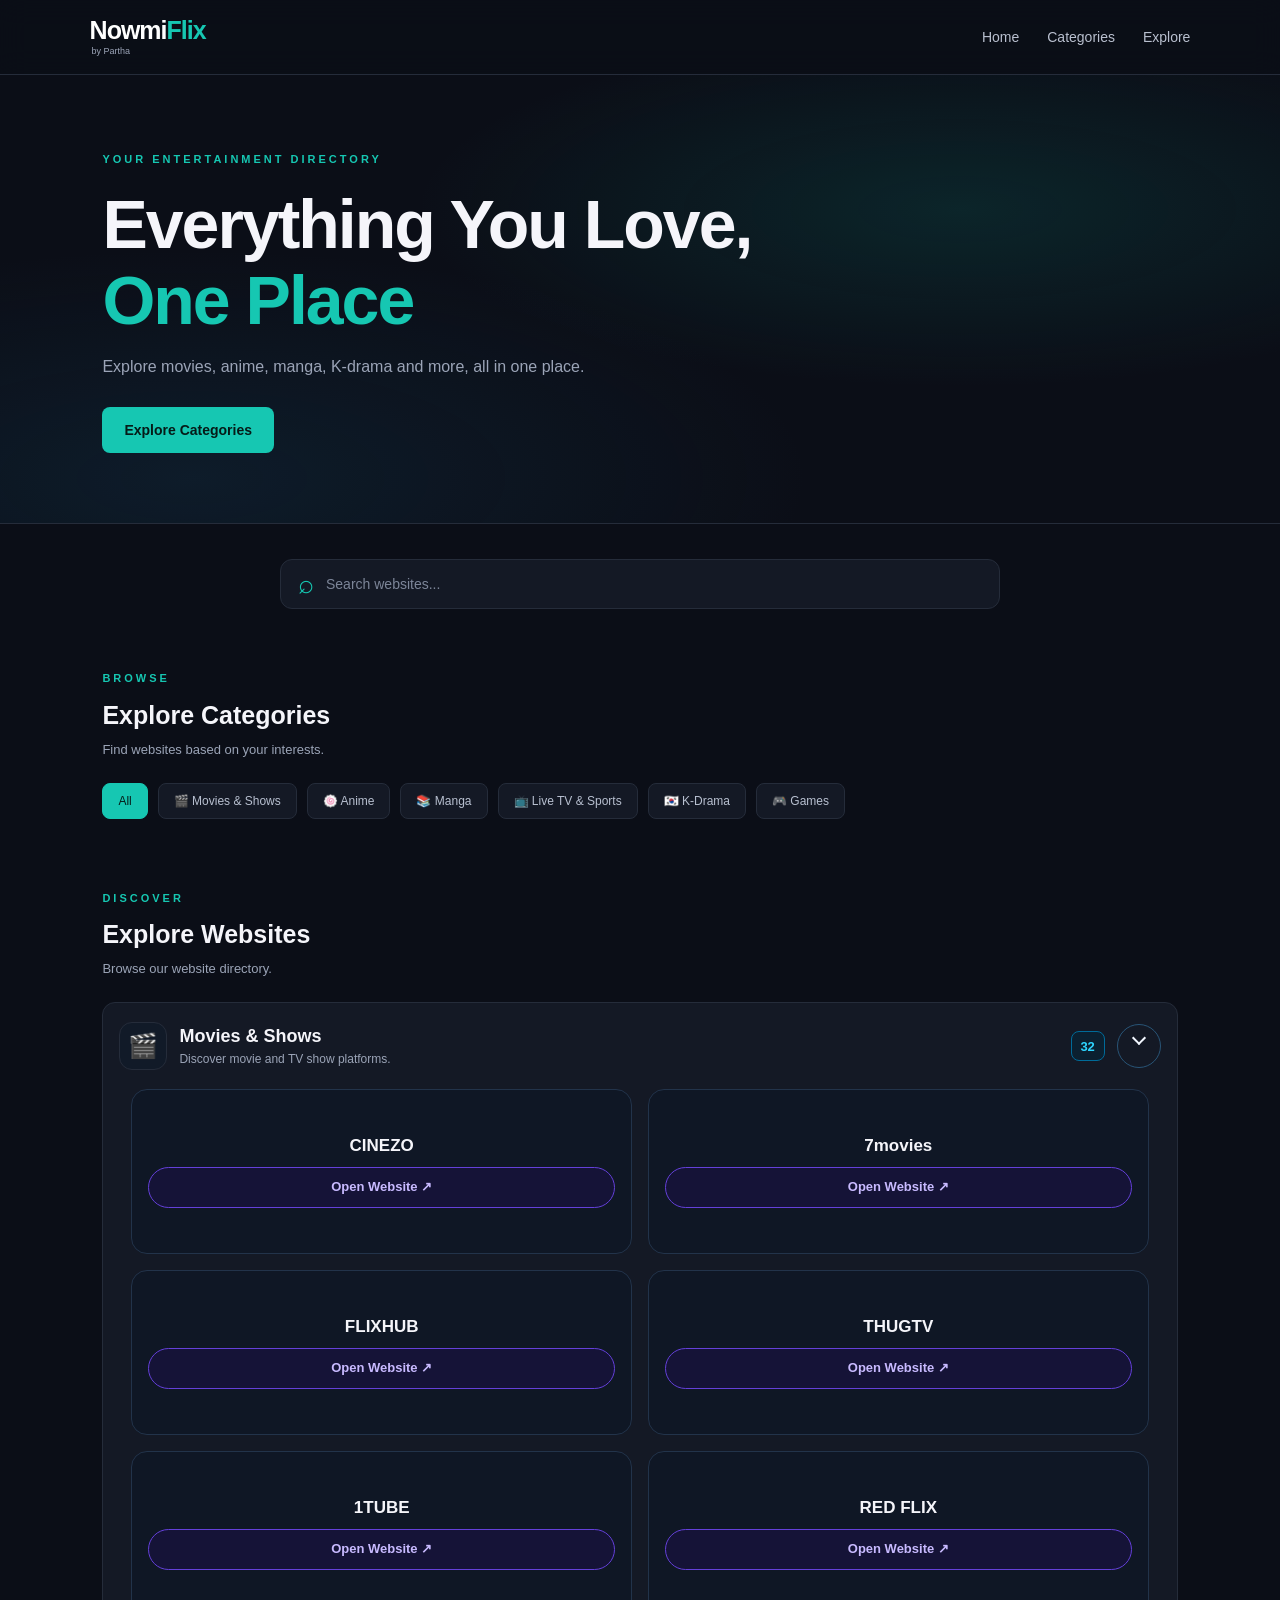
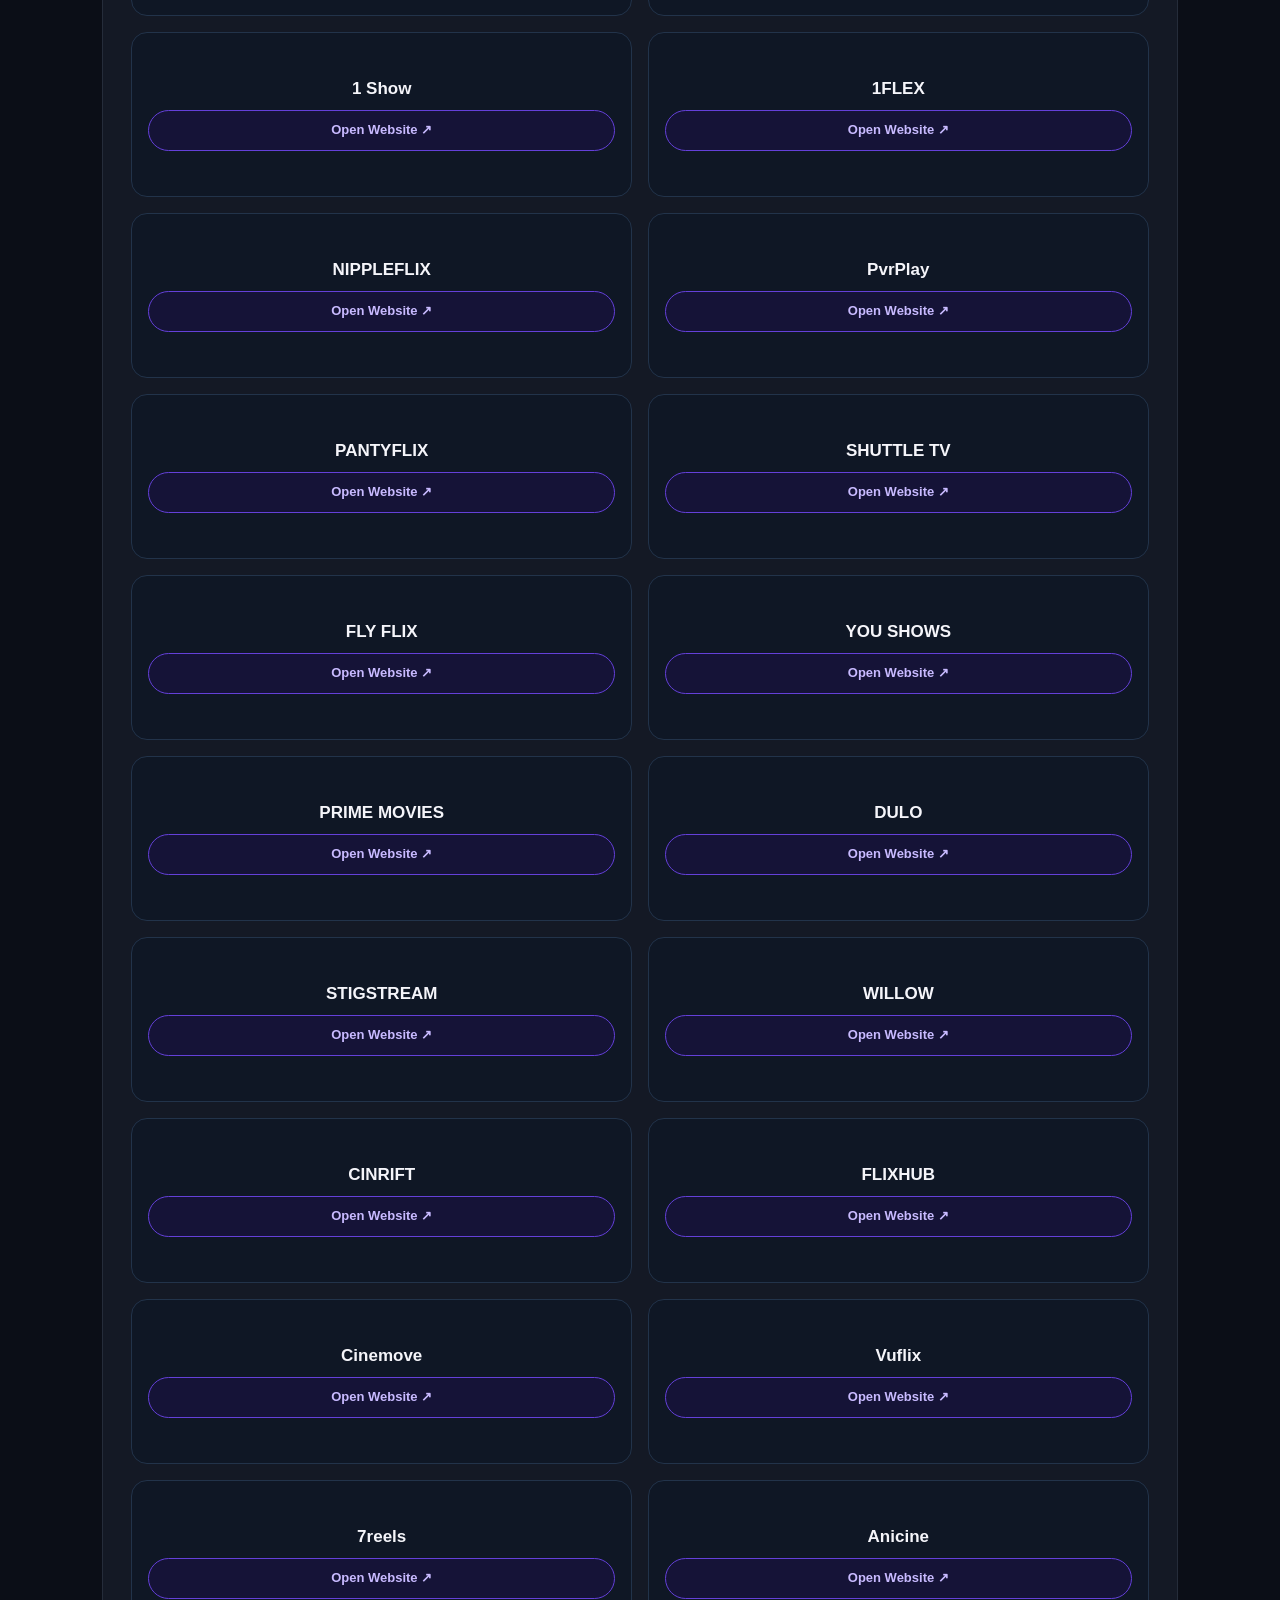
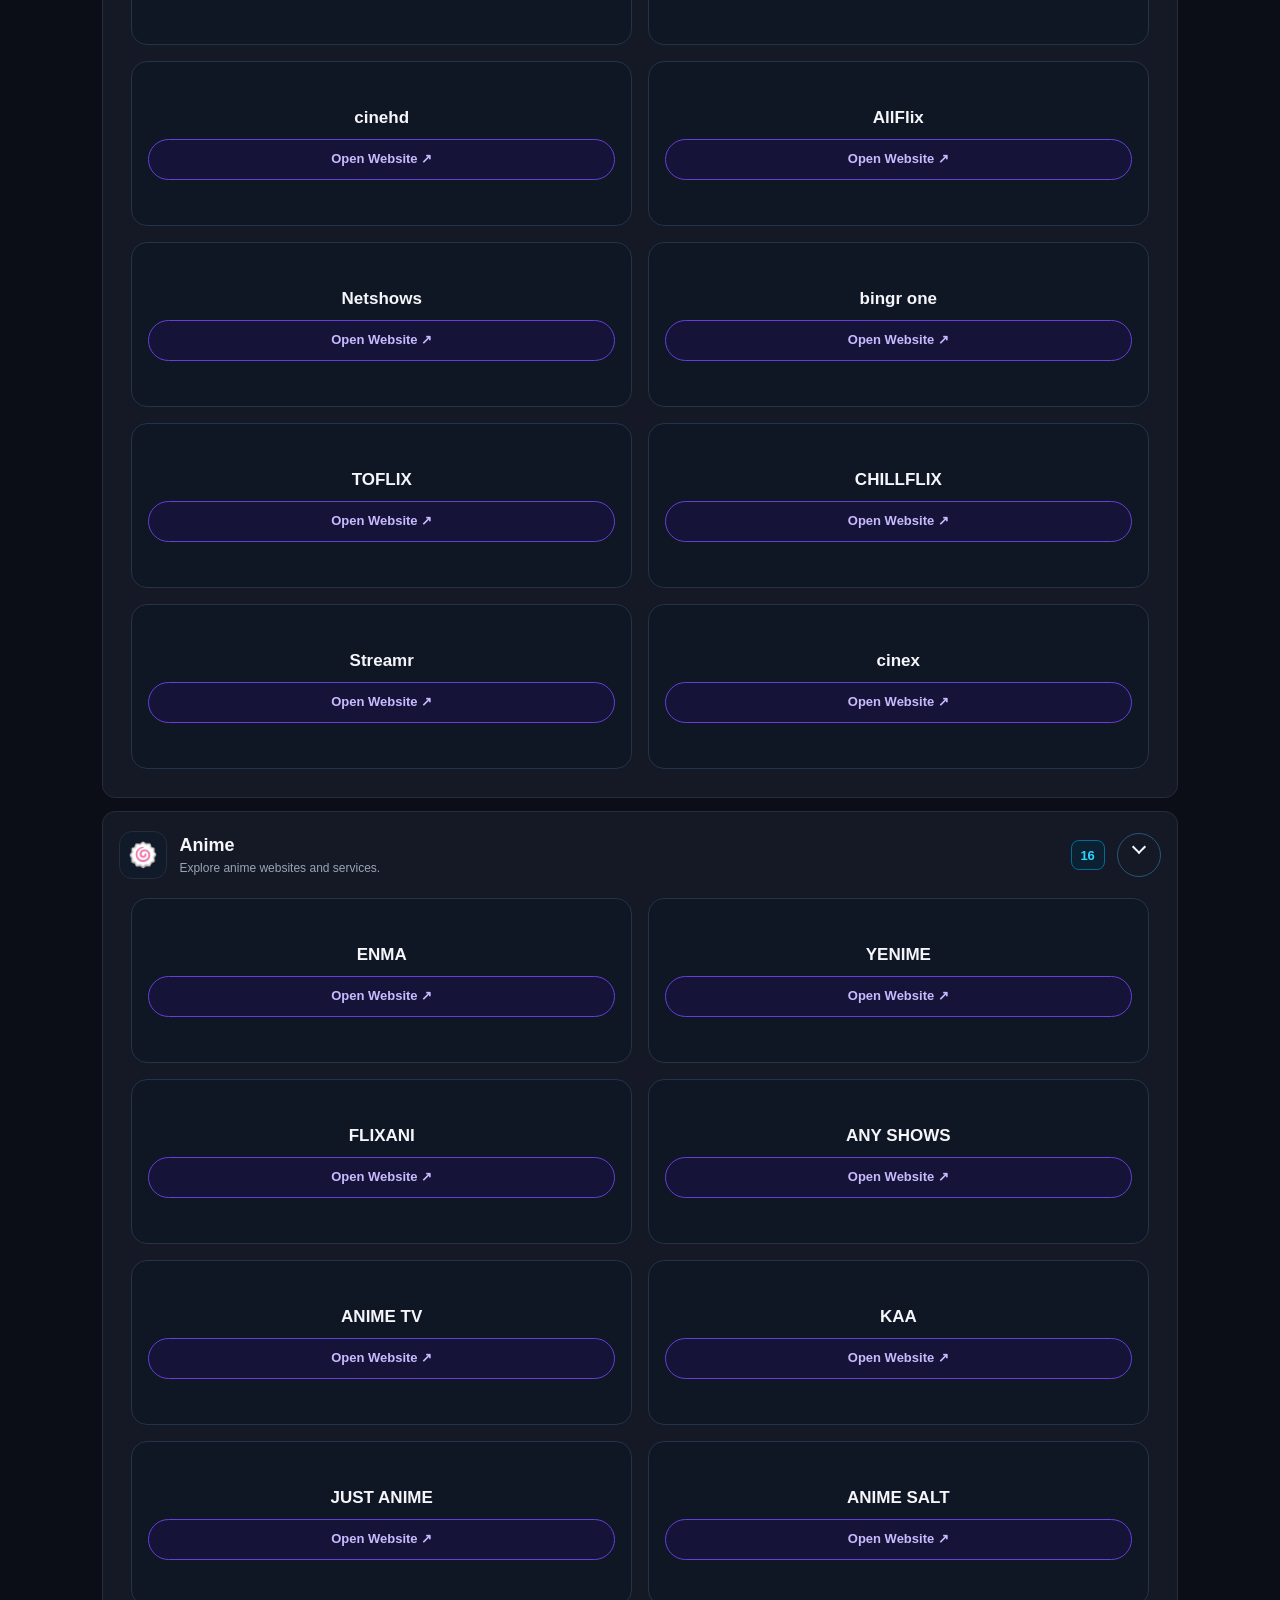
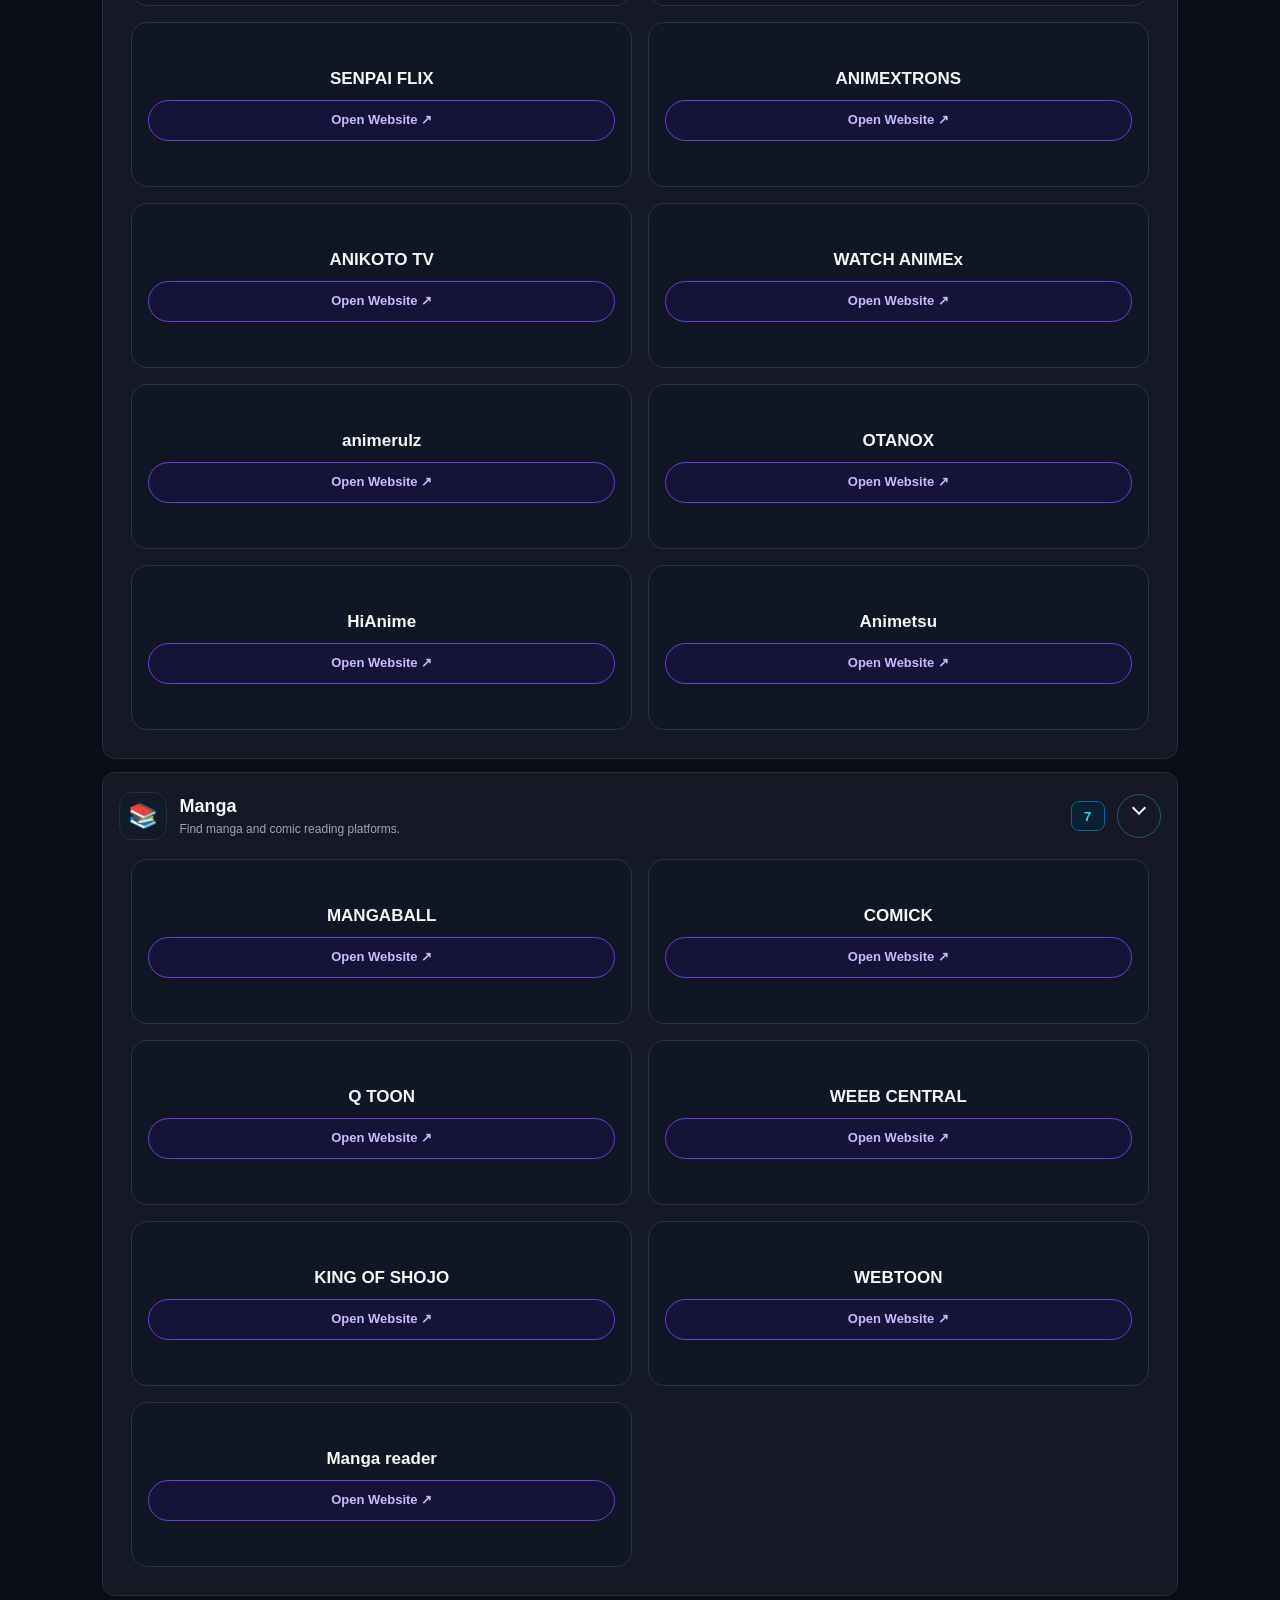
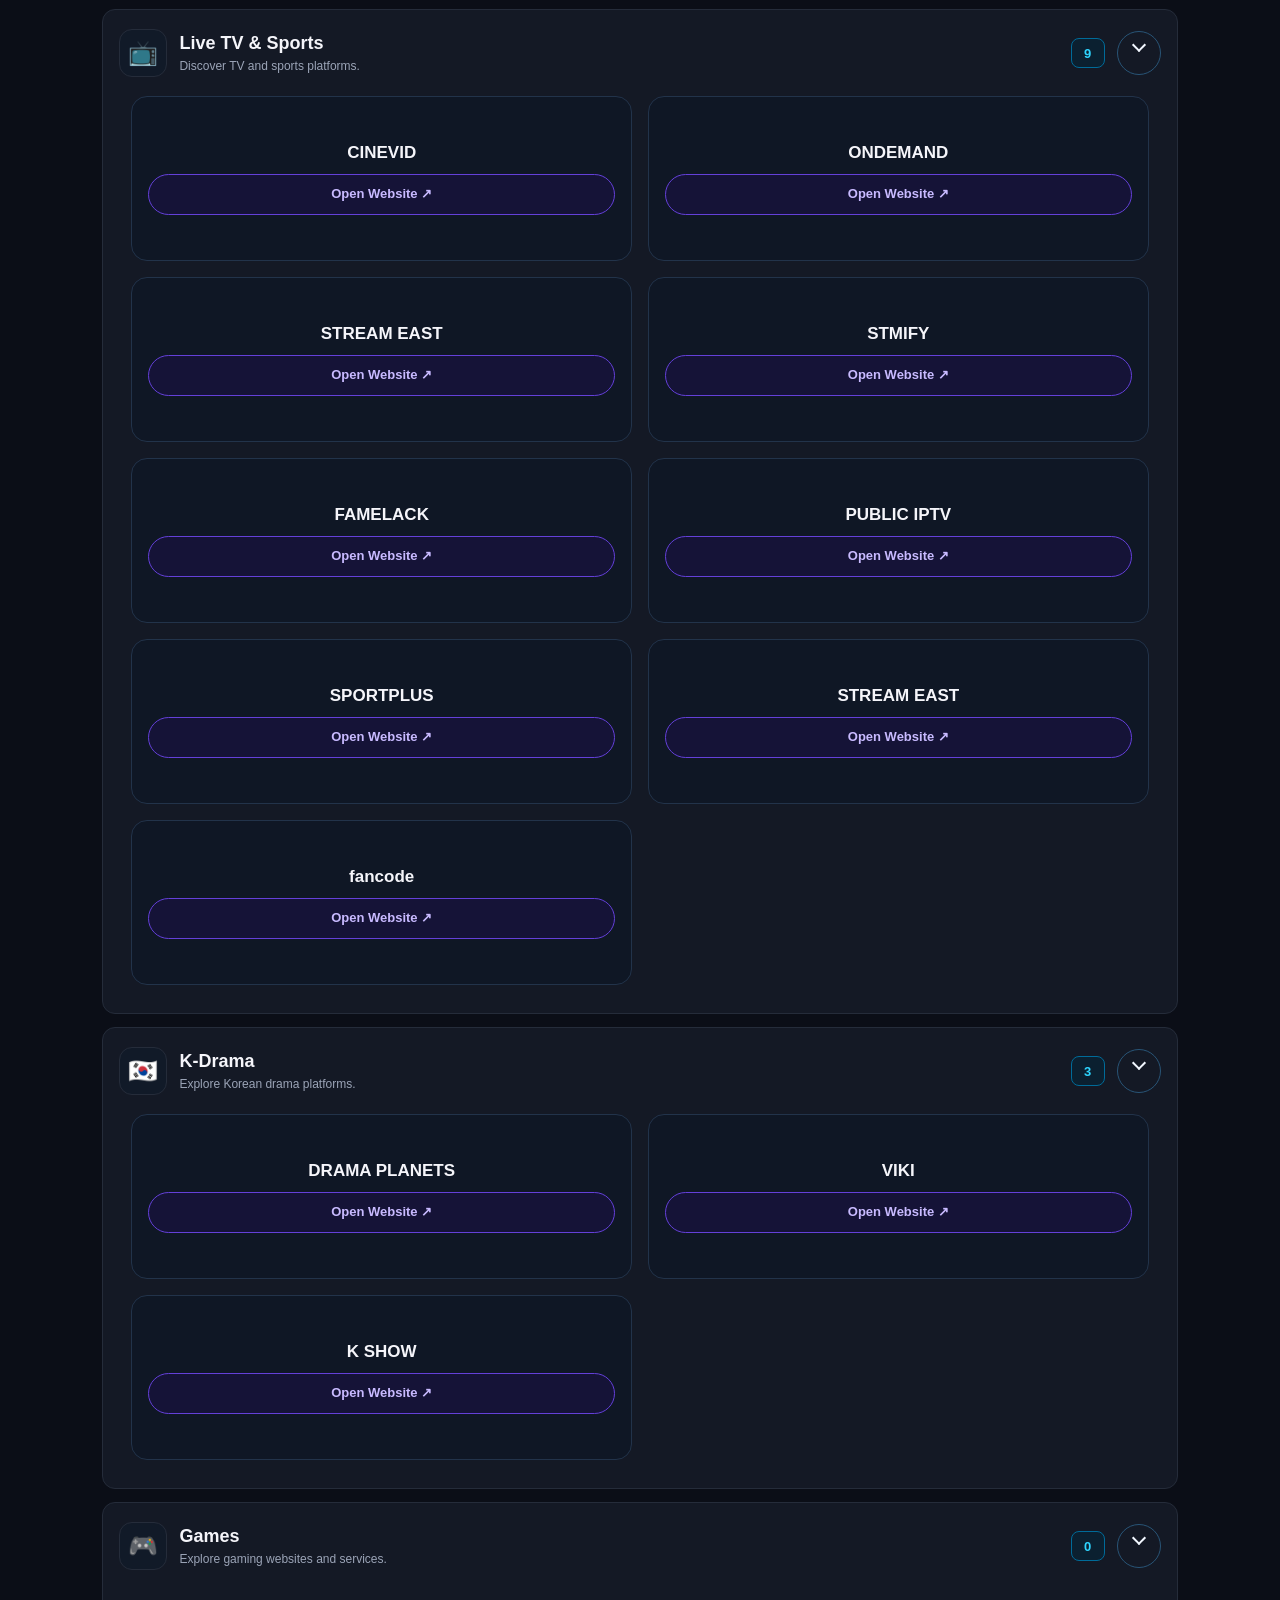
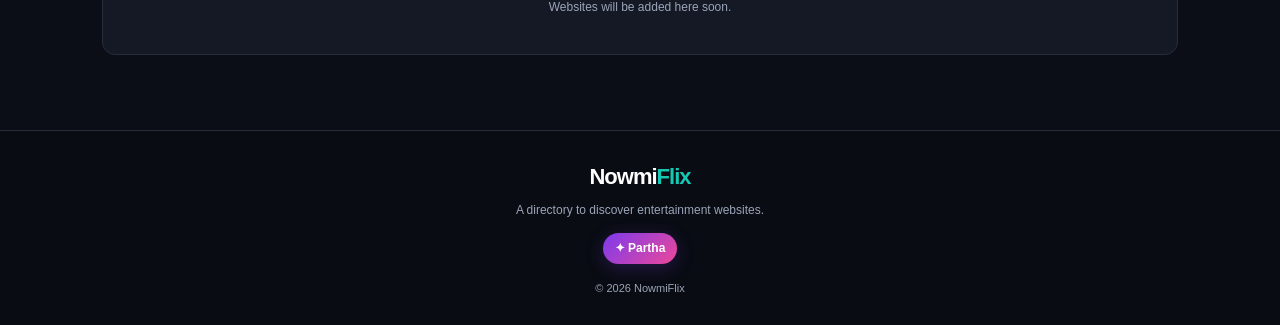
==== commit 4cffa95e: "Rename NowmiFlix-index-restore-brand.html to index.html" ====
--- a/index.html
+++ b/index.html
@@ -17,9 +17,7 @@
   <header class="navbar">
 
     <div class="logo-wrap">
-      <a href="#home" class="logo logo-image-link" aria-label="NowmiFlix Home">
-        <img src="NowmiFlix-logo-option-2-2.png" alt="NowmiFlix" class="brand-logo">
-      </a>
+      <a href="#home" class="logo" aria-label="NowmiFlix Home">Nowmi<span>Flix</span></a>
 
       <div class="logo-author">
         by Partha
@@ -755,13 +753,7 @@
   <!-- Footer -->
   <footer>
 
-    <a
-      href="#home"
-      class="logo logo-image-link footer-logo-link"
-      aria-label="NowmiFlix Home"
-    >
-      <img src="assets/NowmiFlix-logo-option-2.png" alt="NowmiFlix" class="brand-logo footer-brand-logo">
-    </a>
+    <a href="#home" class="logo footer-logo-link" aria-label="NowmiFlix Home">Nowmi<span>Flix</span></a>
 
     <p>
       A directory to discover entertainment websites.
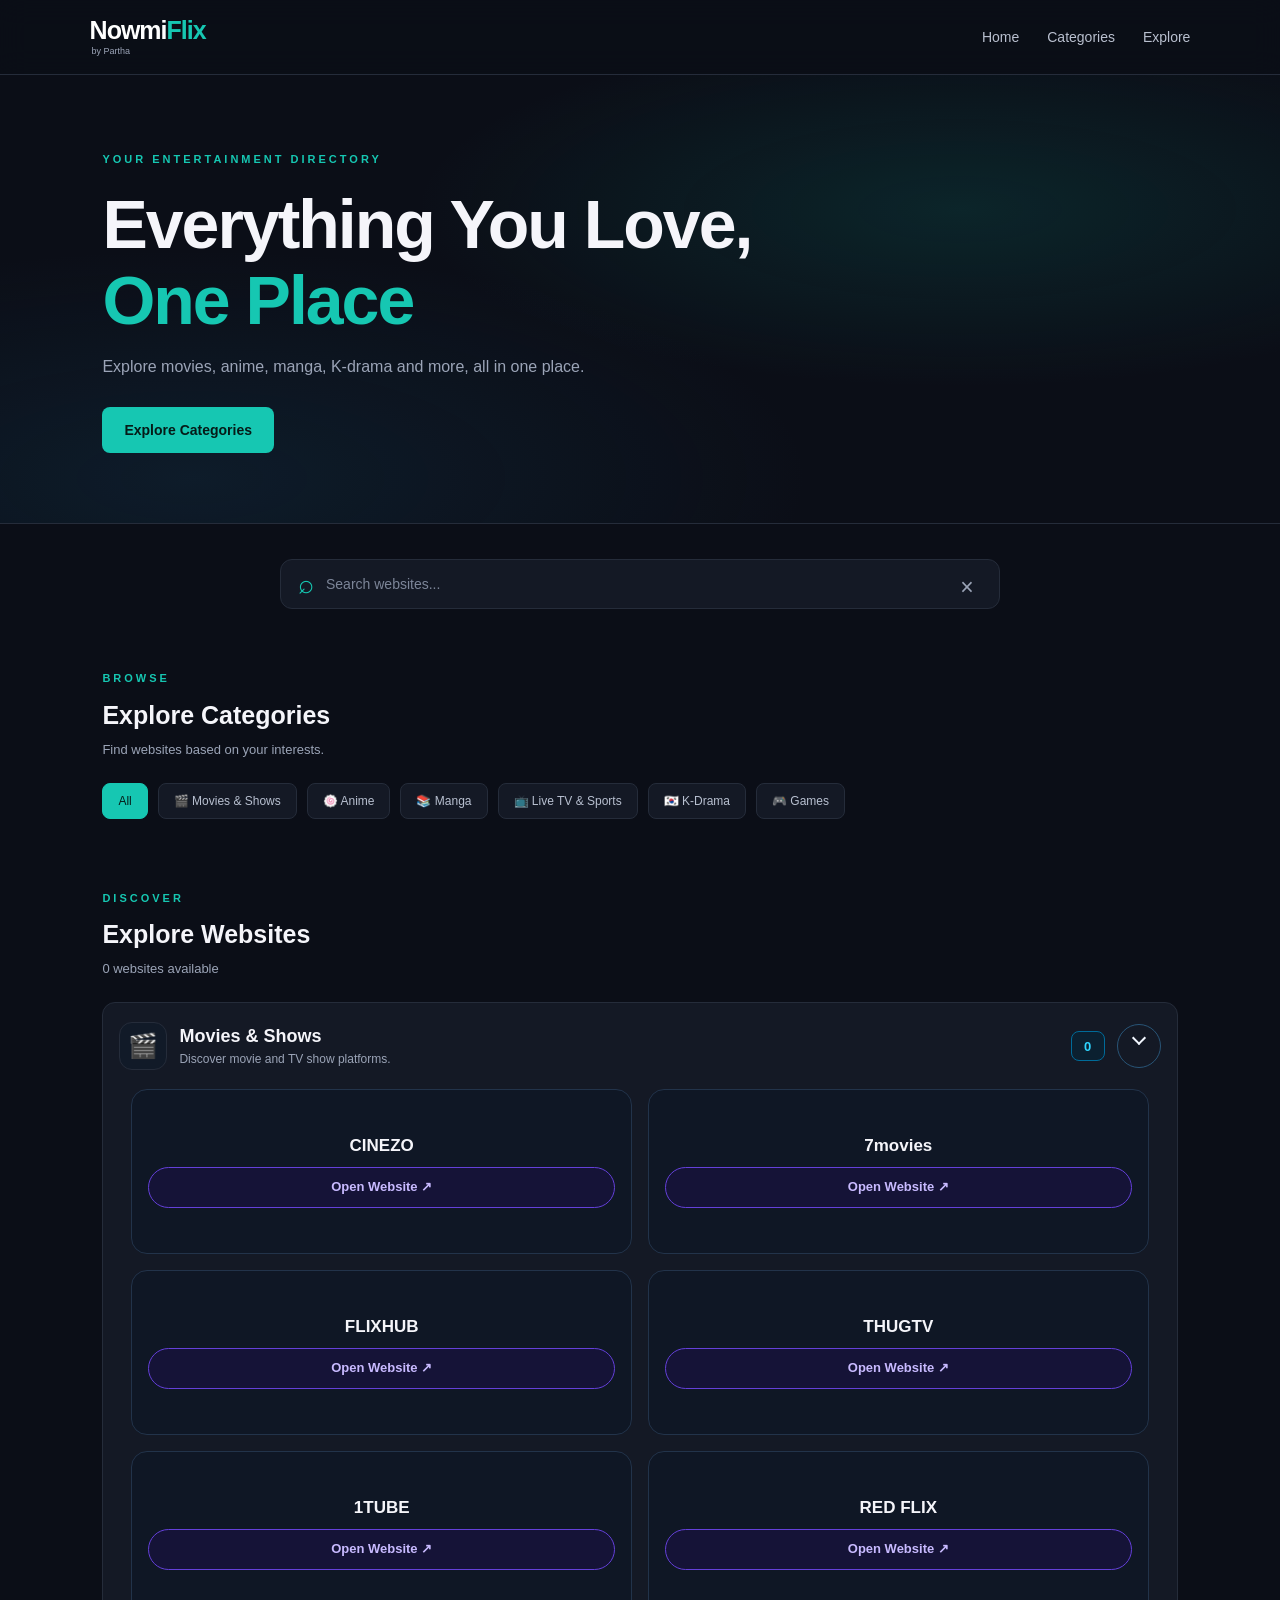
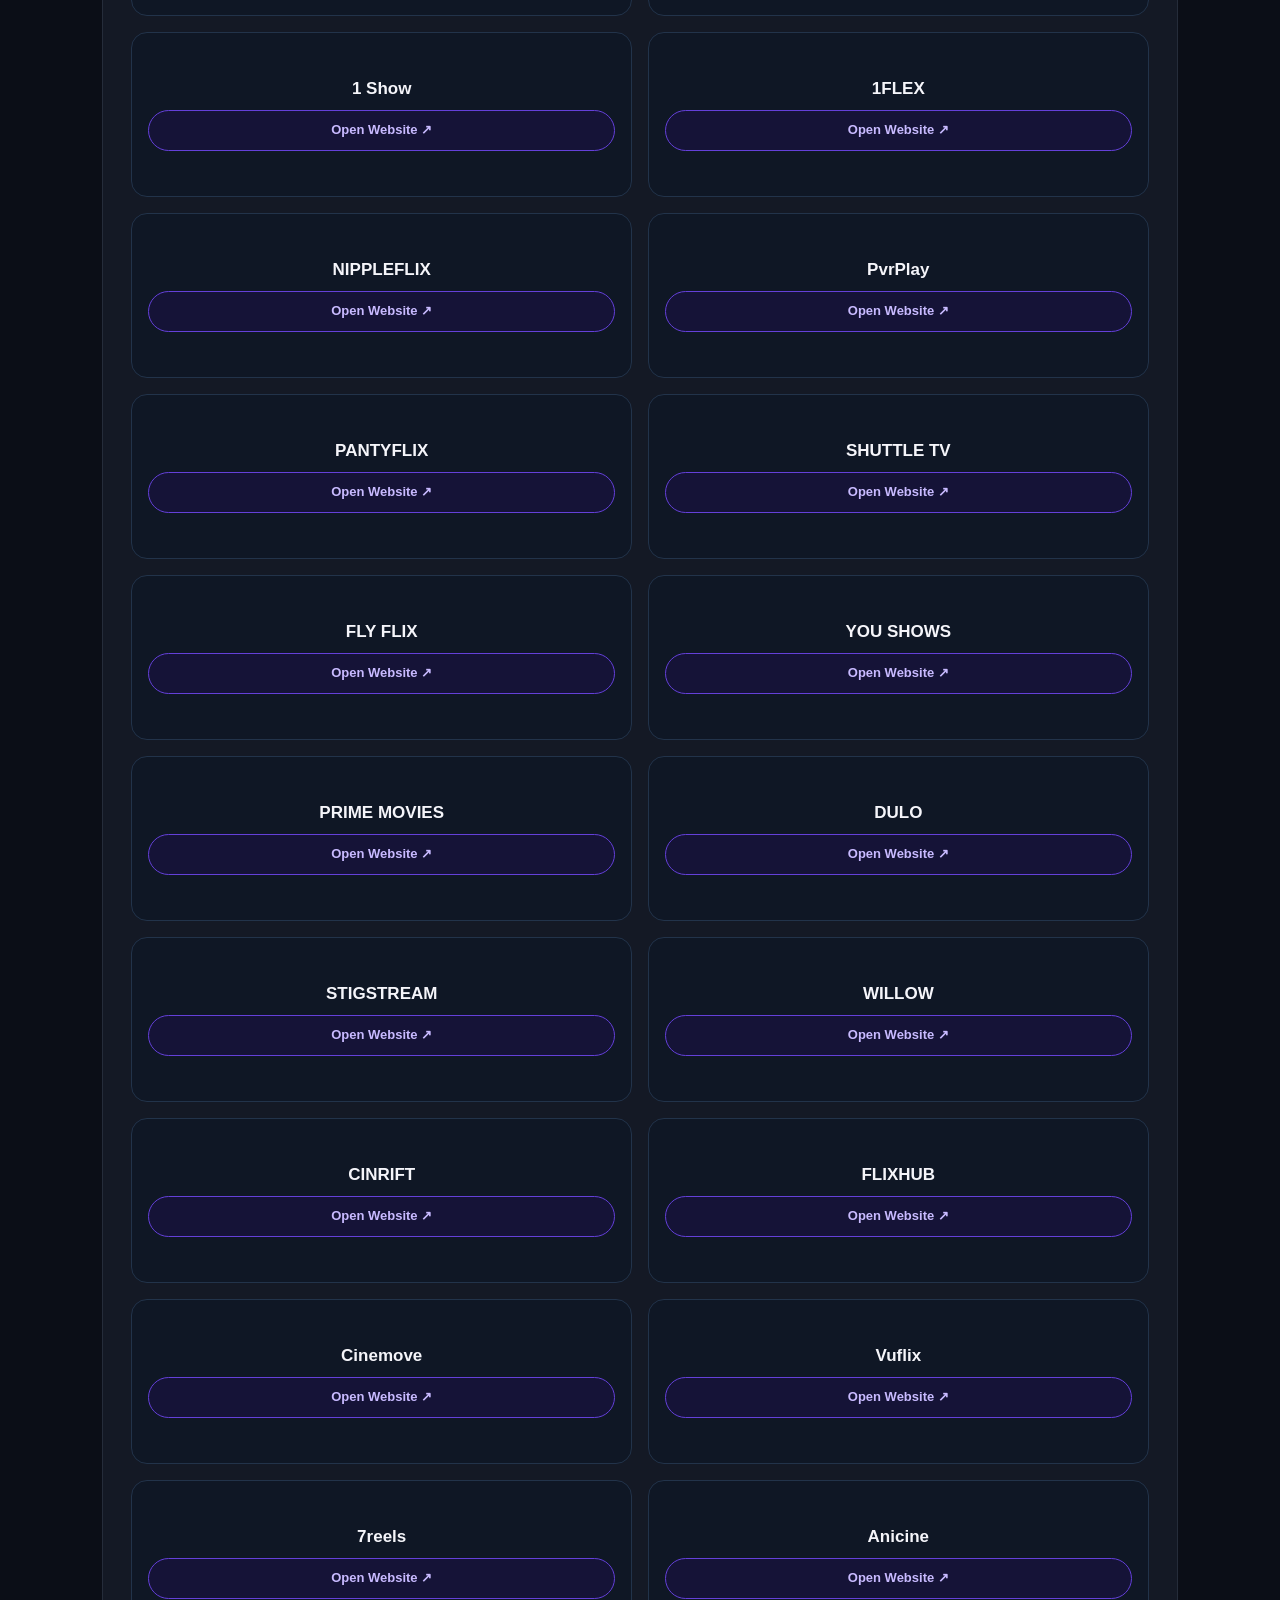
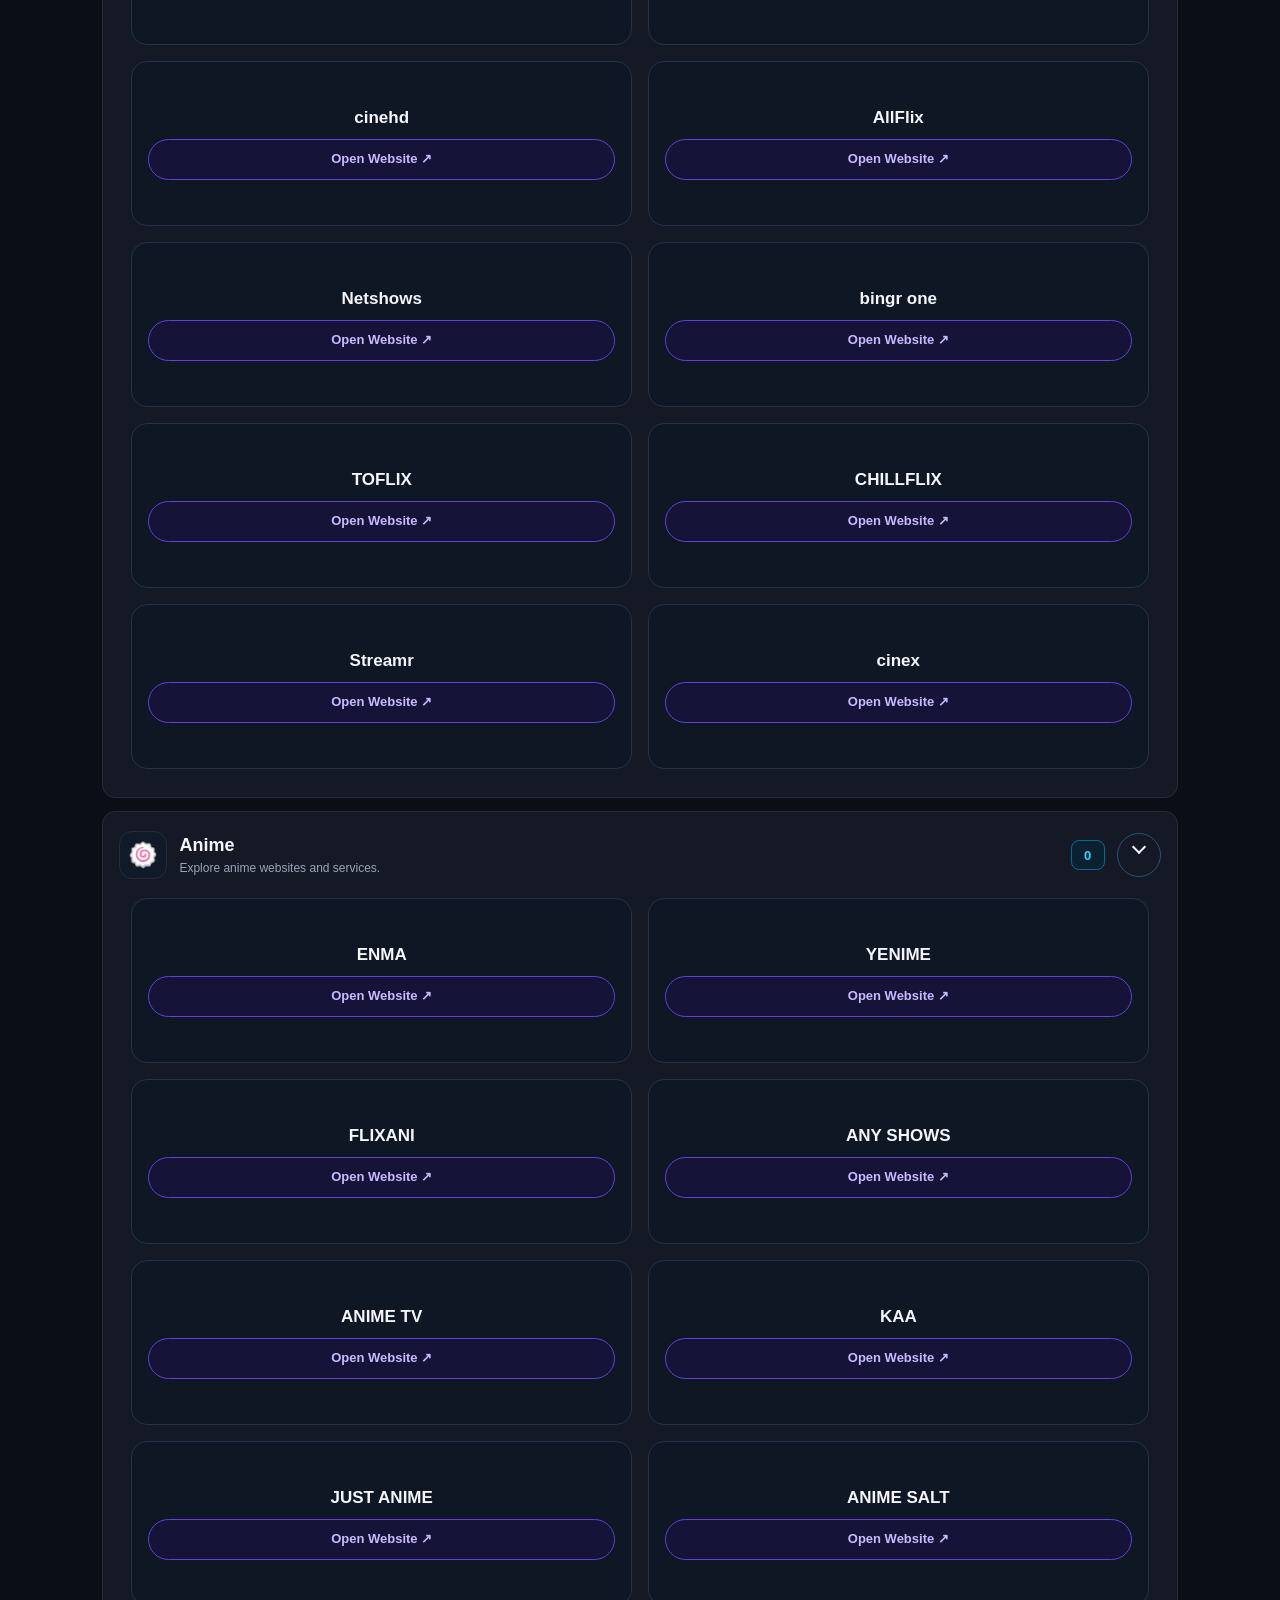
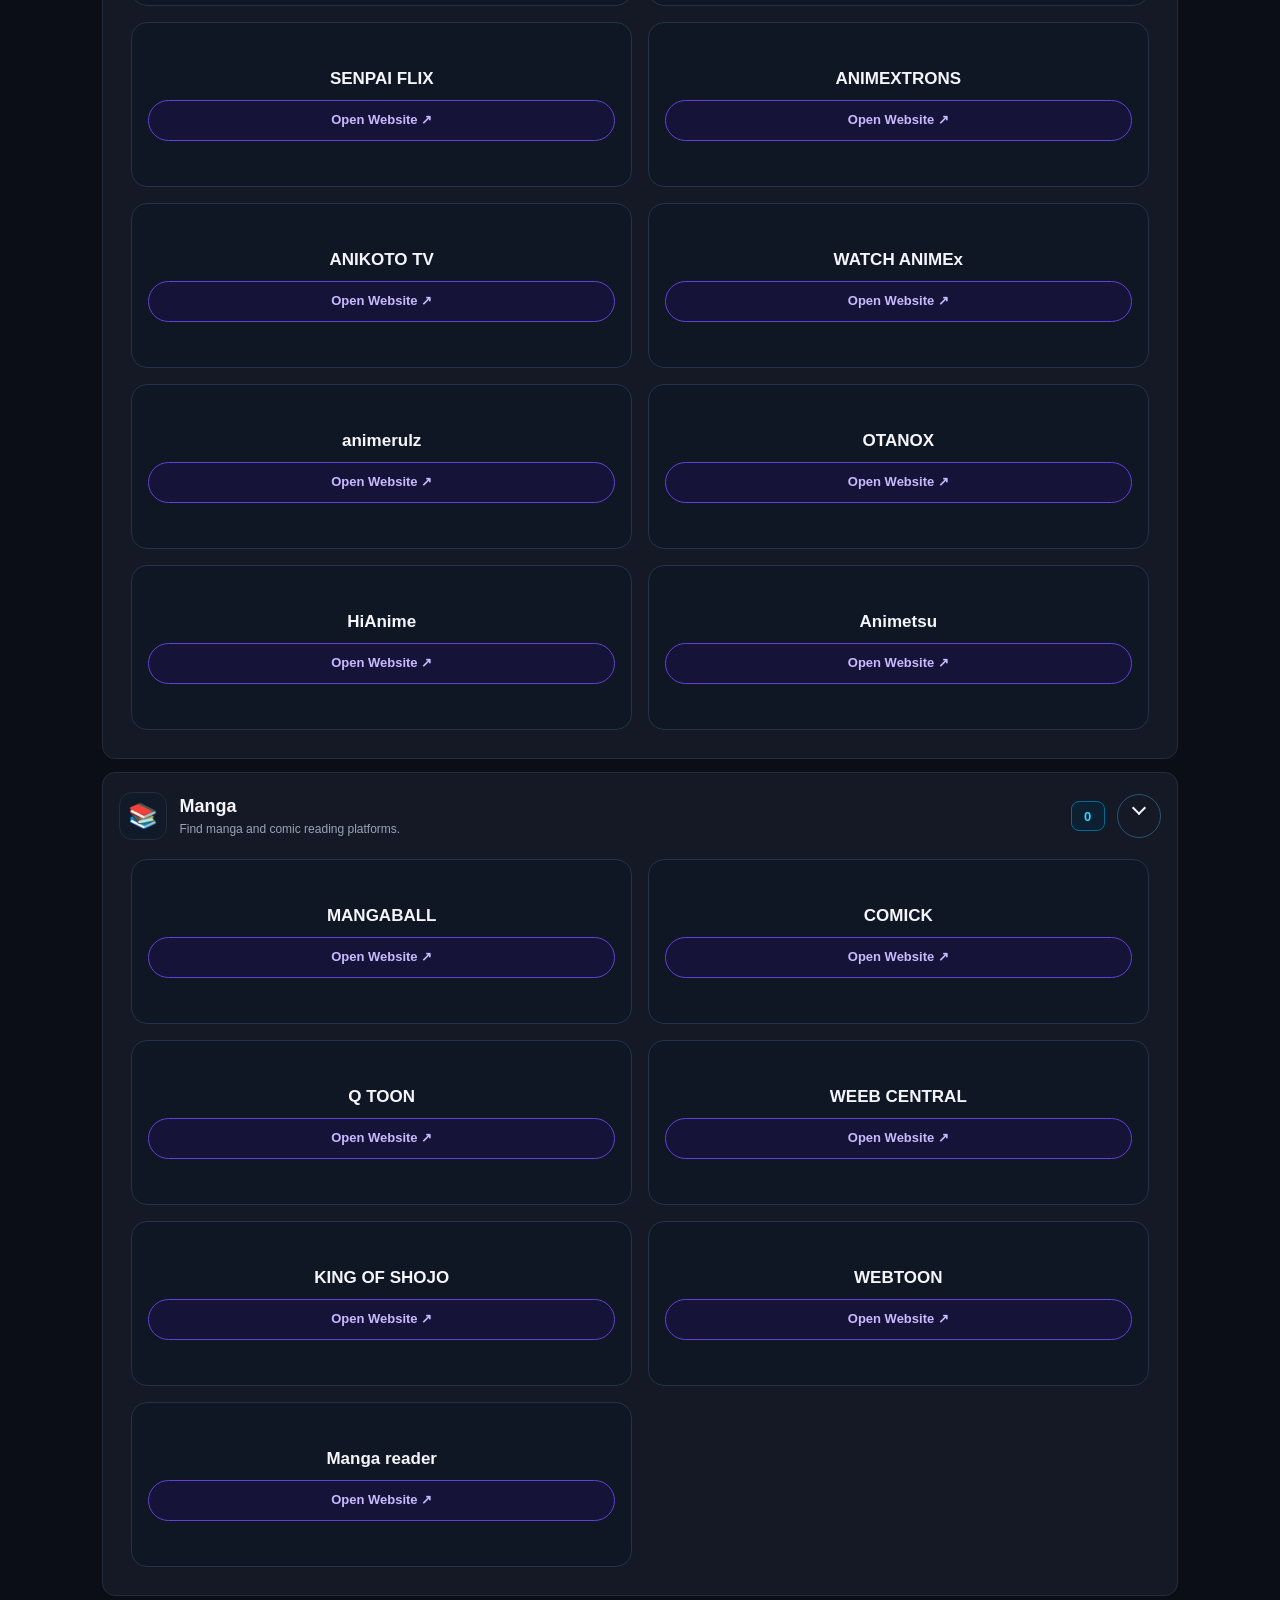
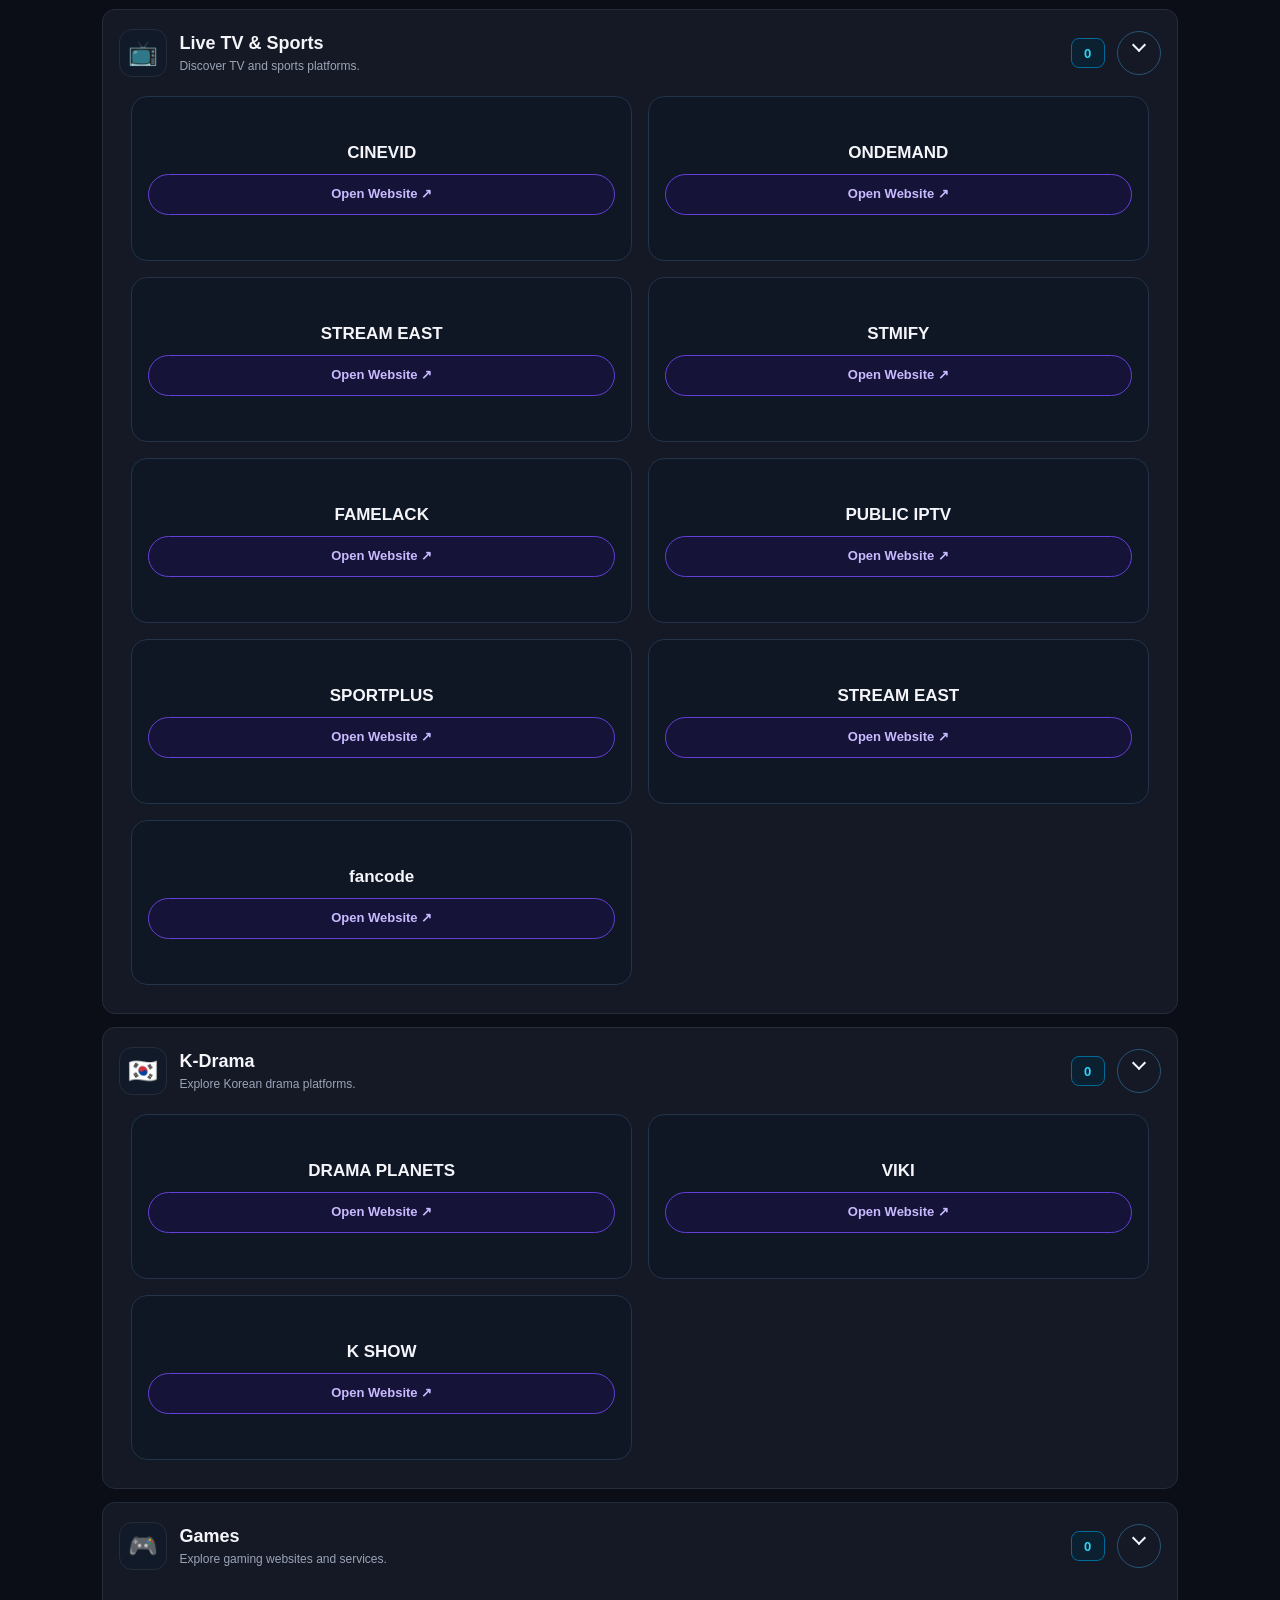
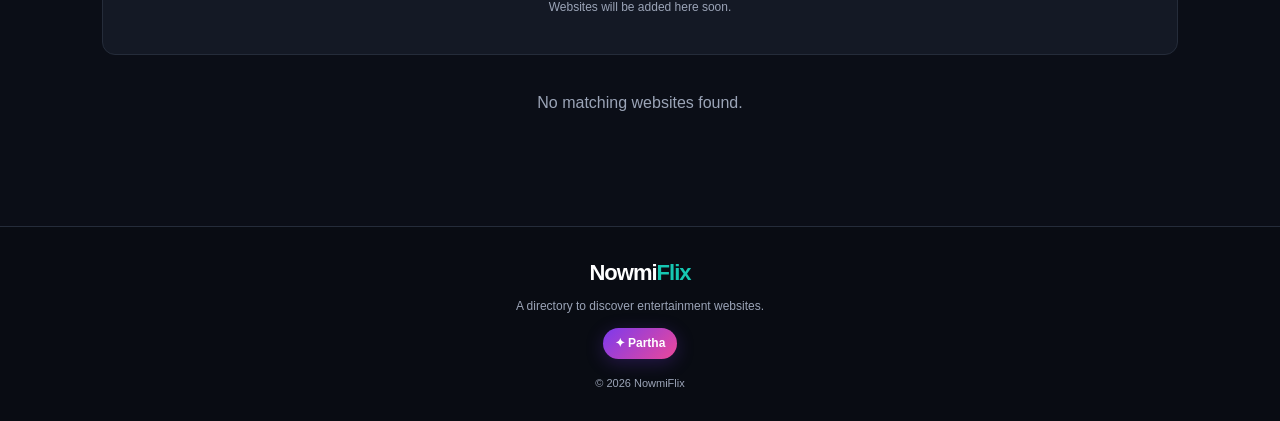
==== commit 46af9922: "Add files via upload" ====
--- a/index.html
+++ b/index.html
@@ -17,7 +17,9 @@
   <header class="navbar">
 
     <div class="logo-wrap">
-      <a href="#home" class="logo" aria-label="NowmiFlix Home">Nowmi<span>Flix</span></a>
+      <div class="logo">
+        Nowmi<span>Flix</span>
+      </div>
 
       <div class="logo-author">
         by Partha
@@ -753,7 +755,12 @@
   <!-- Footer -->
   <footer>
 
-    <a href="#home" class="logo footer-logo-link" aria-label="NowmiFlix Home">Nowmi<span>Flix</span></a>
+    <a
+      href="#home"
+      class="logo"
+    >
+      Nowmi<span>Flix</span>
+    </a>
 
     <p>
       A directory to discover entertainment websites.
